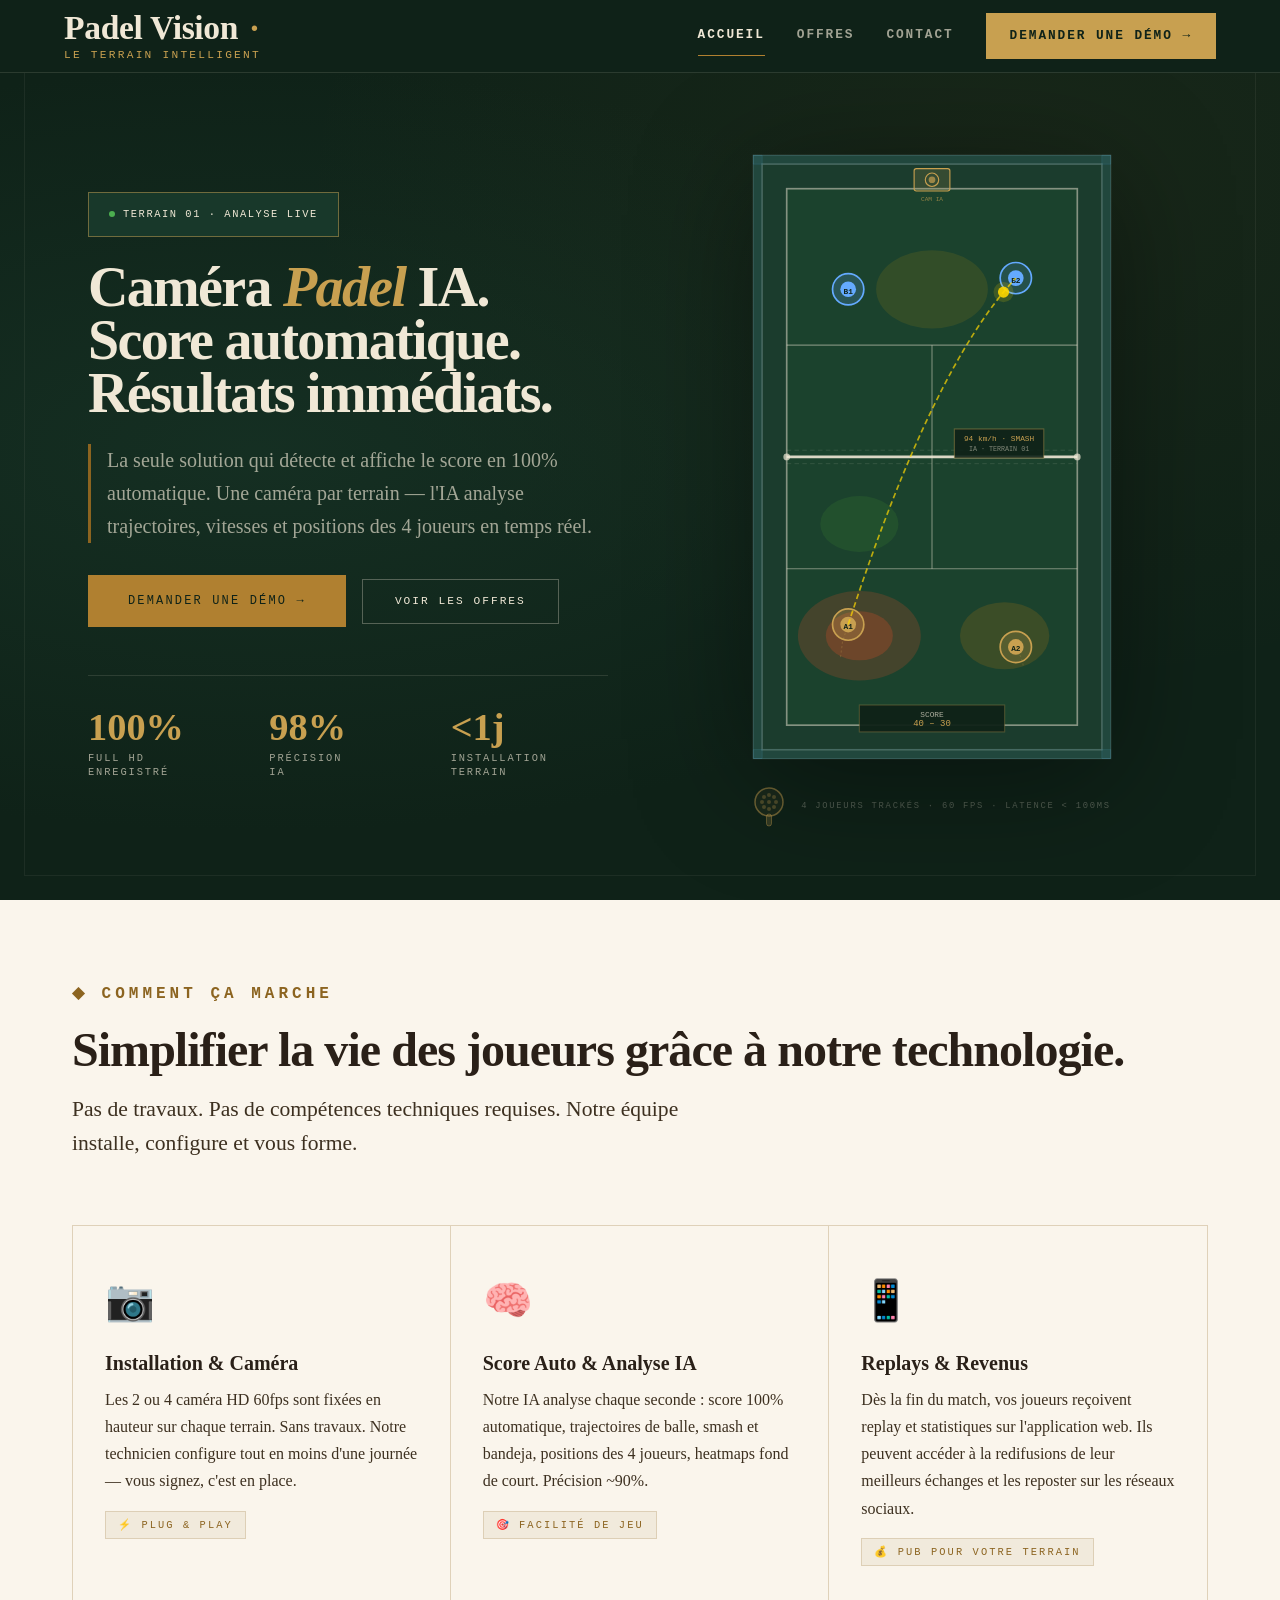
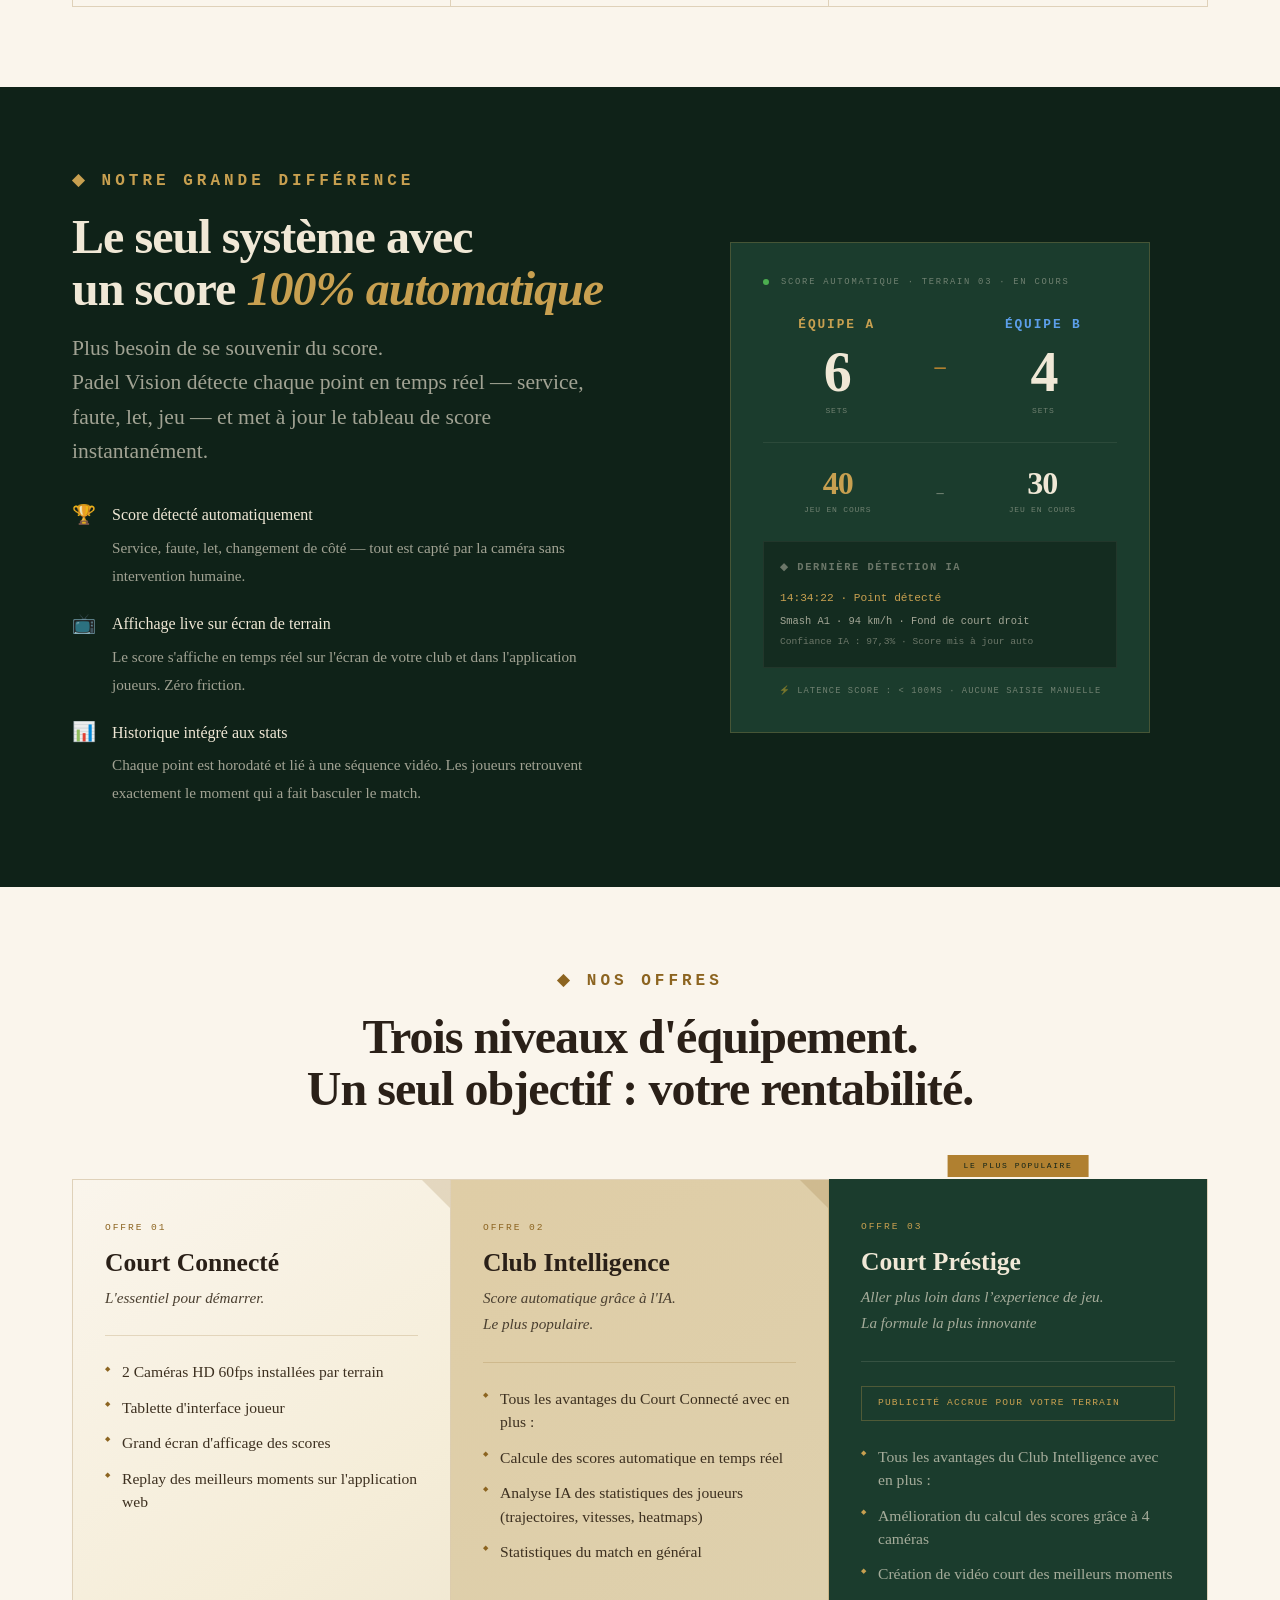
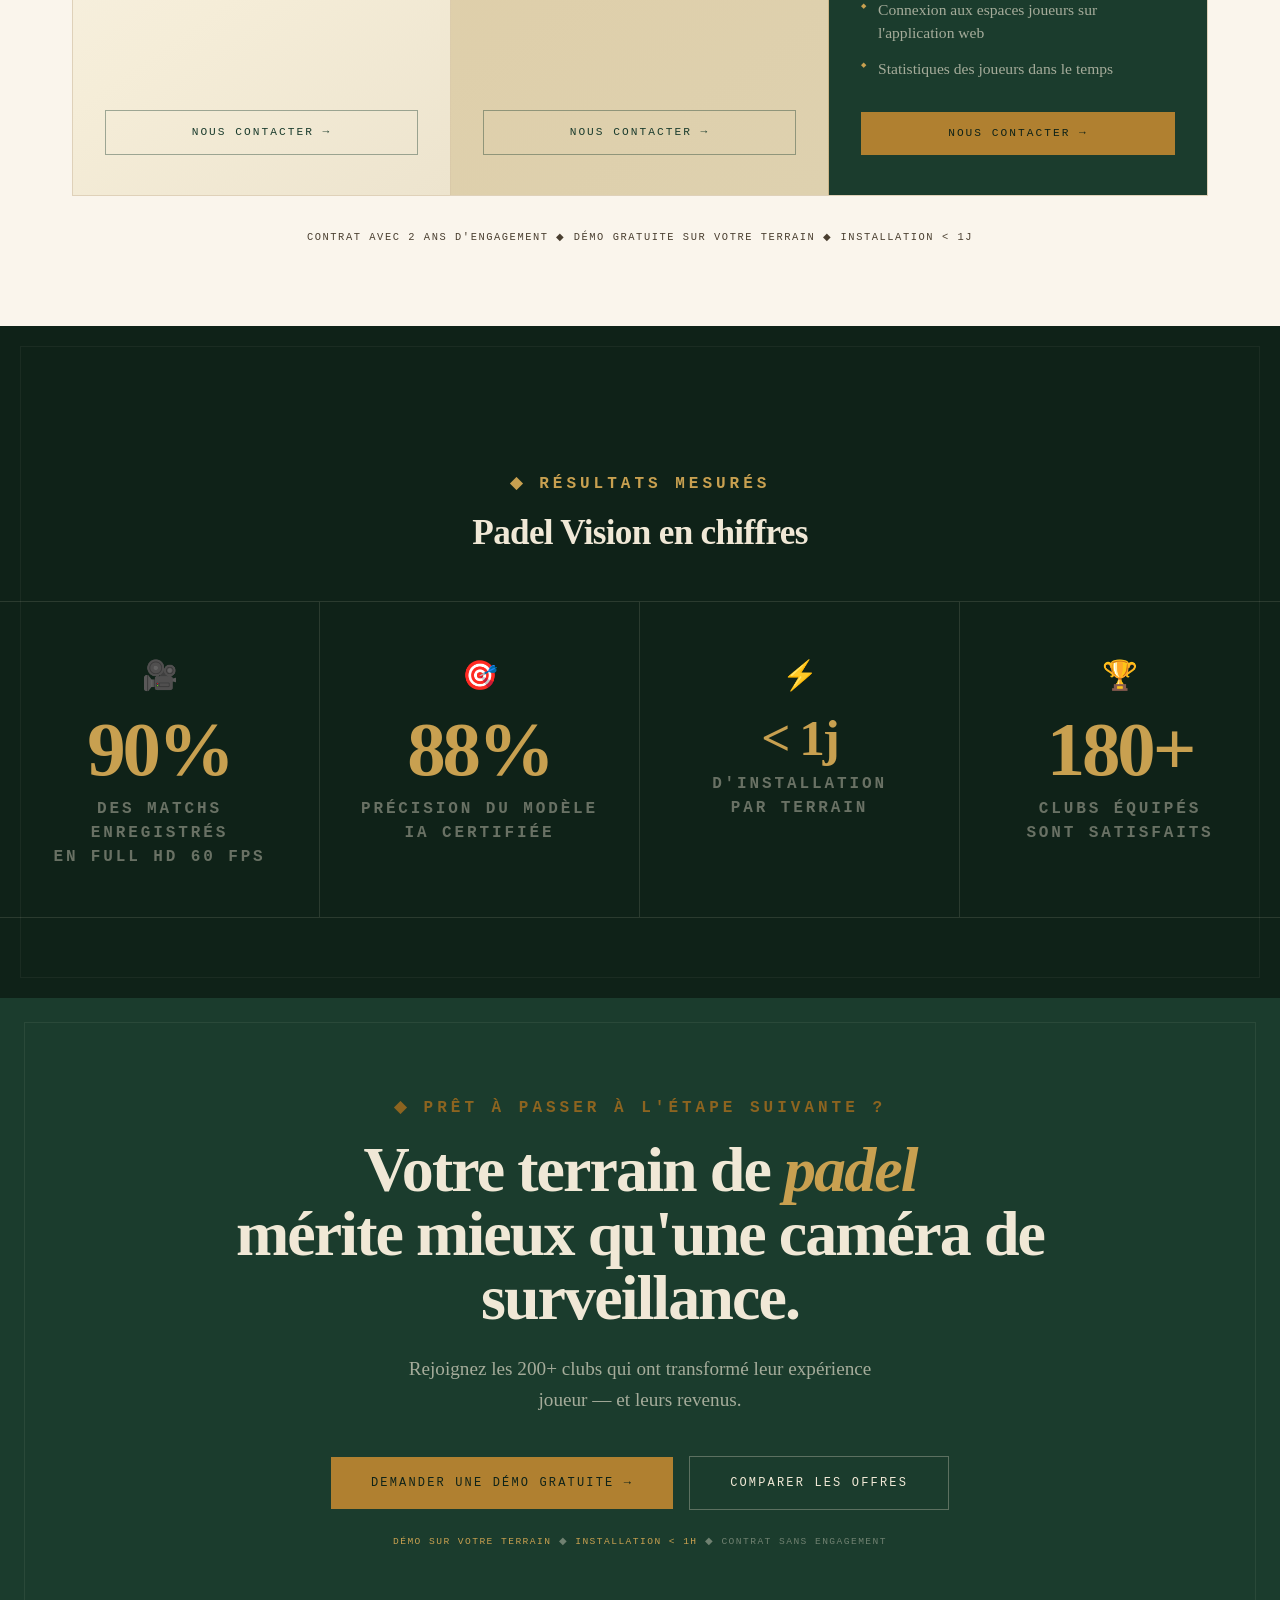
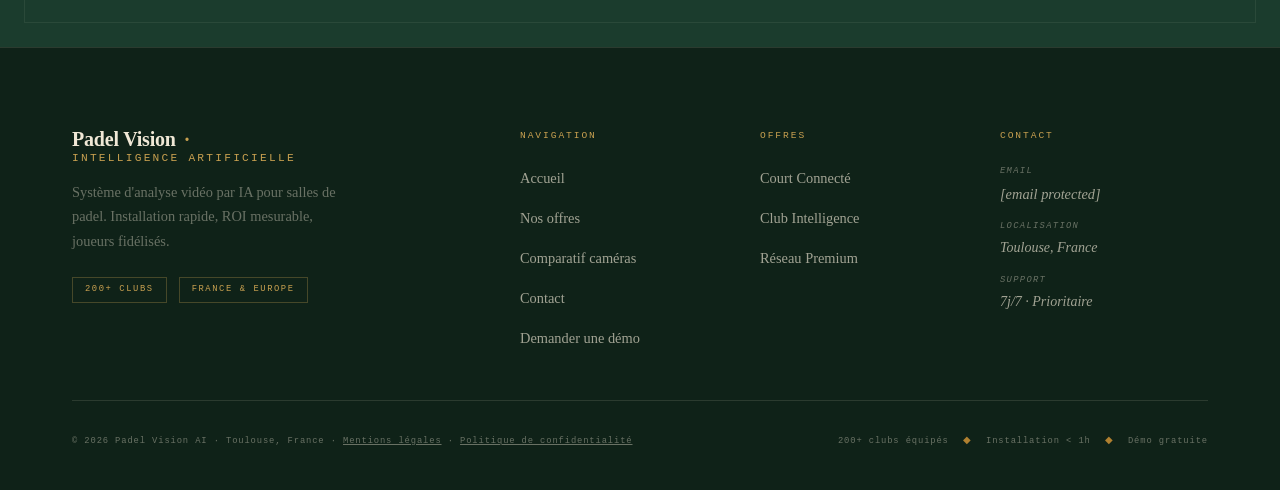
==== index.html @ 88a47c9a "Use protocol-relative URL for Axept SDK Replace hardcoded "https://static.axept.io/sdk.js" with the " ====
<!DOCTYPE html>
<html lang="fr">
<head>
  <meta charset="UTF-8">
  <meta name="viewport" content="width=device-width, initial-scale=1.0">
  <title>Caméra Padel IA — Analyse Vidéo Automatique | Padel Vision</title>
  <meta name="description" content="Padel Vision équipe vos terrains de caméras IA HD. Score 100% automatique grâce à l'IA. Vidéo HD 60fps, statistiques avancées, revenus additionnels. Installation rapide.">
  <link rel="canonical" href="https://padelvisionai.com/">
  <meta name="robots" content="index, follow, max-snippet:-1, max-image-preview:large, max-video-preview:-1">
  <meta property="og:title" content="Padel Vision — IA pour Clubs de Padel">
  <meta property="og:description" content="Système d'analyse vidéo par IA pour salles de padel. Installation rapide, ROI en 6 mois.">
  <meta property="og:url" content="https://padelvisionai.com/">
  <meta property="og:image" content="https://padelvisionai.com/assets/images/og-padelvision.png">
  <meta property="og:image:width" content="1200">
  <meta property="og:image:height" content="630">
  <meta name="twitter:card" content="summary_large_image">
  <meta name="twitter:image" content="https://padelvisionai.com/assets/images/og-padelvision.png">
  <meta name="twitter:title" content="Caméra Padel IA — Score Automatique | Padel Vision">
  <meta name="twitter:description" content="Système d'analyse vidéo IA pour clubs de padel. Score 100% automatique grâce à l'IA. Vidéo HD 60fps, statistiques avancées, revenus additionnels. Installation rapide.">
  <meta property="og:type" content="website">
  <link rel="preconnect" href="https://fonts.googleapis.com">
  <link rel="preconnect" href="https://fonts.gstatic.com" crossorigin>
  <link rel="icon" href="/favicon.ico" sizes="any">
  <link rel="icon" href="/favicon.svg" type="image/svg+xml">
  <link rel="apple-touch-icon" href="/apple-touch-icon.png">
  <link rel="stylesheet" href="style.css">
  <script>
    window.axeptioSettings= {
      clientId:"69b87748b073eb02a3dea7c2",
      cookiesVersion:"a2b4c4d4-c653-452c-8bfd-c8751a5b02eb",
      googleConsentMode:{
        default:{
          analytics_storage:"denied",
          ad_storage:"denied",
          ad_user_data:"denied",
          ad_personalization:"denied",
          wait_for_update:500
        }
      }
    };
    (function(d,s) {
      var t = d.getElementsByTagName(s)[0],e = d.createElement(s);
      e.async = true;e.src = "//static.axept.io/sdk.js";
      t.parentNode.insertBefore(e, t);
    })(document, "script");
  </script>

  <!-- Google Tag Manager -->
  <script>
    (function(w,d,s,l,i){
      w[l]=w[l]||[];
      w[l].push({'gtm.start': new Date().getTime(),event:'gtm.js'});
      var f=d.getElementsByTagName(s)[0],j=d.createElement(s),dl=l!='dataLayer'?'&l='+l:'';
      j.async=true;j.src='https://www.googletagmanager.com/gtm.js?id='+i+dl;
      f.parentNode.insertBefore(j,f);
    })(window,document,'script','dataLayer','GTM-KP7WVV88');
  </script>

  <script type="application/ld+json">
  {
    "@context": "https://schema.org",
    "@graph": [
      {
        "@type": "Organization",
        "@id": "https://padelvisionai.com/#organization",
        "name": "Padel Vision",
        "alternateName": "Padel Vision AI",
        "url": "https://padelvisionai.com",
        "email": "padel.vision.ai@gmail.com",
        "address": {
          "@type": "PostalAddress",
          "addressLocality": "Toulouse",
          "addressRegion": "Occitanie",
          "addressCountry": "FR"
        },
        "description": "Système d'analyse vidéo par IA pour salles de padel. Score 100% automatique, replays annotés, statistiques avancées, revenus additionnels pour clubs.",
        "sameAs": []
      },
      {
        "@type": "WebSite",
        "@id": "https://padelvisionai.com/#website",
        "name": "Padel Vision",
        "url": "https://padelvisionai.com",
        "inLanguage": "fr",
        "publisher": { "@id": "https://padelvisionai.com/#organization" }
      },
      {
        "@type": "SoftwareApplication",
        "name": "Padel Vision — Application Joueurs",
        "applicationCategory": "SportsApplication",
        "operatingSystem": "iOS, Android",
        "description": "Replay automatique post-match annoté par IA, statistiques avancées (trajectoires, vitesses, heatmaps), évolution de niveau sur la saison.",
        "offers": {
          "@type": "Offer",
          "price": "0",
          "priceCurrency": "EUR"
        },
        "publisher": { "@id": "https://padelvisionai.com/#organization" }
      },
      {
        "@type": "WebPage",
        "@id": "https://padelvisionai.com/#webpage",
        "url": "https://padelvisionai.com/",
        "name": "Caméra Padel IA — Analyse Vidéo Automatique | Padel Vision",
        "isPartOf": { "@id": "https://padelvisionai.com/#website" },
        "about": { "@id": "https://padelvisionai.com/#organization" },
        "description": "Padel Vision équipe vos terrains de caméras IA HD. Score 100% automatique grâce à l'IA. Vidéo HD 60fps, statistiques avancées, revenus additionnels. Installation rapide.",
        "inLanguage": "fr"
      },
      {
        "@type": "Product",
        "@id": "https://padelvisionai.com/#product-camera",
        "name": "Caméra Padel Vision AI",
        "description": "Caméra HD 60fps avec analyse IA en temps réel pour terrains de padel. Détection automatique du score, trajectoires de balle, heatmaps et statistiques avancées.",
        "brand": { "@type": "Brand", "name": "Padel Vision" },
        "manufacturer": { "@id": "https://padelvisionai.com/#organization" },
        "category": "Caméra de sport intelligente",
        "offers": {
          "@type": "Offer",
          "seller": { "@id": "https://padelvisionai.com/#organization" },
          "priceCurrency": "EUR",
          "availability": "https://schema.org/InStock",
          "url": "https://padelvisionai.com/products.html"
        }
      },
      {
        "@type": "Service",
        "@id": "https://padelvisionai.com/#service",
        "name": "Système d'analyse vidéo IA pour clubs de padel",
        "description": "Installation de caméras IA sur terrains de padel avec analyse en temps réel, score automatique, replays annotés et statistiques avancées pour les joueurs.",
        "provider": { "@id": "https://padelvisionai.com/#organization" },
        "serviceType": "Analyse vidéo sportive par intelligence artificielle",
        "areaServed": [
          { "@type": "Country", "name": "France" },
          { "@type": "Continent", "name": "Europe" }
        ],
        "audience": {
          "@type": "Audience",
          "audienceType": "Gérants et propriétaires de clubs de padel"
        }
      }
    ]
  }
  </script>
</head>
<body>
<!-- Google Tag Manager (noscript) -->
<noscript>
  <iframe src="https://www.googletagmanager.com/ns.html?id=GTM-KP7WVV88"
    height="0" width="0" style="display:none;visibility:hidden">
  </iframe>
</noscript>
<!-- End Google Tag Manager (noscript) -->

<!-- Skip navigation -->
<a href="#main-content" class="skip-link">Aller au contenu principal</a>

<!-- ═══ HEADER ═══ -->
<header class="site-header" id="site-header" role="banner">
  <div class="header__inner">
    <!-- Logo -->
    <a href="/" class="logo" aria-label="Padel Vision — Accueil">
      <span class="logo__name">Padel Vision <span class="logo__dot" aria-hidden="true">·</span></span>
      <span class="logo__sub" aria-hidden="true">Le terrain intelligent</span>
    </a>

    <!-- Desktop nav -->
    <nav class="nav" aria-label="Navigation principale">
      <a href="/" class="nav__link" aria-current="page">Accueil</a>
      <a href="products.html" class="nav__link">Offres</a>
      <!-- <a href="comparatif-cameras-padel.html" class="nav__link">Comparatif</a> -->
      <a href="contact.html" class="nav__link">Contact</a>
      <a href="contact.html" class="nav__cta" aria-label="Demander une démonstration gratuite">Demander une démo →</a>
    </nav>

    <!-- Hamburger -->
    <button class="hamburger" id="hamburger" aria-expanded="false" aria-controls="mobile-menu" aria-label="Ouvrir le menu">
      <span class="hamburger__line" aria-hidden="true"></span>
      <span class="hamburger__line" aria-hidden="true"></span>
      <span class="hamburger__line" aria-hidden="true"></span>
    </button>
  </div>
</header>

<!-- Mobile menu -->
<nav class="mobile-menu" id="mobile-menu" aria-hidden="true" aria-label="Menu mobile">
  <a href="/" class="mobile-menu__link" aria-current="page">Accueil</a>
  <a href="products.html" class="mobile-menu__link">Offres</a>
  <a href="comparatif-cameras-padel.html" class="mobile-menu__link">Comparatif</a>
  <a href="contact.html" class="mobile-menu__link">Contact</a>
  <a href="contact.html" class="mobile-menu__cta">Demander une démo →</a>
</nav>

<!-- ═══ MAIN ═══ -->
<main id="main-content">

<!-- ═══ HERO ═══ -->
<section class="hero" aria-label="Introduction Padel Vision">
  <div class="hero__inner">

    <!-- Left: text -->
    <div class="hero__content">
      <div class="hero__eyebrow">
        <div class="live-badge" role="status" aria-live="polite">
          <span class="live-badge__dot" aria-hidden="true"></span>
          <span>Terrain 01 · Analyse Live</span>
        </div>
      </div>

      <h1 class="hero__title">
        Caméra <em>Padel</em> IA.<br>Score automatique.<br>Résultats immédiats.
      </h1>

      <p class="hero__lead">
        La seule solution qui détecte et affiche le score en 100% automatique. Une caméra par terrain — l'IA analyse trajectoires, vitesses et positions des 4 joueurs en temps réel.
      </p>

      <div class="hero__actions">
        <a href="contact.html" class="btn btn--primary btn--lg">Demander une démo →</a>
        <a href="products.html" class="btn btn--outline">Voir les offres</a>
      </div>

      <!-- Stats strip -->
      <div class="hero__stats" aria-label="Chiffres clés Padel Vision">
        <div class="hero-stat">
          <div class="hero-stat__value">100%</div>
          <div class="hero-stat__label">Full HD<br>enregistré</div>
        </div>
        <div class="hero-stat">
          <div class="hero-stat__value">98%</div>
          <div class="hero-stat__label">précision<br>IA</div>
        </div>
        <div class="hero-stat">
          <div class="hero-stat__value">&lt;1j</div>
          <div class="hero-stat__label">installation<br>terrain</div>
        </div>
      </div>
    </div>

    <!-- Right: Court SVG -->
    <div class="hero__visual" aria-hidden="true">
      <!-- Padel court bird's eye view SVG -->
      <svg class="court-svg" viewBox="0 0 340 560" fill="none" xmlns="http://www.w3.org/2000/svg" role="img" aria-label="Terrain de padel — vue aérienne avec analyse IA">

        <!-- Court background -->
        <rect x="10" y="10" width="320" height="540" rx="0" fill="#1B3C2D" stroke="rgba(240,232,214,0.12)" stroke-width="1"/>

        <!-- Outer border frame -->
        <rect x="18" y="18" width="304" height="524" fill="none" stroke="rgba(240,232,214,0.18)" stroke-width="1.5"/>

        <!-- Glass/vitre sides indicators -->
        <rect x="10" y="10" width="8" height="540" fill="rgba(100,200,255,0.08)" stroke="rgba(100,200,255,0.2)" stroke-width="0.5"/>
        <rect x="322" y="10" width="8" height="540" fill="rgba(100,200,255,0.08)" stroke="rgba(100,200,255,0.2)" stroke-width="0.5"/>
        <!-- Back glass -->
        <rect x="10" y="10" width="320" height="8" fill="rgba(100,200,255,0.08)" stroke="rgba(100,200,255,0.2)" stroke-width="0.5"/>
        <rect x="10" y="542" width="320" height="8" fill="rgba(100,200,255,0.08)" stroke="rgba(100,200,255,0.2)" stroke-width="0.5"/>

        <!-- Court lines — court surface -->
        <rect x="40" y="40" width="260" height="480" fill="rgba(27,70,45,0.6)" stroke="rgba(240,232,214,0.5)" stroke-width="1.5"/>

        <!-- Center line (net) -->
        <line x1="40" y1="280" x2="300" y2="280" stroke="rgba(240,232,214,0.9)" stroke-width="2.5"/>
        <!-- Net posts -->
        <circle cx="40" cy="280" r="3" fill="rgba(240,232,214,0.7)"/>
        <circle cx="300" cy="280" r="3" fill="rgba(240,232,214,0.7)"/>
        <!-- Net vertical lines -->
        <line x1="40" y1="274" x2="300" y2="274" stroke="rgba(240,232,214,0.2)" stroke-width="0.5" stroke-dasharray="4,3"/>
        <line x1="40" y1="286" x2="300" y2="286" stroke="rgba(240,232,214,0.2)" stroke-width="0.5" stroke-dasharray="4,3"/>

        <!-- Service lines -->
        <line x1="40" y1="180" x2="300" y2="180" stroke="rgba(240,232,214,0.45)" stroke-width="1"/>
        <line x1="40" y1="380" x2="300" y2="380" stroke="rgba(240,232,214,0.45)" stroke-width="1"/>
        <!-- Center service lines -->
        <line x1="170" y1="180" x2="170" y2="280" stroke="rgba(240,232,214,0.45)" stroke-width="1"/>
        <line x1="170" y1="280" x2="170" y2="380" stroke="rgba(240,232,214,0.45)" stroke-width="1"/>

        <!-- HEATMAP overlay - zones chaudes -->
        <ellipse cx="105" cy="440" rx="55" ry="40" fill="rgba(255,80,40,0.18)"/>
        <ellipse cx="105" cy="440" rx="30" ry="22" fill="rgba(255,80,40,0.22)"/>
        <ellipse cx="235" cy="440" rx="40" ry="30" fill="rgba(255,140,0,0.14)"/>
        <ellipse cx="170" cy="130" rx="50" ry="35" fill="rgba(255,180,0,0.1)"/>
        <ellipse cx="105" cy="340" rx="35" ry="25" fill="rgba(100,200,50,0.1)"/>

        <!-- PLAYER MARKERS -->
        <!-- Team A (bottom) -->
        <g transform="translate(95, 430)">
          <circle class="player-ring player-ring--a" cx="0" cy="0" r="14" fill="rgba(200,160,80,0.25)" stroke="#C8A050" stroke-width="1.5"/>
          <circle cx="0" cy="0" r="7" fill="#C8A050"/>
          <text x="0" y="4" text-anchor="middle" font-family="'Courier Prime', monospace" font-size="7" fill="#0F2218" font-weight="700">A1</text>
        </g>
        <g transform="translate(245, 450)">
          <circle class="player-ring player-ring--a" cx="0" cy="0" r="14" fill="rgba(200,160,80,0.2)" stroke="#C8A050" stroke-width="1.5" style="animation-delay:1.1s"/>
          <circle cx="0" cy="0" r="7" fill="#C8A050"/>
          <text x="0" y="4" text-anchor="middle" font-family="'Courier Prime', monospace" font-size="7" fill="#0F2218" font-weight="700">A2</text>
        </g>

        <!-- Team B (top) -->
        <g transform="translate(95, 130)">
          <circle class="player-ring player-ring--b" cx="0" cy="0" r="14" fill="rgba(100,170,255,0.2)" stroke="#64AAFF" stroke-width="1.5" style="animation-delay:0.6s"/>
          <circle cx="0" cy="0" r="7" fill="#64AAFF"/>
          <text x="0" y="4" text-anchor="middle" font-family="'Courier Prime', monospace" font-size="7" fill="#0F2218" font-weight="700">B1</text>
        </g>
        <g transform="translate(245, 120)">
          <circle class="player-ring player-ring--b" cx="0" cy="0" r="14" fill="rgba(100,170,255,0.15)" stroke="#64AAFF" stroke-width="1.5" style="animation-delay:1.7s"/>
          <circle cx="0" cy="0" r="7" fill="#64AAFF"/>
          <text x="0" y="4" text-anchor="middle" font-family="'Courier Prime', monospace" font-size="7" fill="#0F2218" font-weight="700">B2</text>
        </g>

        <!-- Ball trajectory arc -->
        <path d="M 95 430 Q 170 200 245 120" stroke="#FFD700" stroke-width="1.5" stroke-dasharray="5,3" fill="none" opacity="0.7"/>
        <!-- Ball current position -->
        <circle id="court-ball" cx="183" cy="273" r="5" fill="#FFD700" opacity="0.9"/>
        <circle id="court-ball-glow" cx="183" cy="273" r="9" fill="rgba(255,215,0,0.2)" opacity="0.8"/>

        <!-- Speed data badge -->
        <rect x="190" y="255" width="80" height="26" fill="rgba(15,34,24,0.9)" stroke="rgba(200,160,80,0.4)" stroke-width="1"/>
        <text x="230" y="266" text-anchor="middle" font-family="'Courier Prime', monospace" font-size="7" fill="#C8A050">94 km/h · SMASH</text>
        <text x="230" y="275" text-anchor="middle" font-family="'Courier Prime', monospace" font-size="6" fill="rgba(240,232,214,0.5)">IA · TERRAIN 01</text>

        <!-- Camera icon top center -->
        <g transform="translate(154, 22)">
          <rect x="0" y="0" width="32" height="20" rx="2" fill="rgba(200,160,80,0.15)" stroke="#C8A050" stroke-width="1"/>
          <circle cx="16" cy="10" r="6" fill="none" stroke="#C8A050" stroke-width="1"/>
          <circle cx="16" cy="10" r="3" fill="#C8A050" opacity="0.7"/>
          <text x="16" y="29" text-anchor="middle" font-family="'Courier Prime', monospace" font-size="5.5" fill="rgba(200,160,80,0.7)">CAM IA</text>
        </g>

        <!-- Player movement trails -->
        <path d="M 95 430 L 90 445 L 88 460" stroke="rgba(200,160,80,0.25)" stroke-width="1" fill="none" stroke-dasharray="2,2"/>
        <path d="M 245 450 L 250 460 L 252 468" stroke="rgba(200,160,80,0.2)" stroke-width="1" fill="none" stroke-dasharray="2,2"/>

        <!-- Score display at bottom -->
        <rect x="105" y="502" width="130" height="24" fill="rgba(15,34,24,0.95)" stroke="rgba(200,160,80,0.3)" stroke-width="1"/>
        <text x="170" y="513" text-anchor="middle" font-family="'Courier Prime', monospace" font-size="7" fill="rgba(240,232,214,0.7)">SCORE</text>
        <text x="170" y="521" text-anchor="middle" font-family="'Courier Prime', monospace" font-size="8" fill="#C8A050" id="live-score">40 – 30</text>

      </svg>

      <!-- Padel raquette icon -->
      <div style="display:flex;gap:1rem;align-items:center;justify-content:center;">
        <svg width="32" height="42" viewBox="0 0 32 42" fill="none" aria-hidden="true">
          <ellipse cx="16" cy="16" rx="14" ry="14" stroke="rgba(200,160,80,0.5)" stroke-width="1.5" fill="rgba(200,160,80,0.06)"/>
          <!-- Perforations -->
          <circle cx="11" cy="11" r="2" fill="rgba(200,160,80,0.3)"/>
          <circle cx="16" cy="9" r="2" fill="rgba(200,160,80,0.3)"/>
          <circle cx="21" cy="11" r="2" fill="rgba(200,160,80,0.3)"/>
          <circle cx="9" cy="16" r="2" fill="rgba(200,160,80,0.3)"/>
          <circle cx="16" cy="16" r="2" fill="rgba(200,160,80,0.3)"/>
          <circle cx="23" cy="16" r="2" fill="rgba(200,160,80,0.3)"/>
          <circle cx="11" cy="21" r="2" fill="rgba(200,160,80,0.3)"/>
          <circle cx="16" cy="23" r="2" fill="rgba(200,160,80,0.3)"/>
          <circle cx="21" cy="21" r="2" fill="rgba(200,160,80,0.3)"/>
          <!-- Handle -->
          <rect x="13.5" y="28" width="5" height="12" rx="2.5" fill="rgba(200,160,80,0.2)" stroke="rgba(200,160,80,0.4)" stroke-width="1"/>
        </svg>
        <span style="font-family:'Courier Prime',monospace;font-size:0.55rem;letter-spacing:0.2em;text-transform:uppercase;color:rgba(240,232,214,0.3)">4 joueurs trackés · 60 fps · latence &lt; 100ms</span>
      </div>
    </div>

  </div>
</section>

<!-- ═══ HOW IT WORKS ═══ -->
<section class="section" id="comment-ca-marche" aria-labelledby="how-title">
  <div class="container">
    <div class="section__header reveal">
      <div class="section__eyebrow">◆ Comment ça marche</div>
      <h2 class="section__title" id="how-title">Simplifier la vie des joueurs grâce à notre technologie.</h2>
      <p class="section__lead">Pas de travaux. Pas de compétences techniques requises. Notre équipe installe, configure et vous forme.</p>
    </div>

    <div class="steps-grid">
      <div class="step reveal reveal--delay-1">
        <span class="step__icon" aria-hidden="true">📷</span>
        <h3 class="step__title">Installation &amp; Caméra</h3>
        <p class="step__desc">Les 2 ou 4 caméra HD 60fps sont fixées en hauteur sur chaque terrain. Sans travaux. Notre technicien configure tout en moins d'une journée — vous signez, c'est en place.</p>
        <span class="step__tag">⚡ Plug &amp; Play</span>
      </div>

      <div class="step reveal reveal--delay-2">
        <span class="step__icon" aria-hidden="true">🧠</span>
        <h3 class="step__title">Score Auto &amp; Analyse IA</h3>
        <p class="step__desc">Notre IA analyse chaque seconde : score 100% automatique, trajectoires de balle, smash et bandeja, positions des 4 joueurs, heatmaps fond de court. Précision ~90%.</p>
        <span class="step__tag">🎯 Facilité de jeu</span>
      </div>

      <div class="step reveal reveal--delay-3">
        <span class="step__icon" aria-hidden="true">📱</span>
        <h3 class="step__title">Replays &amp; Revenus</h3>
        <p class="step__desc">Dès la fin du match, vos joueurs reçoivent replay et statistiques sur l'application web. Ils peuvent accéder à la redifusions de leur meilleurs échanges et les reposter sur les réseaux sociaux.</p>
        <span class="step__tag">💰 Pub pour votre terrain</span>
      </div>
    </div>
  </div>
</section>

<!-- ═══ AI SCORING DIFFERENTIATOR ═══ -->
<section class="section section--dark" aria-labelledby="scoring-title">
  <div class="container">
    <div class="scoring-layout">

      <!-- Left: text -->
      <div class="reveal">
        <div class="section__eyebrow" style="color:var(--gold-light);">◆ Notre grande différence</div>
        <h2 class="section__title" id="scoring-title" style="color:var(--parchment);">
          Le seul système avec<br> un score <em style="color:var(--gold-light);font-style:italic;">100% automatique</em>
        </h2>
        <p class="section__lead" style="color:var(--on-dark-2);">
          Plus besoin de se souvenir du score. <br> Padel Vision détecte chaque point en temps réel — service, faute, let, jeu — et met à jour le tableau de score instantanément.
        </p>

        <div class="scoring-features">
          <div class="scoring-feature">
            <span class="scoring-feature__icon" aria-hidden="true">🏆</span>
            <div>
              <strong class="scoring-feature__title">Score détecté automatiquement</strong>
              <span class="scoring-feature__desc">Service, faute, let, changement de côté — tout est capté par la caméra sans intervention humaine.</span>
            </div>
          </div>
          <div class="scoring-feature">
            <span class="scoring-feature__icon" aria-hidden="true">📺</span>
            <div>
              <strong class="scoring-feature__title">Affichage live sur écran de terrain</strong>
              <span class="scoring-feature__desc">Le score s'affiche en temps réel sur l'écran de votre club et dans l'application joueurs. Zéro friction.</span>
            </div>
          </div>
          <div class="scoring-feature">
            <span class="scoring-feature__icon" aria-hidden="true">📊</span>
            <div>
              <strong class="scoring-feature__title">Historique intégré aux stats</strong>
              <span class="scoring-feature__desc">Chaque point est horodaté et lié à une séquence vidéo. Les joueurs retrouvent exactement le moment qui a fait basculer le match.</span>
            </div>
          </div>
        </div>
      </div>

      <!-- Right: score display mockup -->
      <div class="reveal reveal--delay-2" aria-hidden="true">
        <div class="score-mockup">
          <!-- Header label -->
          <div class="score-mockup__header">
            <span class="live-badge__dot" style="width:6px;height:6px;border-radius:50%;background:#4CAF50;display:inline-block;animation:blink 2s infinite;flex-shrink:0;"></span>
            Score automatique · Terrain 03 · En cours
          </div>

          <!-- Score board sets -->
          <div class="score-mockup__sets">
            <div class="score-mockup__team">
              <div class="score-mockup__team-label" style="color:var(--gold-light);">ÉQUIPE A</div>
              <div class="score-mockup__big-num">6</div>
              <div class="score-mockup__sub">Sets</div>
            </div>
            <div class="score-mockup__sep">–</div>
            <div class="score-mockup__team">
              <div class="score-mockup__team-label" style="color:rgba(100,170,255,0.9);">ÉQUIPE B</div>
              <div class="score-mockup__big-num">4</div>
              <div class="score-mockup__sub">Sets</div>
            </div>
          </div>

          <div class="score-mockup__divider"></div>

          <!-- Current game score -->
          <div class="score-mockup__game">
            <div class="score-mockup__team">
              <div class="score-mockup__game-num" id="score-display-a">40</div>
              <div class="score-mockup__sub">Jeu en cours</div>
            </div>
            <div class="score-mockup__sep" style="font-size:0.9rem;color:var(--on-dark-3);">–</div>
            <div class="score-mockup__team">
              <div class="score-mockup__game-num" style="color:var(--parchment);">30</div>
              <div class="score-mockup__sub">Jeu en cours</div>
            </div>
          </div>

          <!-- AI detection log -->
          <div class="score-mockup__log">
            <div class="score-mockup__log-title">◆ Dernière détection IA</div>
            <div id="detection-time" style="font-family:var(--font-mono);font-size:0.7rem;color:var(--gold-light);">14:34:22 · Point détecté</div>
            <div id="detection-event" style="font-family:var(--font-mono);font-size:0.65rem;color:var(--on-dark-2);margin-top:0.25rem;">Smash A1 · 94 km/h · Fond de court droit</div>
            <div style="font-family:var(--font-mono);font-size:0.6rem;color:var(--on-dark-3);margin-top:0.25rem;">Confiance IA : <span id="detection-confidence">97,3%</span> · Score mis à jour auto</div>
          </div>

          <div class="score-mockup__footer">
            ⚡ Latence score : &lt; 100ms · Aucune saisie manuelle
          </div>
        </div>
      </div>

    </div>
  </div>
</section>

<!-- ═══ PRICING ═══ -->
<section class="section" id="offres" aria-labelledby="pricing-title">
  <div class="container">
    <div class="section__header reveal" style="text-align:center;">
      <div class="section__eyebrow" style="justify-content:center;">◆ Nos Offres</div>
      <h2 class="section__title" id="pricing-title">Trois niveaux d'équipement.<br>Un seul objectif : votre rentabilité.</h2>
    </div>

    <div class="pricing-grid reveal" style="margin-top:2rem;">

      <!-- Produit 1: Court Connecté -->
      <div class="pricing-card">
        <div class="pricing-card__eyebrow">Offre 01</div>
        <h3 class="pricing-card__name">Court Connecté</h3>
        <p class="pricing-card__tagline">L'essentiel pour démarrer.</p>
        <div class="pricing-card__rule"></div>
        <ul class="pricing-card__features" role="list">
          <li class="pricing-feature">2 Caméras HD 60fps installées par terrain</li>
          <li class="pricing-feature">Tablette d'interface joueur</li>
          <li class="pricing-feature">Grand écran d'afficage des scores</li>
          <li class="pricing-feature">Replay des meilleurs moments sur l'application web</li>
        </ul>
        <div class="pricing-card__cta">
          <a href="contact.html" class="btn btn--outline-dark" style="display:block;text-align:center;">Nous contacter →</a>
        </div>
      </div>

      <!-- Produit 2: Club Intelligence (featured) -->
      <div class="pricing-card pricing-card--popular" aria-label="Offre recommandée">
        <div class="pricing-card__eyebrow">Offre 02</div>
        <h3 class="pricing-card__name">Club Intelligence</h3>
        <p class="pricing-card__tagline">Score automatique grâce à l'IA.<br> Le plus populaire.</p>
        <div class="pricing-card__rule"></div>
        <ul class="pricing-card__features" role="list">
          <li class="pricing-feature">Tous les avantages du Court Connecté avec en plus :</li>
          <li class="pricing-feature">Calcule des scores automatique en temps réel</li>
          <li class="pricing-feature">Analyse IA des statistiques des joueurs (trajectoires, vitesses, heatmaps)</li>
          <li class="pricing-feature">Statistiques du match en général</li>
        </ul>
        <div class="pricing-card__cta">
          <a href="contact.html" class="btn btn--outline-dark" style="display:block;text-align:center;">Nous contacter →</a>
        </div>
      </div>

      <!-- Produit 3: Réseau Premium -->
      <div class="pricing-card pricing-card--featured">
        <div class="pricing-card__eyebrow">Offre 03</div>
        <h3 class="pricing-card__name">Court Préstige</h3>
        <p class="pricing-card__tagline">Aller plus loin dans l’experience de jeu.<br>La formule la plus innovante</p>
        <div class="pricing-card__rule"></div>
        <div class="pricing-card__roi">Publicité accrue pour votre terrain</div>
        <ul class="pricing-card__features" role="list">
          <li class="pricing-feature">Tous les avantages du Club Intelligence avec en plus :</li>
          <li class="pricing-feature">Amélioration du calcul des scores grâce à 4 caméras</li>
          <li class="pricing-feature">Création de vidéo court des meilleurs moments</li>
          <li class="pricing-feature">Connexion aux espaces joueurs sur l'application web</li>
          <li class="pricing-feature">Statistiques des joueurs dans le temps</li>
        </ul>
        <div class="pricing-card__cta">
          <a href="contact.html" class="btn  btn--primary" style="display:block;text-align:center;">Nous contacter →</a>
        </div>
      </div>

    </div>

    <p style="text-align:center;margin-top:2rem;font-family:'Courier Prime',monospace;font-size:0.65rem;letter-spacing:0.15em;text-transform:uppercase;color:var(--warm-gray);">
      Contrat avec 2 ans d'engagement ◆ Démo gratuite sur votre terrain ◆ Installation &lt; 1j
    </p>
  </div>
</section>

<!-- ═══ SCOREBOARD / KEY FIGURES ═══ -->
<section class="scoreboard section" aria-labelledby="scoreboard-title">
  <div class="scoreboard__header">
    <div class="section__eyebrow" style="justify-content:center;color:var(--gold-light);">◆ Résultats Mesurés</div>
    <h2 class="scoreboard__title" id="scoreboard-title">Padel Vision en chiffres</h2>
  </div>

  <div class="stats-board" role="list" aria-label="Statistiques Padel Vision">
    <div class="stat-cell reveal" role="listitem">
      <div style="font-size:1.8rem;margin-bottom:0.75rem;" aria-hidden="true">🎥</div>
      <div class="stat-cell__value" data-count="100" data-suffix="%">100%</div>
      <div class="stat-cell__label">des matchs enregistrés<br>en Full HD 60 fps</div>
    </div>
    <div class="stat-cell reveal reveal--delay-1" role="listitem">
      <div style="font-size:1.8rem;margin-bottom:0.75rem;" aria-hidden="true">🎯</div>
      <div class="stat-cell__value" data-count="98" data-suffix="%">~90%</div>
      <div class="stat-cell__label">précision du modèle<br>IA certifiée</div>
    </div>
    <div class="stat-cell reveal reveal--delay-2" role="listitem">
      <div style="font-size:1.8rem;margin-bottom:0.75rem;" aria-hidden="true">⚡</div>
      <div class="stat-cell__value" style="font-size:clamp(2rem,4vw,3.5rem);">&lt; 1j</div>
      <div class="stat-cell__label">d'installation<br>par terrain</div>
    </div>
    <div class="stat-cell reveal reveal--delay-3" role="listitem">
      <div style="font-size:1.8rem;margin-bottom:0.75rem;" aria-hidden="true">🏆</div>
      <div class="stat-cell__value" data-count="200" data-suffix="+">100%</div>
      <div class="stat-cell__label">clubs équipés<br>sont satisfaits</div>
    </div>
  </div>
</section>


<!-- ═══ CTA FINAL ═══ -->
<section class="cta-section" aria-labelledby="cta-title">
  <div class="container">
    <div class="section__eyebrow" style="justify-content:center;">◆ Prêt à passer à l'étape suivante ?</div>
    <h2 class="cta-section__title" id="cta-title">
      Votre terrain de <em>padel</em><br>mérite mieux qu'une caméra de surveillance.
    </h2>
    <p class="cta-section__lead">
      Rejoignez les 200+ clubs qui ont transformé leur expérience joueur — et leurs revenus.
    </p>
    <div class="cta-section__actions">
      <a href="contact.html" class="btn btn--primary btn--lg">Demander une démo gratuite →</a>
      <a href="products.html" class="btn btn--outline btn--lg">Comparer les offres</a>
    </div>
    <p class="cta-note">
      <span>Démo sur votre terrain</span> ◆ <span>Installation &lt; 1h</span> ◆ Contrat sans engagement
    </p>
  </div>
</section>

</main>

<!-- ═══ FOOTER ═══ -->
<footer class="site-footer" role="contentinfo">
  <div class="container">
    <div class="footer__grid">

      <div class="footer__brand">
        <a href="/" class="logo" aria-label="Padel Vision — Accueil">
          <span class="logo__name">Padel Vision <span class="logo__dot" aria-hidden="true">·</span></span>
          <span class="logo__sub" aria-hidden="true">Intelligence Artificielle</span>
        </a>
        <p class="footer__desc">Système d'analyse vidéo par IA pour salles de padel. Installation rapide, ROI mesurable, joueurs fidélisés.</p>
        <div style="display:flex;gap:0.75rem;align-items:center;flex-wrap:wrap;">
          <span class="label label--parchment">200+ clubs</span>
          <span class="label label--parchment">France &amp; Europe</span>
        </div>
      </div>

      <div>
        <div class="footer__heading">Navigation</div>
        <ul class="footer__links" role="list">
          <li><a href="/" class="footer__link">Accueil</a></li>
          <li><a href="products.html" class="footer__link">Nos offres</a></li>
          <li><a href="comparatif-cameras-padel.html" class="footer__link">Comparatif caméras</a></li>
          <li><a href="contact.html" class="footer__link">Contact</a></li>
          <li><a href="contact.html" class="footer__link">Demander une démo</a></li>
        </ul>
      </div>

      <div>
        <div class="footer__heading">Offres</div>
        <ul class="footer__links" role="list">
          <li><a href="products.html" class="footer__link">Court Connecté</a></li>
          <li><a href="products.html" class="footer__link">Club Intelligence</a></li>
          <li><a href="products.html" class="footer__link">Réseau Premium</a></li>
        </ul>
      </div>

      <div>
        <div class="footer__heading">Contact</div>
        <address>
          <div class="footer__contact-item">
            <span class="footer__contact-label">Email</span>
            <a href="/cdn-cgi/l/email-protection#4f3f2e2b2a236139263c262021612e260f28222e2623612c2022" class="footer__link"><span class="__cf_email__" data-cfemail="87f7e6e3e2eba9f1eef4eee8e9a9e6eec7e0eae6eeeba9e4e8ea">[email&#160;protected]</span></a>
          </div>
          <div class="footer__contact-item">
            <span class="footer__contact-label">Localisation</span>
            <span>Toulouse, France</span>
          </div>
          <div class="footer__contact-item">
            <span class="footer__contact-label">Support</span>
            <span>7j/7 · Prioritaire</span>
          </div>
        </address>
      </div>

    </div>

    <div class="footer__bottom">
      <p class="footer__legal">
        © 2026 Padel Vision AI · Toulouse, France ·
        <a href="mentions-legales.html">Mentions légales</a> ·
        <a href="politique-de-confidentialite.html">Politique de confidentialité</a>
      </p>
      <p class="footer__legal" style="color:var(--on-dark-3);">
        200+ clubs équipés <span class="sep">◆</span> Installation &lt; 1h <span class="sep">◆</span> Démo gratuite
      </p>
    </div>
  </div>
</footer>
<script src="main.js" defer></script>
</body>
</html>
---- style.css ----
/* ═══════════════════════════════════════════════════════
   PADEL VISION — Global Stylesheet v2
   Direction Artistique : Heritage Intelligence
   Architecture: BEM + CSS Custom Properties
   Methodology: Mobile-first (480 → 768 → 1200px)
   WCAG 2.1 AA compliant
   ═══════════════════════════════════════════════════════ */

/* ──────────────────────────────────────
   1. DESIGN TOKENS
   ────────────────────────────────────── */
:root {
  /* Heritage palette */
  --forest:        #1B3C2D;
  --forest-dark:   #0F2218;
  --forest-light:  #2A5A42;
  --forest-hover:  #234E39;
  --parchment:     #F0E8D6;
  --parchment-2:   #FAF5EC;
  --parchment-3:   #E8DECA;
  --parchment-4:   #DDD4C0;
  --parchment-5:   #dfcda6;
  --gold:          #8C6420;
  --gold-mid:      #B08030;
  --gold-light:    #C8A050;
  --gold-pale:     #E8C878;
  --burgundy:      #7A1F2E;

  /* Text — WCAG AA compliant on parchment */
  --text-body:     #2A2018;   /* ratio ≥ 9:1 on parchment */
  --text-light:    #3D3020;   /* ratio ≥ 7.5:1 on parchment */
  --warm-gray:     #4A3F30;   /* tertiary text */
  --warm-gray-2:   #6B5E4A;

  /* Text on dark backgrounds */
  --on-dark:       rgba(240,232,214,0.92);
  --on-dark-2:     rgba(240,232,214,0.65);
  --on-dark-3:     rgba(240,232,214,0.40);

  /* Functional */
  --color-red:     #B03020;
  --color-success: #2A5A42;

  /* Typography */
  --font-display:  'Playfair Display', Georgia, serif;
  --font-refined:  'Cormorant Garamond', Georgia, serif;
  --font-body:     'EB Garamond', Georgia, serif;
  --font-mono:     'Courier Prime', 'Courier New', monospace;

  /* Spacing */
  --space-1:   0.25rem;
  --space-2:   0.5rem;
  --space-3:   0.75rem;
  --space-4:   1rem;
  --space-5:   1.25rem;
  --space-6:   1.5rem;
  --space-8:   2rem;
  --space-10:  2.5rem;
  --space-12:  3rem;
  --space-16:  4rem;
  --space-20:  5rem;
  --space-24:  6rem;

  /* Layout */
  --container-max: 1200px;
  --nav-height:    72px;

  /* Borders */
  --rule:      1px solid rgba(140,100,32,0.25);
  --rule-dark: 1px solid rgba(240,232,214,0.12);

  /* Transitions */
  --t-fast: 0.15s ease;
  --t:      0.25s ease;
  --t-slow: 0.4s ease;
}

/* ──────────────────────────────────────
   2. RESET & BASE
   ────────────────────────────────────── */
*, *::before, *::after {
  margin: 0;
  padding: 0;
  box-sizing: border-box;
}

html {
  font-size: 16px;
  scroll-behavior: smooth;
  -webkit-text-size-adjust: 100%;
}

body {
  font-family: var(--font-body);
  background: var(--parchment-2);
  color: var(--text-body);
  line-height: 1.75;
  overflow-x: hidden;
  -webkit-font-smoothing: antialiased;
  -moz-osx-font-smoothing: grayscale;
}

::-webkit-scrollbar { width: 5px; }
::-webkit-scrollbar-track { background: var(--parchment-3); }
::-webkit-scrollbar-thumb { background: var(--forest); border-radius: 0; }

:focus-visible {
  outline: 2px solid var(--gold-mid);
  outline-offset: 3px;
}

img, svg { max-width: 100%; display: block; }
a { color: inherit; text-decoration: none; }
ul, ol { list-style: none; }
button { cursor: pointer; font-family: inherit; }

/* ──────────────────────────────────────
   3. TYPOGRAPHY SCALE
   ────────────────────────────────────── */
h1, h2, h3, h4, h5, h6 {
  font-family: var(--font-display);
  font-weight: 700;
  line-height: 1.1;
  color: var(--text-body);
}

p { font-size: 1.0625rem; }

.text-mono {
  font-family: var(--font-mono);
  font-size: 0.75rem;
  letter-spacing: 0.12em;
  text-transform: uppercase;
}

/* ──────────────────────────────────────
   4. ACCESSIBILITY UTILITIES
   ────────────────────────────────────── */
.skip-link {
  position: absolute;
  top: -100%;
  left: var(--space-4);
  padding: var(--space-3) var(--space-6);
  background: var(--gold-mid);
  color: var(--forest-dark);
  font-family: var(--font-mono);
  font-size: 0.75rem;
  letter-spacing: 0.1em;
  text-transform: uppercase;
  z-index: 9999;
  transition: top var(--t-fast);
}
.skip-link:focus { top: 0; }

.sr-only {
  position: absolute;
  width: 1px;
  height: 1px;
  padding: 0;
  margin: -1px;
  overflow: hidden;
  clip: rect(0,0,0,0);
  white-space: nowrap;
  border: 0;
}

/* ──────────────────────────────────────
   5. LAYOUT UTILITIES
   ────────────────────────────────────── */
.container {
  width: 100%;
  max-width: var(--container-max);
  margin: 0 auto;
  padding: 0 var(--space-6);
}

@media (min-width: 800px) {
  .container { padding: 0 var(--space-8); }
}
@media (min-width: 1400px) {
  .container { padding: 0 var(--space-12); }
}

/* ──────────────────────────────────────
   6. SECTION ANATOMY
   ────────────────────────────────────── */
.section {
  padding: var(--space-20) 0;
}
.section--alt {
  background: var(--parchment-3);
}
.section--dark {
  background: var(--forest-dark);
  color: var(--on-dark);
}
.section--forest {
  background: var(--forest);
  color: var(--on-dark);
}

.section__eyebrow {
  font-family: var(--font-mono);
  font-size: 1rem;
  font-weight: 600;
  letter-spacing: 0.25em;
  text-transform: uppercase;
  color: var(--gold);
  margin-bottom: var(--space-4);
  display: flex;
  align-items: center;
  gap: var(--space-2);
}
.section--dark .section__eyebrow,
.section--forest .section__eyebrow {
  color: var(--gold-light);
}

.section__title {
  font-family: var(--font-display);
  font-size: clamp(2rem, 4vw, 3rem);
  font-weight: 700;
  line-height: 1.08;
  letter-spacing: -0.02em;
  color: var(--text-body);
  margin-bottom: var(--space-4);
}
.section--dark .section__title,
.section--forest .section__title {
  color: var(--on-dark);
}

.section__lead {
  font-family: var(--font-refined);
  font-size: clamp(1.1rem, 2vw, 1.35rem);
  font-weight: 300;
  color: var(--text-light);
  line-height: 1.6;
  max-width: 640px;
}
.section--dark .section__lead,
.section--forest .section__lead {
  color: var(--on-dark-2);
}

.section__header {
  margin-bottom: var(--space-16);
}

/* ──────────────────────────────────────
   7. HEADER & NAVIGATION
   ────────────────────────────────────── */
.site-header {
  position: fixed;
  top: 0;
  left: 0;
  right: 0;
  z-index: 100;
  background: var(--forest-dark);
  border-bottom: var(--rule-dark);
  transition: background var(--t);
}

/* Top announcement band */
.header__band {
  background: var(--forest);
  border-bottom: var(--rule-dark);
  padding: var(--space-2) var(--space-6);
  text-align: center;
}
.header__band-text {
  font-family: var(--font-mono);
  font-size: 0.6rem;
  letter-spacing: 0.2em;
  text-transform: uppercase;
  color: var(--gold-light);
}

.header__inner {
  display: flex;
  align-items: center;
  justify-content: space-between;
  height: var(--nav-height);
  padding: 0 var(--space-6);
  max-width: var(--container-max);
  margin: 0 auto;
}

/* Logo */
.logo {
  display: flex;
  flex-direction: column;
  line-height: 1.1;
  text-decoration: none;
  gap: 2px;
}
.logo__name {
  font-family: var(--font-display);
  font-size: 2.1rem;
  font-weight: 700;
  color: var(--parchment);
  letter-spacing: -0.01em;
}
.logo__dot {
  color: var(--gold-light);
  margin: 0 var(--space-1);
}
.logo__sub {
  font-family: var(--font-mono);
  font-size: 0.7rem;
  letter-spacing: 0.2em;
  text-transform: uppercase;
  color: var(--gold-light);
}

/* Nav links */
.nav {
  display: none;
}
@media (min-width: 768px) {
  .nav {
    display: flex;
    align-items: center;
    gap: var(--space-8);
  }
}

.nav__link {
  font-family: var(--font-mono);
  font-size: 0.8rem;
  font-weight: 600;
  letter-spacing: 0.15em;
  text-transform: uppercase;
  color: var(--on-dark-2);
  padding: var(--space-2) 0;
  border-bottom: 1px solid transparent;
  transition: color var(--t), border-color var(--t);
}
.nav__link:hover,
.nav__link[aria-current="page"] {
  color: var(--parchment);
  border-bottom-color: var(--gold-mid);
}

.nav__cta {
  font-family: var(--font-mono);
  font-size: 0.8rem;
  font-weight: 600;
  letter-spacing: 0.15em;
  text-transform: uppercase;
  color: var(--forest-dark);
  background: var(--gold-light);
  padding: var(--space-3) var(--space-6);
  border: none;
  cursor: pointer;
  transition: background var(--t);
  text-decoration: none;
  display: inline-block;
}
.nav__cta:hover {
  background: var(--gold-pale);
}

/* Hamburger */
.hamburger {
  display: flex;
  flex-direction: column;
  gap: 5px;
  width: 24px;
  background: none;
  border: none;
  padding: var(--space-2);
  cursor: pointer;
}
@media (min-width: 768px) {
  .hamburger { display: none; }
}
.hamburger__line {
  height: 1px;
  background: var(--parchment);
  transition: transform var(--t), opacity var(--t);
  display: block;
}
.hamburger[aria-expanded="true"] .hamburger__line:nth-child(1) {
  transform: translateY(6px) rotate(45deg);
}
.hamburger[aria-expanded="true"] .hamburger__line:nth-child(2) {
  opacity: 0;
}
.hamburger[aria-expanded="true"] .hamburger__line:nth-child(3) {
  transform: translateY(-6px) rotate(-45deg);
}

/* Mobile menu */
.mobile-menu {
  position: fixed;
  inset: 0;
  background: var(--forest-dark);
  z-index: 99;
  display: flex;
  flex-direction: column;
  align-items: center;
  justify-content: center;
  gap: var(--space-8);
  opacity: 0;
  pointer-events: none;
  transition: opacity var(--t);
}
.mobile-menu.is-open {
  opacity: 1;
  pointer-events: auto;
}
.mobile-menu__link {
  font-family: var(--font-display);
  font-size: 2rem;
  font-weight: 700;
  color: var(--parchment);
  letter-spacing: -0.02em;
  transition: color var(--t);
}
.mobile-menu__link:hover {
  color: var(--gold-light);
}
.mobile-menu__cta {
  font-family: var(--font-mono);
  font-size: 0.75rem;
  letter-spacing: 0.2em;
  text-transform: uppercase;
  color: var(--forest-dark);
  background: var(--gold-light);
  padding: var(--space-4) var(--space-8);
  text-decoration: none;
  margin-top: var(--space-4);
}

/* ──────────────────────────────────────
   8. BUTTONS
   ────────────────────────────────────── */
.btn {
  display: inline-block;
  font-family: var(--font-mono);
  font-size: 0.7rem;
  letter-spacing: 0.18em;
  text-transform: uppercase;
  cursor: pointer;
  border: none;
  text-decoration: none;
  transition: background var(--t), color var(--t), border-color var(--t);
  border-radius: 0;
  line-height: 1;
}
.btn--primary {
  background: var(--gold-mid);
  color: var(--forest-dark);
  padding: var(--space-4) var(--space-8);
}
.btn--primary:hover {
  background: var(--gold-light);
}
.btn--outline {
  background: transparent;
  color: var(--parchment);
  padding: var(--space-4) var(--space-8);
  border: 1px solid rgba(240,232,214,0.3);
}
.btn--outline:hover {
  border-color: var(--gold-light);
  color: var(--gold-light);
}
.btn--outline-dark {
  background: transparent;
  color: var(--forest);
  padding: var(--space-4) var(--space-8);
  border: 1px solid rgba(27,60,45,0.4);
}
.btn--outline-dark:hover {
  border-color: var(--forest);
  background: rgba(27,60,45,0.08);
}
.btn--lg {
  font-size: 0.75rem;
  padding: var(--space-5) var(--space-10);
}

/* ──────────────────────────────────────
   9. HERO
   ────────────────────────────────────── */
.hero {
  background: var(--forest-dark);
  min-height: 100svh;
  display: flex;
  flex-direction: column;
  justify-content: center;
  padding-top: calc(var(--nav-height) + var(--space-16));
  padding-bottom: var(--space-16);
  position: relative;
  overflow: hidden;
}

/* Subtle texture overlay */
.hero::before {
  content: '';
  position: absolute;
  inset: 0;
  background: radial-gradient(ellipse at 20% 50%, rgba(27,60,45,0.5) 0%, transparent 60%),
              radial-gradient(ellipse at 80% 20%, rgba(140,100,32,0.08) 0%, transparent 50%);
  pointer-events: none;
}

/* Double border frame */
.hero::after {
  content: '';
  position: absolute;
  inset: 24px;
  border: 1px solid rgba(240,232,214,0.06);
  pointer-events: none;
}

.hero__inner {
  position: relative;
  z-index: 1;
  display: grid;
  grid-template-columns: 1fr;
  gap: var(--space-12);
  align-items: center;
  max-width: var(--container-max);
  margin: 0 auto;
  padding: 0 var(--space-6);
}

@media (min-width: 768px) {
  .hero__inner {
    grid-template-columns: 1fr 1fr;
    padding: 0 var(--space-8);
    gap: var(--space-16);
  }
}
@media (min-width: 1200px) {
  .hero__inner {
    padding: 0 var(--space-12);
  }
}

.hero__eyebrow {
  font-family: var(--font-mono);
  font-size: 0.6rem;
  letter-spacing: 0.25em;
  text-transform: uppercase;
  color: var(--gold-light);
  margin-bottom: var(--space-6);
  display: flex;
  align-items: center;
  gap: var(--space-3);
}

.hero__title {
  font-family: var(--font-display);
  font-size: clamp(2.6rem, 5vw, 3.5rem);
  font-weight: 900;
  line-height: 0.95;
  letter-spacing: -0.03em;
  color: var(--parchment);
  margin-bottom: var(--space-6);
}
.hero__title em {
  font-style: italic;
  color: var(--gold-light);
}

.hero__lead {
  font-family: var(--font-refined);
  font-size: clamp(1.05rem, 1.8vw, 1.25rem);
  font-weight: 300;
  color: var(--on-dark-2);
  line-height: 1.65;
  border-left: 3px solid var(--gold);
  padding-left: var(--space-4);
  margin-bottom: var(--space-8);
}

.hero__actions {
  display: flex;
  flex-wrap: wrap;
  gap: var(--space-4);
  align-items: center;
}

/* Live badge */
.live-badge {
  display: inline-flex;
  align-items: center;
  gap: var(--space-2);
  font-family: var(--font-mono);
  font-size: 0.65rem;
  letter-spacing: 0.15em;
  text-transform: uppercase;
  color: var(--parchment);
  background: rgba(27,60,45,0.85);
  border: 1px solid rgba(200,160,80,0.5);
  padding: var(--space-3) var(--space-5);
  backdrop-filter: blur(4px);
}
.live-badge__dot {
  width: 6px;
  height: 6px;
  background: #4CAF50;
  border-radius: 50%;
  animation: blink 2s infinite;
  flex-shrink: 0;
}
@keyframes blink {
  0%, 100% { opacity: 1; }
  50% { opacity: 0.3; }
}

/* Stat strip */
.hero__stats {
  margin-top: var(--space-12);
  padding-top: var(--space-8);
  border-top: var(--rule-dark);
  display: grid;
  grid-template-columns: repeat(3, 1fr);
  gap: var(--space-6);
}

.hero-stat__value {
  font-family: var(--font-display);
  font-size: clamp(1.8rem, 3vw, 2.5rem);
  font-weight: 900;
  color: var(--gold-light);
  line-height: 1;
  margin-bottom: var(--space-1);
}
.hero-stat__label {
  font-family: var(--font-mono);
  font-size: 0.65rem;
  letter-spacing: 0.18em;
  text-transform: uppercase;
  color: var(--on-dark-2);
  line-height: 1.4;
}

/* Court SVG container */
.hero__visual {
  display: flex;
  flex-direction: column;
  align-items: center;
  gap: var(--space-4);
  position: relative;
}

/* ──────────────────────────────────────
   10. PADEL COURT SVG STYLES
   ────────────────────────────────────── */
.court-svg {
  width: 100%;
  max-width: 380px;
  filter: drop-shadow(0 20px 60px rgba(0,0,0,0.4));
}

/* ──────────────────────────────────────
   11. HOW IT WORKS
   ────────────────────────────────────── */
.steps-grid {
  display: grid;
  grid-template-columns: 1fr;
  gap: var(--space-1);
  position: relative;
}

@media (min-width: 768px) {
  .steps-grid {
    grid-template-columns: repeat(3, 1fr);
    gap: 0;
  }
}

.step {
  padding: var(--space-10) var(--space-8);
  border: var(--rule);
  position: relative;
  background: var(--parchment-2);
}
.step + .step {
  border-top: none;
}
@media (min-width: 768px) {
  .step + .step {
    border-top: var(--rule);
    border-left: none;
  }
}

.step__icon {
  font-size: 2.5rem;
  margin-bottom: var(--space-4);
  display: block;
}
.step__title {
  font-family: var(--font-display);
  font-size: 1.25rem;
  font-weight: 700;
  color: var(--text-body);
  margin-bottom: var(--space-3);
}
.step__desc {
  font-family: var(--font-body);
  font-size: 1rem;
  color: var(--text-light);
  line-height: 1.7;
}
.step__tag {
  display: inline-block;
  font-family: var(--font-mono);
  font-size: 0.65rem;
  letter-spacing: 0.2em;
  text-transform: uppercase;
  color: var(--gold);
  background: rgba(140,100,32,0.08);
  border: 1px solid rgba(140,100,32,0.2);
  padding: var(--space-1) var(--space-3);
  margin-top: var(--space-4);
}

/* ──────────────────────────────────────
   12. FEATURES GRID
   ────────────────────────────────────── */
.features-grid {
  display: grid;
  grid-template-columns: 1fr;
  gap: var(--space-6);
}

@media (min-width: 768px) {
  .features-grid {
    grid-template-columns: repeat(2, 1fr);
    grid-template-rows: auto auto;
  }
  .feature-card--wide {
    grid-column: 1 / -1;
  }
}

@media (min-width: 1200px) {
  .features-grid {
    grid-template-columns: 2fr 1fr 1fr;
    grid-template-rows: auto;
  }
  .feature-card--wide {
    grid-column: 1;
    grid-row: 1 / 3;
  }
}

.feature-card {
  background: var(--parchment-2);
  border: var(--rule);
  padding: var(--space-8);
  position: relative;
  overflow: hidden;
  transition: border-color var(--t);
}
.feature-card:hover {
  border-color: rgba(140,100,32,0.5);
}
.feature-card--wide {
  background: var(--forest);
  border-color: transparent;
  color: var(--on-dark);
  padding: var(--space-10);
}

.feature-card__tag {
  font-family: var(--font-mono);
  font-size: 0.65rem;
  font-weight: 600;
  letter-spacing: 0.2em;
  text-transform: uppercase;
  color: var(--gold);
  margin-bottom: var(--space-5);
  display: block;
}
.feature-card--wide .feature-card__tag {
  color: var(--gold-light);
}

.feature-card__title {
  font-family: var(--font-display);
  font-size: 1.4rem;
  font-weight: 700;
  color: var(--text-body);
  margin-bottom: var(--space-3);
  line-height: 1.2;
}
.feature-card--wide .feature-card__title {
  color: var(--parchment);
  font-size: clamp(1.5rem, 2.5vw, 2rem);
}

.feature-card__desc {
  font-size: 1rem;
  color: var(--text-light);
  line-height: 1.7;
}
.feature-card--wide .feature-card__desc {
  color: var(--on-dark-2);
  font-size: 1.05rem;
}

.feature-card__stat {
  margin-top: var(--space-6);
  font-family: var(--font-display);
  font-size: 2.5rem;
  font-weight: 900;
  color: var(--gold-light);
  letter-spacing: -0.03em;
  line-height: 1;
}
.feature-card__stat-label {
  font-family: var(--font-mono);
  font-size: 0.6rem;
  letter-spacing: 0.15em;
  text-transform: uppercase;
  color: var(--on-dark-3);
  margin-top: var(--space-1);
}

/* Heatmap */
.heatmap-visual {
  margin-top: var(--space-6);
  border: 1px solid rgba(240,232,214,0.1);
  border-radius: 0;
  overflow: hidden;
}

/* ──────────────────────────────────────
   13. PRICING / OFFERS
   ────────────────────────────────────── */
.pricing-grid {
  display: grid;
  grid-template-columns: 1fr;
  gap: 0;
  border: var(--rule);
  overflow: visible;
}

@media (min-width: 768px) {
  .pricing-grid {
    grid-template-columns: repeat(3, 1fr);
  }
}

.pricing-card {
  padding: var(--space-10) var(--space-8);
  border-bottom: var(--rule);
  background: linear-gradient(145deg, var(--parchment-2) 0%, #F5EDD8 60%, #EDE4CE 100%);
  position: relative;
  display: flex;
  flex-direction: column;
}
/* Subtle gold corner accent */
.pricing-card:not(.pricing-card--featured)::after {
  content: '';
  position: absolute;
  top: 0;
  right: 0;
  width: 0;
  height: 0;
  border-style: solid;
  border-width: 0 28px 28px 0;
  border-color: transparent rgba(140,100,32,0.18) transparent transparent;
}
@media (min-width: 768px) {
  .pricing-card {
    border-bottom: none;
    border-right: var(--rule);
  }
  .pricing-card:last-child {
    border-right: none;
  }
}
.pricing-card--popular {
    background: linear-gradient(145deg,var(--parchment-5) 0%, #ded1af 100%, #c5b58c 100%);
  }

.pricing-card--featured {
  background: var(--forest);
  color: var(--on-dark);
  margin-top: -1px;
}
.pricing-card--featured::before {
  content: 'LE PLUS POPULAIRE';
  position: absolute;
  top: -24px;
  left: 50%;
  transform: translateX(-50%);
  font-family: var(--font-mono);
  font-size: 0.5rem;
  letter-spacing: 0.2em;
  background: var(--gold-mid);
  color: var(--forest-dark);
  padding: var(--space-1) var(--space-4);
  white-space: nowrap;
}

.pricing-card__eyebrow {
  font-family: var(--font-mono);
  font-size: 0.6rem;
  letter-spacing: 0.2em;
  text-transform: uppercase;
  color: var(--gold);
  margin-bottom: var(--space-3);
}
.pricing-card--featured .pricing-card__eyebrow {
  color: var(--gold-light);
}

.pricing-card__name {
  font-family: var(--font-display);
  font-size: 1.6rem;
  font-weight: 700;
  color: var(--text-body);
  margin-bottom: var(--space-2);
  line-height: 1.1;
}
.pricing-card--featured .pricing-card__name {
  color: var(--parchment);
}

.pricing-card__tagline {
  font-family: var(--font-refined);
  font-size: 0.95rem;
  color: var(--warm-gray);
  margin-bottom: var(--space-6);
  font-style: italic;
}
.pricing-card--featured .pricing-card__tagline {
  color: var(--on-dark-2);
}

.pricing-card__rule {
  height: 1px;
  background: rgba(140,100,32,0.2);
  margin-bottom: var(--space-6);
}
.pricing-card--featured .pricing-card__rule {
  background: rgba(240,232,214,0.12);
}

.pricing-card__features {
  flex: 1;
  display: flex;
  flex-direction: column;
  gap: var(--space-3);
  margin-bottom: var(--space-8);
}

.pricing-feature {
  display: flex;
  align-items: flex-start;
  gap: var(--space-3);
  font-size: 0.975rem;
  color: var(--text-light);
  line-height: 1.5;
}
.pricing-card--featured .pricing-feature {
  color: var(--on-dark-2);
}

.pricing-feature::before {
  content: '◆';
  font-size: 0.45rem;
  color: var(--gold);
  margin-top: 0.45em;
  flex-shrink: 0;
}
.pricing-card--featured .pricing-feature::before {
  color: var(--gold-light);
}

.pricing-card__cta {
  margin-top: auto;
}

.pricing-card__roi {
  font-family: var(--font-mono);
  font-size: 0.6rem;
  letter-spacing: 0.12em;
  text-transform: uppercase;
  color: var(--gold);
  border: 1px solid rgba(140,100,32,0.25);
  padding: var(--space-2) var(--space-4);
  margin-bottom: var(--space-6);
  display: inline-block;
}
.pricing-card--featured .pricing-card__roi {
  color: var(--gold-light);
  border-color: rgba(200,160,80,0.3);
}

/* ──────────────────────────────────────
   13b. SCORING DIFFERENTIATOR SECTION
   ────────────────────────────────────── */
.scoring-layout {
  display: grid;
  grid-template-columns: 1fr;
  gap: var(--space-12);
  align-items: center;
}
@media (min-width: 900px) {
  .scoring-layout {
    grid-template-columns: 1fr 1fr;
    gap: var(--space-16);
  }
}

.scoring-features {
  display: flex;
  flex-direction: column;
  gap: var(--space-5);
  margin-top: var(--space-8);
}
.scoring-feature {
  display: flex;
  align-items: flex-start;
  gap: var(--space-4);
}
.scoring-feature__icon {
  font-size: 1.2rem;
  margin-top: 0.05rem;
  flex-shrink: 0;
  line-height: 1.4;
}
.scoring-feature__title {
  color: var(--parchment);
  font-family: var(--font-body);
  font-size: 1rem;
  font-weight: 500;
  display: block;
  margin-bottom: 0.3rem;
}
.scoring-feature__desc {
  color: var(--on-dark-2);
  font-size: 0.95rem;
  line-height: 1.65;
}

/* Score mockup widget */
.score-mockup {
  background: var(--forest);
  border: 1px solid rgba(200,160,80,0.25);
  padding: var(--space-8);
  max-width: 420px;
  margin: 0 auto;
  width: 100%;
}
.score-mockup__header {
  font-family: var(--font-mono);
  font-size: 0.55rem;
  letter-spacing: 0.2em;
  text-transform: uppercase;
  color: var(--on-dark-3);
  margin-bottom: var(--space-6);
  display: flex;
  align-items: center;
  gap: var(--space-3);
}
.score-mockup__sets,
.score-mockup__game {
  display: grid;
  grid-template-columns: 1fr auto 1fr;
  gap: var(--space-4);
  align-items: center;
  margin-bottom: var(--space-6);
}
.score-mockup__team {
  text-align: center;
}
.score-mockup__team-label {
  font-family: var(--font-mono);
  font-size: 0.8rem;
  font-weight: 600;
  letter-spacing: 0.15em;
  text-transform: uppercase;
  margin-bottom: var(--space-2);
}
.score-mockup__big-num {
  font-family: var(--font-display);
  font-size: clamp(2.5rem, 6vw, 3.5rem);
  font-weight: 900;
  color: var(--parchment);
  line-height: 1;
  letter-spacing: -0.04em;
}
.score-mockup__game-num {
  font-family: var(--font-display);
  font-size: clamp(1.6rem, 3vw, 2rem);
  font-weight: 900;
  color: var(--gold-light);
  letter-spacing: -0.03em;
  line-height: 1;
}
.score-mockup__sub {
  font-family: var(--font-mono);
  font-size: 0.5rem;
  color: var(--on-dark-3);
  margin-top: var(--space-1);
  letter-spacing: 0.1em;
  text-transform: uppercase;
}
.score-mockup__sep {
  text-align: center;
  font-family: var(--font-display);
  font-size: 1.4rem;
  font-weight: 700;
  color: var(--gold-mid);
  padding: 0 var(--space-2);
}
.score-mockup__divider {
  height: 1px;
  background: rgba(240,232,214,0.08);
  margin-bottom: var(--space-6);
}
.score-mockup__log {
  background: rgba(15,34,24,0.6);
  padding: var(--space-4);
  border: 1px solid rgba(240,232,214,0.06);
}
.score-mockup__log-title {
  font-family: var(--font-mono);
  font-size: 0.65rem;
  font-weight: 600;
  letter-spacing: 0.15em;
  text-transform: uppercase;
  color: var(--on-dark-3);
  margin-bottom: var(--space-3);
}
.score-mockup__footer {
  margin-top: var(--space-4);
  font-family: var(--font-mono);
  font-size: 0.55rem;
  letter-spacing: 0.12em;
  text-transform: uppercase;
  color: var(--on-dark-3);
  text-align: center;
}

/* ──────────────────────────────────────
   14. SCOREBOARD / KEY FIGURES
   ────────────────────────────────────── */
.scoreboard {
  background: var(--forest-dark);
  position: relative;
  overflow: hidden;
}
.scoreboard::before {
  content: '';
  position: absolute;
  inset: 20px;
  border: 1px solid rgba(240,232,214,0.05);
  pointer-events: none;
}

.scoreboard__header {
  text-align: center;
  padding: var(--space-16) var(--space-6) var(--space-12);
  border-bottom: var(--rule-dark);
}

.scoreboard__title {
  font-family: var(--font-display);
  font-size: clamp(1.5rem, 3vw, 2.2rem);
  font-weight: 700;
  color: var(--parchment);
  letter-spacing: -0.02em;
}

.stats-board {
  display: grid;
  grid-template-columns: repeat(2, 1fr);
  border-bottom: var(--rule-dark);
}

@media (min-width: 768px) {
  .stats-board {
    grid-template-columns: repeat(4, 1fr);
  }
}

.stat-cell {
  padding: var(--space-12) var(--space-8);
  text-align: center;
  border-right: var(--rule-dark);
  position: relative;
}
.stat-cell:last-child, .stat-cell:nth-child(2) {
  border-right: none;
}
@media (min-width: 768px) {
  .stat-cell:nth-child(2) {
    border-right: var(--rule-dark);
  }
  .stat-cell:last-child {
    border-right: none;
  }
}
.stat-cell:nth-child(1), .stat-cell:nth-child(2) {
  border-bottom: var(--rule-dark);
}
@media (min-width: 768px) {
  .stat-cell:nth-child(1), .stat-cell:nth-child(2) {
    border-bottom: none;
  }
}

.stat-cell__value {
  font-family: var(--font-display);
  font-size: clamp(3rem, 6vw, 5rem);
  font-weight: 900;
  color: var(--gold-light);
  line-height: 1;
  letter-spacing: -0.04em;
  margin-bottom: var(--space-2);
}
.stat-cell__label {
  font-family: var(--font-mono);
  font-size: rem;
  font-weight: 600;
  letter-spacing: 0.18em;
  text-transform: uppercase;
  color: var(--on-dark-3);
  line-height: 1.5;
}

/* Data feed */
.data-feed {
  padding: var(--space-8) 0;
  overflow: hidden;
  position: relative;
}
.data-feed__label {
  font-family: var(--font-mono);
  font-size: 0.55rem;
  letter-spacing: 0.2em;
  text-transform: uppercase;
  color: var(--on-dark-3);
  padding: 0 var(--space-8);
  margin-bottom: var(--space-4);
  display: flex;
  align-items: center;
  gap: var(--space-3);
}
.data-feed__label::after {
  content: '';
  flex: 1;
  height: 1px;
  background: rgba(240,232,214,0.06);
}
.data-feed__row {
  display: flex;
  align-items: center;
  gap: var(--space-4);
  padding: var(--space-3) var(--space-8);
  border-bottom: 1px solid rgba(240,232,214,0.04);
  font-family: var(--font-mono);
  font-size: 0.65rem;
  min-width: 0;
  overflow: hidden;
}
@media (max-width: 600px) {
  .data-feed__row {
    padding: var(--space-3) var(--space-4);
    gap: var(--space-2);
    font-size: 0.6rem;
  }
  .data-feed__time { display: none; }
  .data-feed__score { display: none; }
}
.data-feed__row:hover {
  background: rgba(240,232,214,0.03);
}
.data-feed__time {
  color: var(--on-dark-3);
  flex-shrink: 0;
  width: 60px;
}
.data-feed__event {
  color: var(--on-dark-2);
  flex: 1;
  letter-spacing: 0.08em;
}
.data-feed__score {
  color: var(--parchment);
  flex-shrink: 0;
}
.data-feed__tag {
  font-size: 0.5rem;
  letter-spacing: 0.2em;
  text-transform: uppercase;
  color: var(--forest-dark);
  background: var(--gold-mid);
  padding: 2px 6px;
  flex-shrink: 0;
}

/* ──────────────────────────────────────
   15. TESTIMONIALS
   ────────────────────────────────────── */
.testimonials-grid {
  display: grid;
  grid-template-columns: 1fr;
  gap: var(--space-6);
}
@media (min-width: 768px) {
  .testimonials-grid {
    grid-template-columns: repeat(3, 1fr);
  }
}

.testimonial {
  background: var(--parchment-2);
  border: var(--rule);
  padding: var(--space-8);
  display: flex;
  flex-direction: column;
  gap: var(--space-6);
}

.testimonial__quote {
  font-family: var(--font-refined);
  font-size: 1.15rem;
  font-style: italic;
  color: var(--text-body);
  line-height: 1.65;
  border-left: 3px solid var(--gold);
  padding-left: var(--space-5);
  flex: 1;
}

.testimonial__author {
  display: flex;
  align-items: center;
  gap: var(--space-4);
}
.testimonial__avatar {
  width: 42px;
  height: 42px;
  background: var(--forest);
  display: flex;
  align-items: center;
  justify-content: center;
  font-family: var(--font-display);
  font-size: 1rem;
  font-weight: 700;
  color: var(--gold-light);
  flex-shrink: 0;
}
.testimonial__name {
  font-family: var(--font-body);
  font-size: 0.9rem;
  font-weight: 500;
  color: var(--text-body);
}
.testimonial__club {
  font-family: var(--font-mono);
  font-size: 0.55rem;
  letter-spacing: 0.15em;
  text-transform: uppercase;
  color: var(--warm-gray);
}
.testimonial__stars {
  color: var(--gold-mid);
  font-size: 0.7rem;
  letter-spacing: 0.1em;
  margin-top: var(--space-1);
}

/* ──────────────────────────────────────
   16. CTA SECTION
   ────────────────────────────────────── */
.cta-section {
  background: var(--forest);
  padding: var(--space-24) 0;
  text-align: center;
  position: relative;
  overflow: hidden;
}
.cta-section::before {
  content: '';
  position: absolute;
  inset: 24px;
  border: 1px solid rgba(240,232,214,0.07);
  pointer-events: none;
}

.cta-section__eyebrow {
  font-family: var(--font-mono);
  font-size: 1.0rem;
  letter-spacing: 0.25em;
  text-transform: uppercase;
  color: var(--gold-light);
  margin-bottom: var(--space-5);
}
.cta-section__title {
  font-family: var(--font-display);
  font-size: clamp(2.5rem, 5vw, 4rem);
  font-weight: 900;
  color: var(--parchment);
  letter-spacing: -0.03em;
  line-height: 1.0;
  margin-bottom: var(--space-6);
}
.cta-section__title em {
  font-style: italic;
  color: var(--gold-light);
}
.cta-section__lead {
  font-family: var(--font-refined);
  font-size: 1.2rem;
  color: var(--on-dark-2);
  font-weight: 300;
  max-width: 500px;
  margin: 0 auto var(--space-10);
  line-height: 1.6;
}
.cta-section__actions {
  display: flex;
  flex-wrap: wrap;
  gap: var(--space-4);
  justify-content: center;
  align-items: center;
}
.cta-note {
  font-family: var(--font-mono);
  font-size: 0.6rem;
  letter-spacing: 0.15em;
  text-transform: uppercase;
  color: var(--on-dark-3);
  margin-top: var(--space-6);
}
.cta-note span {
  color: var(--gold-light);
}

/* ──────────────────────────────────────
   17. FOOTER
   ────────────────────────────────────── */
.site-footer {
  background: var(--forest-dark);
  border-top: var(--rule-dark);
  padding: var(--space-20) 0 var(--space-10);
  color: var(--on-dark-2);
}

.footer__grid {
  display: grid;
  grid-template-columns: 1fr;
  gap: var(--space-10);
  padding-bottom: var(--space-12);
  border-bottom: var(--rule-dark);
  margin-bottom: var(--space-8);
}

@media (min-width: 768px) {
  .footer__grid {
    grid-template-columns: 2fr 1fr 1fr 1fr;
    gap: var(--space-8);
  }
}

.footer__brand .logo__name {
  font-size: 1.25rem;
}

.footer__desc {
  font-size: 0.9rem;
  color: var(--on-dark-3);
  line-height: 1.7;
  margin: var(--space-4) 0 var(--space-6);
  max-width: 280px;
}

.footer__heading {
  font-family: var(--font-mono);
  font-size: 0.6rem;
  letter-spacing: 0.2em;
  text-transform: uppercase;
  color: var(--gold-light);
  margin-bottom: var(--space-5);
}

.footer__links {
  display: flex;
  flex-direction: column;
  gap: var(--space-3);
}
.footer__link {
  font-size: 0.9rem;
  color: var(--on-dark-2);
  transition: color var(--t);
}
.footer__link:hover {
  color: var(--parchment);
}

.footer__contact-item {
  font-size: 0.875rem;
  color: var(--on-dark-2);
  display: flex;
  flex-direction: column;
  gap: 2px;
  margin-bottom: var(--space-3);
}
.footer__contact-label {
  font-family: var(--font-mono);
  font-size: 0.55rem;
  letter-spacing: 0.15em;
  text-transform: uppercase;
  color: var(--on-dark-3);
}

.footer__bottom {
  display: flex;
  flex-wrap: wrap;
  gap: var(--space-4);
  align-items: center;
  justify-content: space-between;
}
.footer__legal {
  font-family: var(--font-mono);
  font-size: 0.55rem;
  letter-spacing: 0.1em;
  color: var(--on-dark-3);
}
.footer__legal a {
  color: var(--on-dark-3);
  text-decoration: underline;
  transition: color var(--t);
}
.footer__legal a:hover { color: var(--on-dark-2); }

/* ──────────────────────────────────────
   18. PAGE HERO (inner pages)
   ────────────────────────────────────── */
.page-hero {
  background: var(--forest-dark);
  padding: calc(var(--nav-height) + var(--space-16)) var(--space-6) var(--space-16);
  position: relative;
  overflow: hidden;
}
.page-hero::before {
  content: '';
  position: absolute;
  inset: 0;
  background: radial-gradient(ellipse at 70% 50%, rgba(27,60,45,0.6) 0%, transparent 60%);
  pointer-events: none;
}
.page-hero__inner {
  max-width: var(--container-max);
  margin: 0 auto;
  position: relative;
  z-index: 1;
}
@media (min-width: 768px) {
  .page-hero { padding-left: var(--space-8); padding-right: var(--space-8); }
}
@media (min-width: 1200px) {
  .page-hero { padding-left: var(--space-12); padding-right: var(--space-12); }
}

.breadcrumb {
  font-family: var(--font-mono);
  font-size: 0.6rem;
  letter-spacing: 0.15em;
  text-transform: uppercase;
  color: var(--on-dark-3);
  margin-bottom: var(--space-5);
  display: flex;
  align-items: center;
  gap: var(--space-2);
}
.breadcrumb a {
  color: var(--on-dark-3);
  transition: color var(--t);
}
.breadcrumb a:hover { color: var(--on-dark-2); }
.breadcrumb__sep { color: var(--on-dark-3); }

.page-hero__title {
  font-family: var(--font-display);
  font-size: clamp(2rem, 5vw, 3.5rem);
  font-weight: 900;
  color: var(--parchment);
  letter-spacing: -0.03em;
  line-height: 1.0;
  margin-bottom: var(--space-5);
}
.page-hero__lead {
  font-family: var(--font-refined);
  font-size: 1.2rem;
  color: var(--on-dark-2);
  font-weight: 300;
  max-width: 600px;
  line-height: 1.65;
}

/* ──────────────────────────────────────
   19. FAQ ACCORDION
   ────────────────────────────────────── */
.faq-list {
  border: var(--rule);
  max-width: 780px;
  margin: 0 auto;
}
.faq-item {
  border-bottom: var(--rule);
}
.faq-item:last-child {
  border-bottom: none;
}
.faq-item__btn {
  width: 100%;
  display: flex;
  align-items: center;
  justify-content: space-between;
  gap: var(--space-4);
  padding: var(--space-6) var(--space-8);
  background: none;
  border: none;
  cursor: pointer;
  text-align: left;
  font-family: var(--font-body);
  font-size: 1.05rem;
  font-weight: 500;
  color: var(--text-body);
  transition: background var(--t);
}
.faq-item__btn:hover {
  background: rgba(140,100,32,0.04);
}
.faq-item__btn[aria-expanded="true"] {
  color: var(--forest);
}
.faq-item__icon {
  font-family: var(--font-mono);
  font-size: 1rem;
  color: var(--gold);
  flex-shrink: 0;
  transition: transform var(--t);
  line-height: 1;
}
.faq-item__btn[aria-expanded="true"] .faq-item__icon {
  transform: rotate(45deg);
}
.faq-item__answer {
  padding: 0 var(--space-8) var(--space-6);
  font-size: 1rem;
  color: var(--text-light);
  line-height: 1.75;
  border-left: 3px solid var(--gold);
  margin-left: var(--space-8);
  margin-right: var(--space-8);
  padding-left: var(--space-5);
  margin-bottom: var(--space-6);
}
/* Dark faq */
.section--dark .faq-list {
  border-color: rgba(240,232,214,0.1);
}
.section--dark .faq-item {
  border-bottom-color: rgba(240,232,214,0.1);
}
.section--dark .faq-item__btn {
  color: var(--on-dark);
}
.section--dark .faq-item__btn:hover {
  background: rgba(240,232,214,0.03);
}
.section--dark .faq-item__btn[aria-expanded="true"] {
  color: var(--gold-light);
}
.section--dark .faq-item__answer {
  color: var(--on-dark-2);
  border-left-color: var(--gold-mid);
}

/* ──────────────────────────────────────
   20. CONTACT FORM
   ────────────────────────────────────── */
.form__grid {
  display: grid;
  grid-template-columns: 1fr;
  gap: var(--space-5);
}
@media (min-width: 768px) {
  .form__grid {
    grid-template-columns: 1fr 1fr;
  }
  .form__group--full {
    grid-column: 1 / -1;
  }
}

.form__group {
  display: flex;
  flex-direction: column;
  gap: var(--space-2);
}
.form__label {
  font-family: var(--font-mono);
  font-size: 0.6rem;
  letter-spacing: 0.15em;
  text-transform: uppercase;
  color: var(--text-light);
}
.form__label span {
  color: var(--gold);
}

.form__input,
.form__select,
.form__textarea {
  font-family: var(--font-body);
  font-size: 1rem;
  color: var(--text-body);
  background: var(--parchment-2);
  border: 1px solid rgba(140,100,32,0.25);
  padding: var(--space-4);
  transition: border-color var(--t);
  width: 100%;
  border-radius: 0;
  -webkit-appearance: none;
}
.form__input:focus,
.form__select:focus,
.form__textarea:focus {
  outline: none;
  border-color: var(--gold-mid);
}
.form__textarea {
  resize: vertical;
  min-height: 140px;
  line-height: 1.7;
}

.form__error {
  font-family: var(--font-mono);
  font-size: 0.6rem;
  letter-spacing: 0.1em;
  color: var(--color-red);
}

.form__checkbox {
  display: flex;
  align-items: flex-start;
  gap: var(--space-3);
  font-size: 0.9rem;
  color: var(--text-light);
  line-height: 1.6;
  cursor: pointer;
}
.form__checkbox input {
  margin-top: 4px;
  flex-shrink: 0;
  accent-color: var(--forest);
}

/* Success state */
.form-success {
  text-align: center;
  padding: var(--space-16) var(--space-8);
  border: var(--rule);
}
.form-success__icon {
  font-size: 3rem;
  margin-bottom: var(--space-6);
  display: block;
}
.form-success__title {
  font-family: var(--font-display);
  font-size: 2rem;
  font-weight: 700;
  color: var(--text-body);
  margin-bottom: var(--space-4);
}
.form-success__msg {
  font-family: var(--font-refined);
  font-size: 1.1rem;
  color: var(--text-light);
  font-style: italic;
}

/* ──────────────────────────────────────
   21. TRUST BADGES
   ────────────────────────────────────── */
.trust-grid {
  display: grid;
  grid-template-columns: 1fr 1fr;
  gap: var(--space-4);
}
@media (min-width: 768px) {
  .trust-grid {
    grid-template-columns: 1fr;
  }
}

.trust-badge {
  border: var(--rule);
  padding: var(--space-5) var(--space-6);
  display: flex;
  align-items: center;
  gap: var(--space-4);
}
.trust-badge__icon {
  font-size: 1.4rem;
  flex-shrink: 0;
}
.trust-badge__value {
  font-family: var(--font-display);
  font-size: 1.35rem;
  font-weight: 700;
  color: var(--text-body);
  line-height: 1;
}
.trust-badge__label {
  font-family: var(--font-mono);
  font-size: 0.55rem;
  letter-spacing: 0.12em;
  text-transform: uppercase;
  color: var(--warm-gray);
}

/* ──────────────────────────────────────
   22. ROI TABLE
   ────────────────────────────────────── */
.roi-table {
  width: 100%;
  border-collapse: collapse;
  border: var(--rule);
}
.roi-table th {
  font-family: var(--font-mono);
  font-size: 0.6rem;
  letter-spacing: 0.15em;
  text-transform: uppercase;
  color: var(--warm-gray);
  background: var(--parchment-3);
  padding: var(--space-4) var(--space-6);
  text-align: left;
  border-bottom: var(--rule);
}
.roi-table td {
  padding: var(--space-4) var(--space-6);
  font-size: 1rem;
  color: var(--text-body);
  border-bottom: 1px solid rgba(140,100,32,0.1);
}
.roi-table tr:last-child td { border-bottom: none; }
.roi-table td.roi-table__good {
  color: var(--forest);
  font-weight: 500;
}
.roi-table th + th, .roi-table td + td {
  border-left: 1px solid rgba(140,100,32,0.1);
}

/* ──────────────────────────────────────
   23. SCROLL REVEAL
   ────────────────────────────────────── */

/* Default: visible (no-JS fallback + initial state) */
.reveal {
  transition: opacity 0.55s ease, transform 0.55s ease;
}

/* Only hide when JS has loaded and added .js-ready to <html> */
.js-ready .reveal {
  opacity: 0;
  transform: translateY(18px);
}

/* Revealed state */
.js-ready .reveal.is-visible {
  opacity: 1;
  transform: none;
}

.js-ready .reveal--delay-1 { transition-delay: 0.1s; }
.js-ready .reveal--delay-2 { transition-delay: 0.2s; }
.js-ready .reveal--delay-3 { transition-delay: 0.3s; }
.js-ready .reveal--delay-4 { transition-delay: 0.4s; }

@media (prefers-reduced-motion: reduce) {
  .reveal,
  .js-ready .reveal,
  .js-ready .reveal.is-visible {
    opacity: 1 !important;
    transform: none !important;
    transition: none !important;
  }
  * {
    animation-duration: 0.01ms !important;
    transition-duration: 0.01ms !important;
  }
}

/* ──────────────────────────────────────
   24. COMPARISON TABLE (products page)
   ────────────────────────────────────── */
.compare-table {
  width: 100%;
  border-collapse: collapse;
  border: var(--rule);
  overflow-x: auto;
  display: block;
}
@media (min-width: 768px) {
  .compare-table { display: table; }
}

.compare-table thead th {
  background: var(--parchment-3);
  padding: var(--space-5) var(--space-6);
  text-align: left;
  border-bottom: var(--rule);
  border-right: 1px solid rgba(140,100,32,0.15);
}
.compare-table thead th:last-child { border-right: none; }

.compare-table__product-name {
  font-family: var(--font-display);
  font-size: 1.1rem;
  font-weight: 700;
  color: var(--text-body);
  display: block;
}
.compare-table__product-sub {
  font-family: var(--font-mono);
  font-size: 0.55rem;
  letter-spacing: 0.15em;
  text-transform: uppercase;
  color: var(--warm-gray);
}

.compare-table__featured-th {
  background: var(--forest);
}
.compare-table__featured-th .compare-table__product-name {
  color: var(--parchment);
}
.compare-table__featured-th .compare-table__product-sub {
  color: var(--gold-light);
}

.compare-table tbody td {
  padding: var(--space-4) var(--space-6);
  border-bottom: 1px solid rgba(140,100,32,0.08);
  border-right: 1px solid rgba(140,100,32,0.08);
  font-size: 0.95rem;
  color: var(--text-light);
  vertical-align: middle;
}
.compare-table tbody td:last-child { border-right: none; }
.compare-table tbody tr:last-child td { border-bottom: none; }
.compare-table tbody td:first-child {
  font-weight: 500;
  color: var(--text-body);
  font-family: var(--font-body);
}
.compare-table__check { color: var(--forest); font-size: 0.9rem; }
.compare-table__no { color: var(--warm-gray-2); font-size: 0.9rem; }
.compare-table__featured-td {
  background: rgba(27,60,45,0.04);
}

/* ──────────────────────────────────────
   25. CONTACT INFO / LAYOUT
   ────────────────────────────────────── */
.contact-layout {
  display: grid;
  grid-template-columns: 1fr;
  gap: var(--space-12);
}
@media (min-width: 768px) {
  .contact-layout {
    grid-template-columns: 2fr 1fr;
    gap: var(--space-16);
  }
}

/* ──────────────────────────────────────
   26. MISC COMPONENTS
   ────────────────────────────────────── */
/* Divider */
.divider {
  height: 1px;
  background: rgba(140,100,32,0.2);
  margin: var(--space-8) 0;
}

/* Label pill */
.label {
  display: inline-block;
  font-family: var(--font-mono);
  font-size: 0.55rem;
  letter-spacing: 0.18em;
  text-transform: uppercase;
  padding: var(--space-1) var(--space-3);
  border: 1px solid currentColor;
}
.label--gold { color: var(--gold); border-color: rgba(140,100,32,0.3); }
.label--forest { color: var(--forest); border-color: rgba(27,60,45,0.3); }
.label--parchment { color: var(--gold-light); border-color: rgba(200,160,80,0.3); }

/* Separator in inline lists */
.sep {
  color: var(--gold-mid);
  font-size: 0.6rem;
  margin: 0 var(--space-2);
}

/* ──────────────────────────────────────
   ANIMATIONS DYNAMIQUES
   ────────────────────────────────────── */

/* Pulse sur les marqueurs joueurs SVG */
@keyframes playerPulse {
  0%, 100% { transform: scale(1); opacity: 0.25; }
  50%       { transform: scale(1.35); opacity: 0.55; }
}
.player-ring {
  transform-origin: center;
  transform-box: fill-box;
  animation: playerPulse 2.8s ease-in-out infinite;
}
.player-ring--b {
  animation-name: playerPulseB;
}
@keyframes playerPulseB {
  0%, 100% { transform: scale(1); opacity: 0.2; }
  50%       { transform: scale(1.35); opacity: 0.5; }
}

/* Slide-in des nouvelles lignes du data feed */
@keyframes feedSlideIn {
  from { opacity: 0; transform: translateY(-10px); }
  to   { opacity: 1; transform: translateY(0); }
}
.data-feed__row--new {
  animation: feedSlideIn 0.45s cubic-bezier(0.22, 1, 0.36, 1) forwards;
}

/* Flash sur la mise à jour du log de détection */
@keyframes logFlash {
  0%   { background: rgba(200,160,80,0.15); }
  100% { background: transparent; }
}
.score-mockup__log--flash {
  animation: logFlash 0.8s ease-out forwards;
  border-radius: 4px;
}
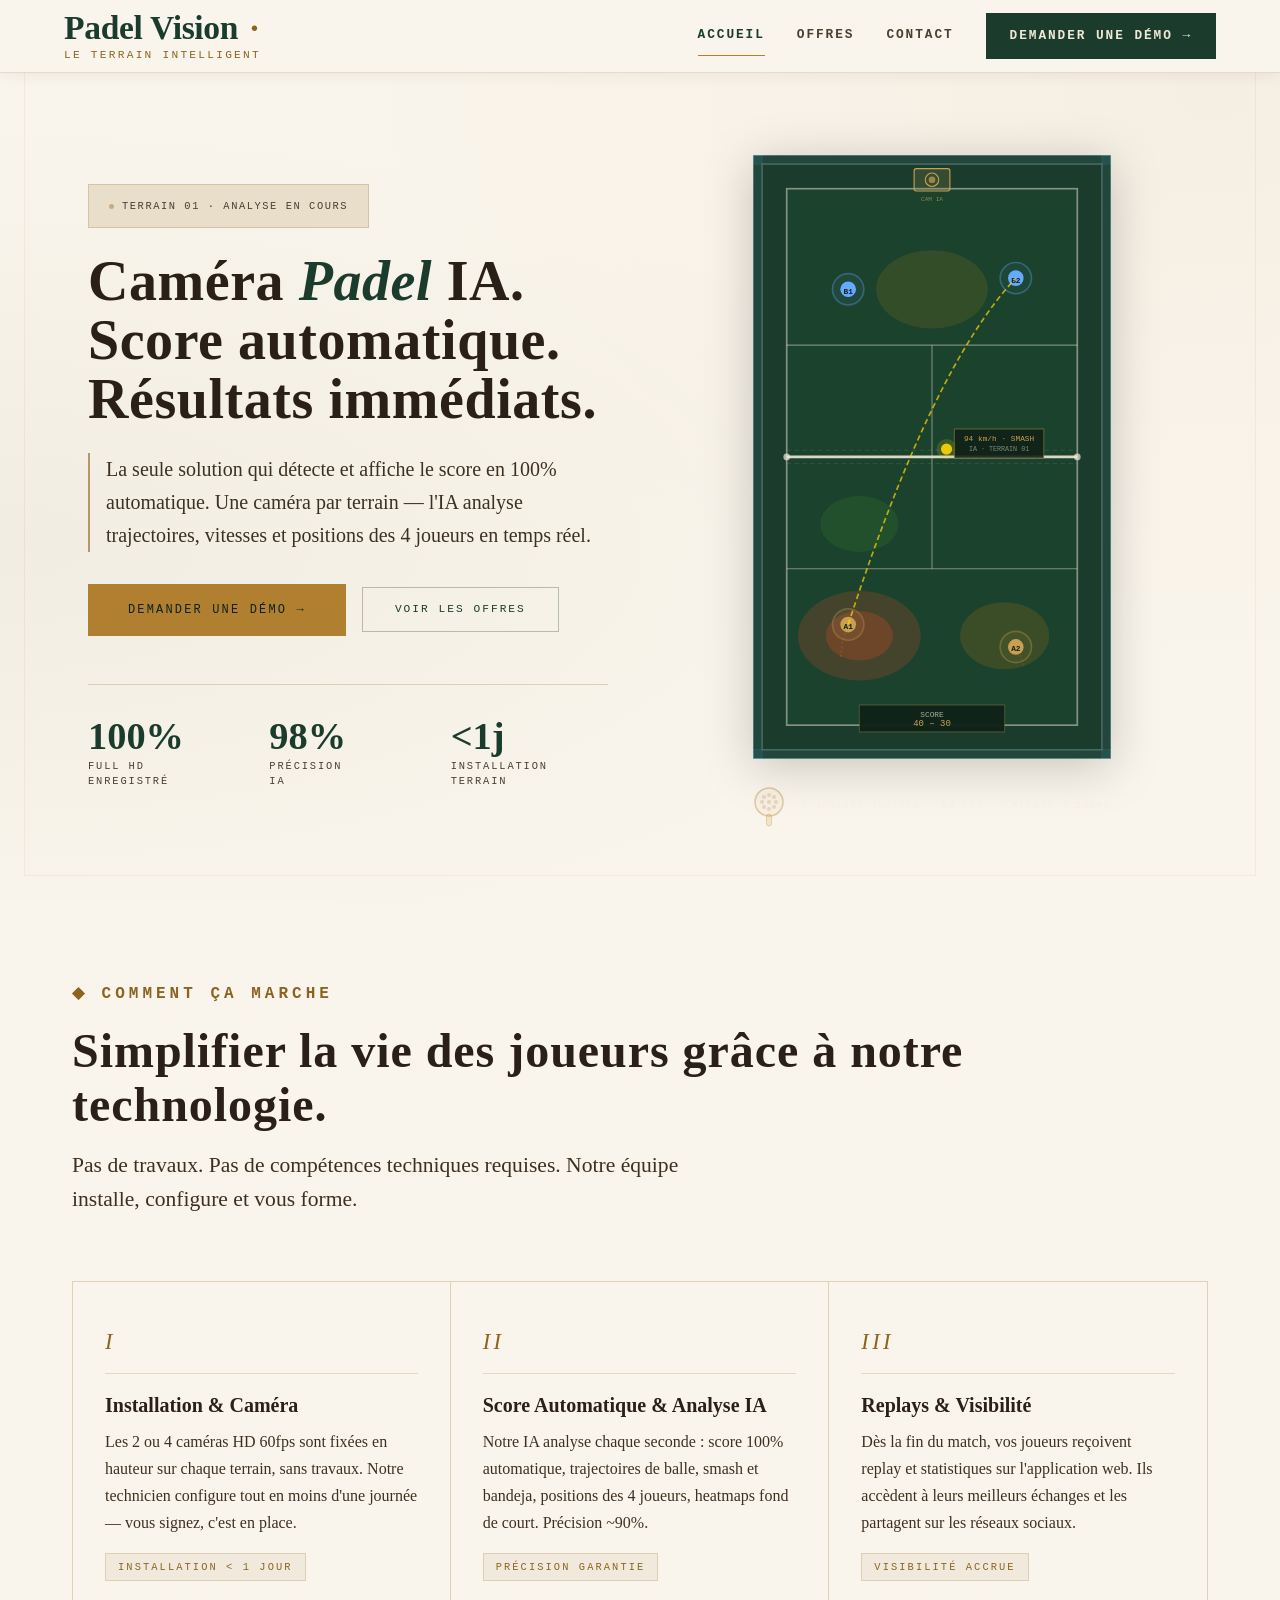
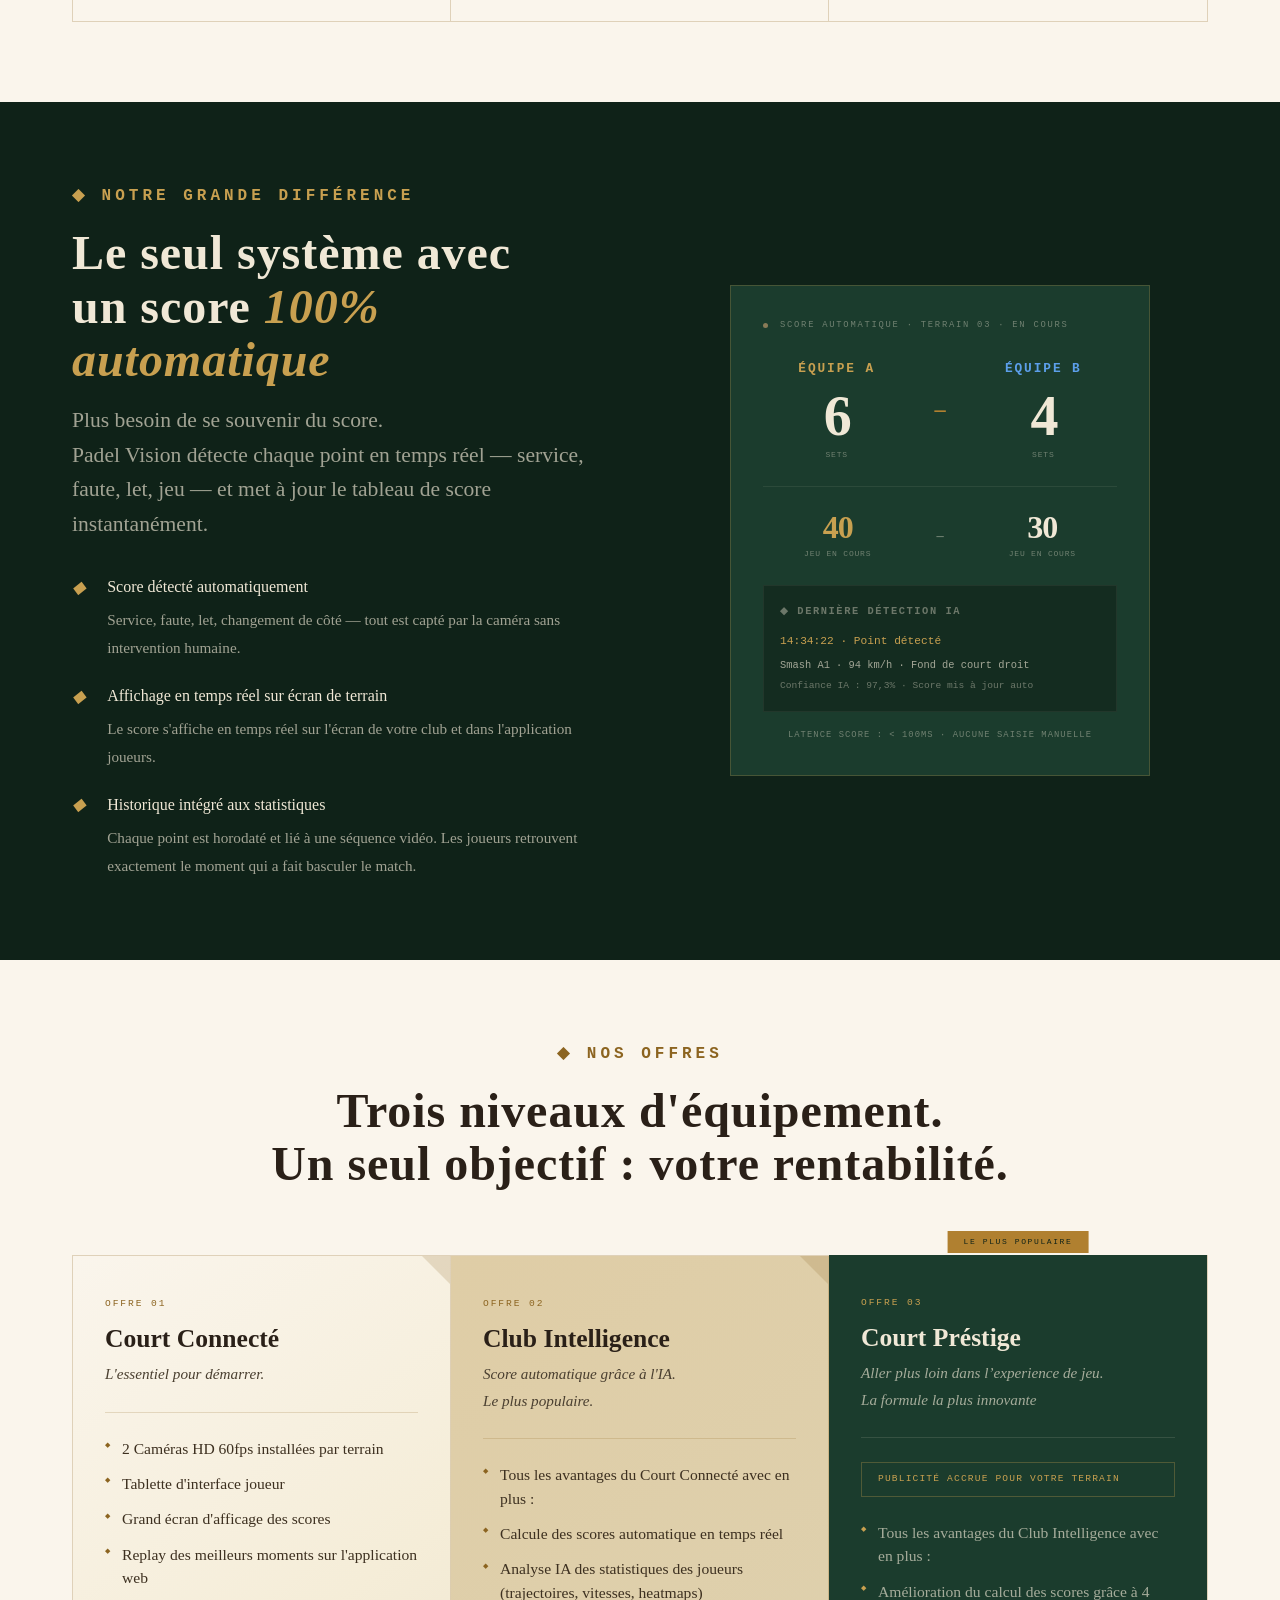
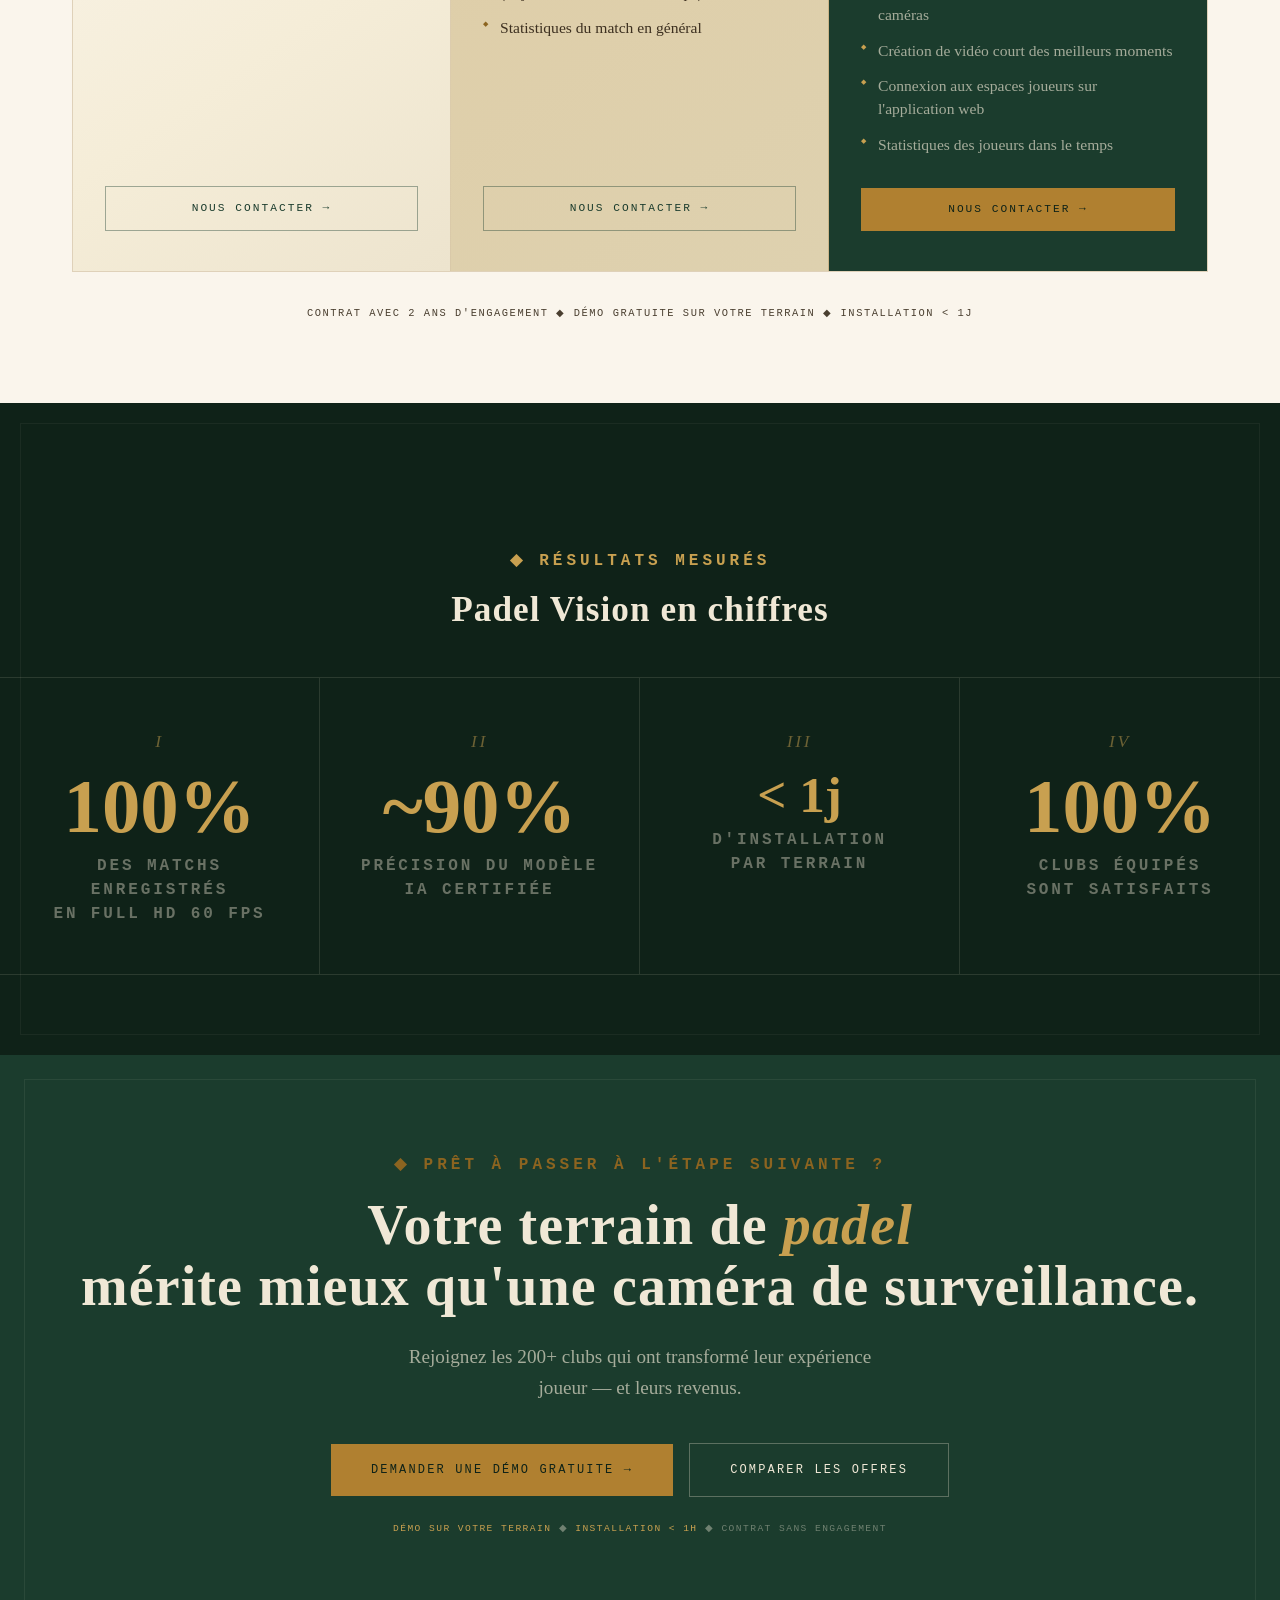
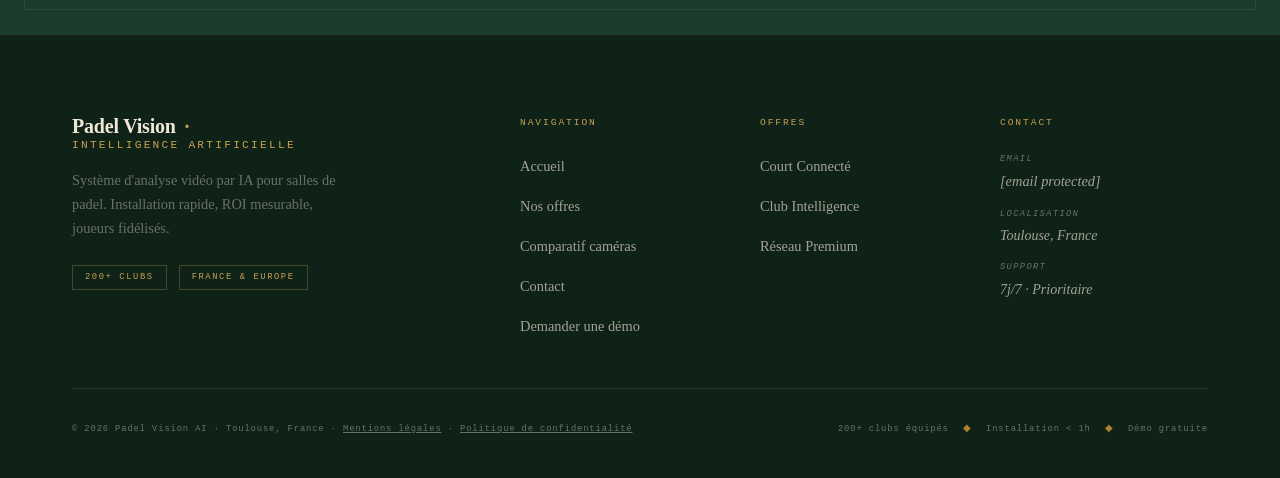
==== commit 0abb8ffa: "UI: redesign hero & theme; remove JS animations Large visual and content refactor across index.html," ====
--- a/index.html
+++ b/index.html
@@ -200,28 +200,28 @@
 
     <!-- Left: text -->
     <div class="hero__content">
-      <div class="hero__eyebrow">
+      <div class="hero__eyebrow reveal">
         <div class="live-badge" role="status" aria-live="polite">
           <span class="live-badge__dot" aria-hidden="true"></span>
-          <span>Terrain 01 · Analyse Live</span>
-        </div>
-      </div>
-
-      <h1 class="hero__title">
+          <span>Terrain 01 · Analyse en cours</span>
+        </div>
+      </div>
+
+      <h1 class="hero__title reveal reveal--delay-1">
         Caméra <em>Padel</em> IA.<br>Score automatique.<br>Résultats immédiats.
       </h1>
 
-      <p class="hero__lead">
+      <p class="hero__lead reveal reveal--delay-2">
         La seule solution qui détecte et affiche le score en 100% automatique. Une caméra par terrain — l'IA analyse trajectoires, vitesses et positions des 4 joueurs en temps réel.
       </p>
 
-      <div class="hero__actions">
+      <div class="hero__actions reveal reveal--delay-3">
         <a href="contact.html" class="btn btn--primary btn--lg">Demander une démo →</a>
         <a href="products.html" class="btn btn--outline">Voir les offres</a>
       </div>
 
       <!-- Stats strip -->
-      <div class="hero__stats" aria-label="Chiffres clés Padel Vision">
+      <div class="hero__stats reveal reveal--delay-4" aria-label="Chiffres clés Padel Vision">
         <div class="hero-stat">
           <div class="hero-stat__value">100%</div>
           <div class="hero-stat__label">Full HD<br>enregistré</div>
@@ -238,7 +238,7 @@
     </div>
 
     <!-- Right: Court SVG -->
-    <div class="hero__visual" aria-hidden="true">
+    <div class="hero__visual reveal reveal--delay-2" aria-hidden="true">
       <!-- Padel court bird's eye view SVG -->
       <svg class="court-svg" viewBox="0 0 340 560" fill="none" xmlns="http://www.w3.org/2000/svg" role="img" aria-label="Terrain de padel — vue aérienne avec analyse IA">
 
@@ -371,24 +371,24 @@
 
     <div class="steps-grid">
       <div class="step reveal reveal--delay-1">
-        <span class="step__icon" aria-hidden="true">📷</span>
+        <span class="step__icon" aria-hidden="true">I</span>
         <h3 class="step__title">Installation &amp; Caméra</h3>
-        <p class="step__desc">Les 2 ou 4 caméra HD 60fps sont fixées en hauteur sur chaque terrain. Sans travaux. Notre technicien configure tout en moins d'une journée — vous signez, c'est en place.</p>
-        <span class="step__tag">⚡ Plug &amp; Play</span>
+        <p class="step__desc">Les 2 ou 4 caméras HD 60fps sont fixées en hauteur sur chaque terrain, sans travaux. Notre technicien configure tout en moins d'une journée — vous signez, c'est en place.</p>
+        <span class="step__tag">Installation &lt; 1 jour</span>
       </div>
 
       <div class="step reveal reveal--delay-2">
-        <span class="step__icon" aria-hidden="true">🧠</span>
-        <h3 class="step__title">Score Auto &amp; Analyse IA</h3>
+        <span class="step__icon" aria-hidden="true">II</span>
+        <h3 class="step__title">Score Automatique &amp; Analyse IA</h3>
         <p class="step__desc">Notre IA analyse chaque seconde : score 100% automatique, trajectoires de balle, smash et bandeja, positions des 4 joueurs, heatmaps fond de court. Précision ~90%.</p>
-        <span class="step__tag">🎯 Facilité de jeu</span>
+        <span class="step__tag">Précision garantie</span>
       </div>
 
       <div class="step reveal reveal--delay-3">
-        <span class="step__icon" aria-hidden="true">📱</span>
-        <h3 class="step__title">Replays &amp; Revenus</h3>
-        <p class="step__desc">Dès la fin du match, vos joueurs reçoivent replay et statistiques sur l'application web. Ils peuvent accéder à la redifusions de leur meilleurs échanges et les reposter sur les réseaux sociaux.</p>
-        <span class="step__tag">💰 Pub pour votre terrain</span>
+        <span class="step__icon" aria-hidden="true">III</span>
+        <h3 class="step__title">Replays &amp; Visibilité</h3>
+        <p class="step__desc">Dès la fin du match, vos joueurs reçoivent replay et statistiques sur l'application web. Ils accèdent à leurs meilleurs échanges et les partagent sur les réseaux sociaux.</p>
+        <span class="step__tag">Visibilité accrue</span>
       </div>
     </div>
   </div>
@@ -411,23 +411,23 @@
 
         <div class="scoring-features">
           <div class="scoring-feature">
-            <span class="scoring-feature__icon" aria-hidden="true">🏆</span>
+            <span class="scoring-feature__icon" aria-hidden="true">◆</span>
             <div>
               <strong class="scoring-feature__title">Score détecté automatiquement</strong>
               <span class="scoring-feature__desc">Service, faute, let, changement de côté — tout est capté par la caméra sans intervention humaine.</span>
             </div>
           </div>
           <div class="scoring-feature">
-            <span class="scoring-feature__icon" aria-hidden="true">📺</span>
+            <span class="scoring-feature__icon" aria-hidden="true">◆</span>
             <div>
-              <strong class="scoring-feature__title">Affichage live sur écran de terrain</strong>
-              <span class="scoring-feature__desc">Le score s'affiche en temps réel sur l'écran de votre club et dans l'application joueurs. Zéro friction.</span>
+              <strong class="scoring-feature__title">Affichage en temps réel sur écran de terrain</strong>
+              <span class="scoring-feature__desc">Le score s'affiche en temps réel sur l'écran de votre club et dans l'application joueurs.</span>
             </div>
           </div>
           <div class="scoring-feature">
-            <span class="scoring-feature__icon" aria-hidden="true">📊</span>
+            <span class="scoring-feature__icon" aria-hidden="true">◆</span>
             <div>
-              <strong class="scoring-feature__title">Historique intégré aux stats</strong>
+              <strong class="scoring-feature__title">Historique intégré aux statistiques</strong>
               <span class="scoring-feature__desc">Chaque point est horodaté et lié à une séquence vidéo. Les joueurs retrouvent exactement le moment qui a fait basculer le match.</span>
             </div>
           </div>
@@ -439,7 +439,7 @@
         <div class="score-mockup">
           <!-- Header label -->
           <div class="score-mockup__header">
-            <span class="live-badge__dot" style="width:6px;height:6px;border-radius:50%;background:#4CAF50;display:inline-block;animation:blink 2s infinite;flex-shrink:0;"></span>
+            <span class="live-badge__dot" style="display:inline-block;flex-shrink:0;"></span>
             Score automatique · Terrain 03 · En cours
           </div>
 
@@ -482,7 +482,7 @@
           </div>
 
           <div class="score-mockup__footer">
-            ⚡ Latence score : &lt; 100ms · Aucune saisie manuelle
+            Latence score : &lt; 100ms · Aucune saisie manuelle
           </div>
         </div>
       </div>
@@ -571,22 +571,22 @@
 
   <div class="stats-board" role="list" aria-label="Statistiques Padel Vision">
     <div class="stat-cell reveal" role="listitem">
-      <div style="font-size:1.8rem;margin-bottom:0.75rem;" aria-hidden="true">🎥</div>
+      <div style="font-family:'Cormorant Garamond',Georgia,serif;font-size:1.1rem;font-style:italic;letter-spacing:0.15em;color:rgba(200,160,80,0.5);margin-bottom:0.75rem;" aria-hidden="true">I</div>
       <div class="stat-cell__value" data-count="100" data-suffix="%">100%</div>
       <div class="stat-cell__label">des matchs enregistrés<br>en Full HD 60 fps</div>
     </div>
     <div class="stat-cell reveal reveal--delay-1" role="listitem">
-      <div style="font-size:1.8rem;margin-bottom:0.75rem;" aria-hidden="true">🎯</div>
+      <div style="font-family:'Cormorant Garamond',Georgia,serif;font-size:1.1rem;font-style:italic;letter-spacing:0.15em;color:rgba(200,160,80,0.5);margin-bottom:0.75rem;" aria-hidden="true">II</div>
       <div class="stat-cell__value" data-count="98" data-suffix="%">~90%</div>
       <div class="stat-cell__label">précision du modèle<br>IA certifiée</div>
     </div>
     <div class="stat-cell reveal reveal--delay-2" role="listitem">
-      <div style="font-size:1.8rem;margin-bottom:0.75rem;" aria-hidden="true">⚡</div>
+      <div style="font-family:'Cormorant Garamond',Georgia,serif;font-size:1.1rem;font-style:italic;letter-spacing:0.15em;color:rgba(200,160,80,0.5);margin-bottom:0.75rem;" aria-hidden="true">III</div>
       <div class="stat-cell__value" style="font-size:clamp(2rem,4vw,3.5rem);">&lt; 1j</div>
       <div class="stat-cell__label">d'installation<br>par terrain</div>
     </div>
     <div class="stat-cell reveal reveal--delay-3" role="listitem">
-      <div style="font-size:1.8rem;margin-bottom:0.75rem;" aria-hidden="true">🏆</div>
+      <div style="font-family:'Cormorant Garamond',Georgia,serif;font-size:1.1rem;font-style:italic;letter-spacing:0.15em;color:rgba(200,160,80,0.5);margin-bottom:0.75rem;" aria-hidden="true">IV</div>
       <div class="stat-cell__value" data-count="200" data-suffix="+">100%</div>
       <div class="stat-cell__label">clubs équipés<br>sont satisfaits</div>
     </div>
--- a/style.css
+++ b/style.css
@@ -13,7 +13,7 @@
   /* Heritage palette */
   --forest:        #1B3C2D;
   --forest-dark:   #0F2218;
-  --forest-light:  #2A5A42;
+  --forest-light:  #336659;
   --forest-hover:  #234E39;
   --parchment:     #F0E8D6;
   --parchment-2:   #FAF5EC;
@@ -25,6 +25,12 @@
   --gold-light:    #C8A050;
   --gold-pale:     #E8C878;
   --burgundy:      #7A1F2E;
+
+  /* Old Money palette — sans navy */
+  --olive:         #4A5A2C;
+  --charcoal:      #3D3A35;
+  --taupe:         #9C8B75;
+  --camel:         #B8956A;
 
   /* Text — WCAG AA compliant on parchment */
   --text-body:     #2A2018;   /* ratio ≥ 9:1 on parchment */
@@ -71,8 +77,9 @@
 
   /* Transitions */
   --t-fast: 0.15s ease;
-  --t:      0.25s ease;
-  --t-slow: 0.4s ease;
+  --t:      0.3s ease;
+  --t-slow: 0.8s ease-in-out;
+  --t-reveal: 1.0s ease-in-out;
 }
 
 /* ──────────────────────────────────────
@@ -220,8 +227,8 @@
   font-family: var(--font-display);
   font-size: clamp(2rem, 4vw, 3rem);
   font-weight: 700;
-  line-height: 1.08;
-  letter-spacing: -0.02em;
+  line-height: 1.12;
+  letter-spacing: 0.02em;
   color: var(--text-body);
   margin-bottom: var(--space-4);
 }
@@ -256,9 +263,14 @@
   left: 0;
   right: 0;
   z-index: 100;
-  background: var(--forest-dark);
-  border-bottom: var(--rule-dark);
-  transition: background var(--t);
+  background: var(--parchment-2);
+  border-bottom: 1px solid rgba(140,100,32,0.18);
+  box-shadow: 0 1px 16px rgba(42,32,24,0.07);
+  transition: background var(--t), box-shadow var(--t);
+}
+.header--scrolled {
+  background: var(--parchment-3);
+  box-shadow: 0 2px 20px rgba(42,32,24,0.11);
 }
 
 /* Top announcement band */
@@ -312,6 +324,16 @@
   text-transform: uppercase;
   color: var(--gold-light);
 }
+/* Override logo colors when inside the light header */
+.site-header .logo__name {
+  color: var(--forest);
+}
+.site-header .logo__sub {
+  color: var(--gold);
+}
+.site-header .logo__dot {
+  color: var(--gold);
+}
 
 /* Nav links */
 .nav {
@@ -331,14 +353,14 @@
   font-weight: 600;
   letter-spacing: 0.15em;
   text-transform: uppercase;
-  color: var(--on-dark-2);
+  color: var(--warm-gray);
   padding: var(--space-2) 0;
   border-bottom: 1px solid transparent;
   transition: color var(--t), border-color var(--t);
 }
 .nav__link:hover,
 .nav__link[aria-current="page"] {
-  color: var(--parchment);
+  color: var(--forest);
   border-bottom-color: var(--gold-mid);
 }
 
@@ -348,8 +370,8 @@
   font-weight: 600;
   letter-spacing: 0.15em;
   text-transform: uppercase;
-  color: var(--forest-dark);
-  background: var(--gold-light);
+  color: var(--parchment);
+  background: var(--forest);
   padding: var(--space-3) var(--space-6);
   border: none;
   cursor: pointer;
@@ -358,7 +380,7 @@
   display: inline-block;
 }
 .nav__cta:hover {
-  background: var(--gold-pale);
+  background: var(--forest-light);
 }
 
 /* Hamburger */
@@ -377,7 +399,7 @@
 }
 .hamburger__line {
   height: 1px;
-  background: var(--parchment);
+  background: var(--forest);
   transition: transform var(--t), opacity var(--t);
   display: block;
 }
@@ -395,7 +417,7 @@
 .mobile-menu {
   position: fixed;
   inset: 0;
-  background: var(--forest-dark);
+  background: var(--parchment-2);
   z-index: 99;
   display: flex;
   flex-direction: column;
@@ -405,6 +427,7 @@
   opacity: 0;
   pointer-events: none;
   transition: opacity var(--t);
+  border-top: 3px solid var(--gold);
 }
 .mobile-menu.is-open {
   opacity: 1;
@@ -414,20 +437,20 @@
   font-family: var(--font-display);
   font-size: 2rem;
   font-weight: 700;
-  color: var(--parchment);
-  letter-spacing: -0.02em;
+  color: var(--text-body);
+  letter-spacing: 0.04em;
   transition: color var(--t);
 }
 .mobile-menu__link:hover {
-  color: var(--gold-light);
+  color: var(--forest);
 }
 .mobile-menu__cta {
   font-family: var(--font-mono);
   font-size: 0.75rem;
   letter-spacing: 0.2em;
   text-transform: uppercase;
-  color: var(--forest-dark);
-  background: var(--gold-light);
+  color: var(--parchment);
+  background: var(--forest);
   padding: var(--space-4) var(--space-8);
   text-decoration: none;
   margin-top: var(--space-4);
@@ -486,7 +509,7 @@
    9. HERO
    ────────────────────────────────────── */
 .hero {
-  background: var(--forest-dark);
+  background: var(--parchment-2);
   min-height: 100svh;
   display: flex;
   flex-direction: column;
@@ -497,22 +520,22 @@
   overflow: hidden;
 }
 
-/* Subtle texture overlay */
+/* Warm light texture overlay */
 .hero::before {
   content: '';
   position: absolute;
   inset: 0;
-  background: radial-gradient(ellipse at 20% 50%, rgba(27,60,45,0.5) 0%, transparent 60%),
-              radial-gradient(ellipse at 80% 20%, rgba(140,100,32,0.08) 0%, transparent 50%);
+  background: radial-gradient(ellipse at 0% 60%, rgba(74,90,44,0.05) 0%, transparent 55%),
+              radial-gradient(ellipse at 95% 10%, rgba(184,149,106,0.07) 0%, transparent 50%);
   pointer-events: none;
 }
 
-/* Double border frame */
+/* Heritage frame */
 .hero::after {
   content: '';
   position: absolute;
   inset: 24px;
-  border: 1px solid rgba(240,232,214,0.06);
+  border: 1px solid rgba(140,100,32,0.08);
   pointer-events: none;
 }
 
@@ -546,7 +569,7 @@
   font-size: 0.6rem;
   letter-spacing: 0.25em;
   text-transform: uppercase;
-  color: var(--gold-light);
+  color: var(--gold);
   margin-bottom: var(--space-6);
   display: flex;
   align-items: center;
@@ -555,25 +578,25 @@
 
 .hero__title {
   font-family: var(--font-display);
-  font-size: clamp(2.6rem, 5vw, 3.5rem);
-  font-weight: 900;
-  line-height: 0.95;
-  letter-spacing: -0.03em;
-  color: var(--parchment);
+  font-size: clamp(2.4rem, 5vw, 3.5rem);
+  font-weight: 700;
+  line-height: 1.05;
+  letter-spacing: 0.01em;
+  color: var(--text-body);
   margin-bottom: var(--space-6);
 }
 .hero__title em {
   font-style: italic;
-  color: var(--gold-light);
+  color: var(--forest);
 }
 
 .hero__lead {
   font-family: var(--font-refined);
   font-size: clamp(1.05rem, 1.8vw, 1.25rem);
   font-weight: 300;
-  color: var(--on-dark-2);
+  color: var(--text-light);
   line-height: 1.65;
-  border-left: 3px solid var(--gold);
+  border-left: 2px solid var(--camel);
   padding-left: var(--space-4);
   margin-bottom: var(--space-8);
 }
@@ -594,30 +617,25 @@
   font-size: 0.65rem;
   letter-spacing: 0.15em;
   text-transform: uppercase;
-  color: var(--parchment);
-  background: rgba(27,60,45,0.85);
-  border: 1px solid rgba(200,160,80,0.5);
+  color: var(--warm-gray);
+  background: var(--parchment-3);
+  border: 1px solid rgba(140,100,32,0.22);
   padding: var(--space-3) var(--space-5);
-  backdrop-filter: blur(4px);
 }
 .live-badge__dot {
-  width: 6px;
-  height: 6px;
-  background: #4CAF50;
+  width: 5px;
+  height: 5px;
+  background: var(--camel);
   border-radius: 50%;
-  animation: blink 2s infinite;
+  opacity: 0.7;
   flex-shrink: 0;
-}
-@keyframes blink {
-  0%, 100% { opacity: 1; }
-  50% { opacity: 0.3; }
 }
 
 /* Stat strip */
 .hero__stats {
   margin-top: var(--space-12);
   padding-top: var(--space-8);
-  border-top: var(--rule-dark);
+  border-top: var(--rule);
   display: grid;
   grid-template-columns: repeat(3, 1fr);
   gap: var(--space-6);
@@ -626,8 +644,8 @@
 .hero-stat__value {
   font-family: var(--font-display);
   font-size: clamp(1.8rem, 3vw, 2.5rem);
-  font-weight: 900;
-  color: var(--gold-light);
+  font-weight: 700;
+  color: var(--forest);
   line-height: 1;
   margin-bottom: var(--space-1);
 }
@@ -636,8 +654,19 @@
   font-size: 0.65rem;
   letter-spacing: 0.18em;
   text-transform: uppercase;
-  color: var(--on-dark-2);
+  color: var(--warm-gray);
   line-height: 1.4;
+}
+
+/* Outline button on light hero */
+.hero .btn--outline {
+  color: var(--forest);
+  border-color: rgba(27,60,45,0.3);
+}
+.hero .btn--outline:hover {
+  border-color: var(--forest);
+  color: var(--forest);
+  background: rgba(27,60,45,0.05);
 }
 
 /* Court SVG container */
@@ -655,7 +684,7 @@
 .court-svg {
   width: 100%;
   max-width: 380px;
-  filter: drop-shadow(0 20px 60px rgba(0,0,0,0.4));
+  filter: drop-shadow(0 8px 24px rgba(0,0,0,0.2));
 }
 
 /* ──────────────────────────────────────
@@ -692,9 +721,16 @@
 }
 
 .step__icon {
-  font-size: 2.5rem;
-  margin-bottom: var(--space-4);
+  font-family: var(--font-refined);
+  font-size: 1.4rem;
+  font-weight: 300;
+  font-style: italic;
+  color: var(--gold);
+  letter-spacing: 0.15em;
+  margin-bottom: var(--space-5);
   display: block;
+  border-bottom: 1px solid rgba(140,100,32,0.2);
+  padding-bottom: var(--space-3);
 }
 .step__title {
   font-family: var(--font-display);
@@ -1026,10 +1062,15 @@
   gap: var(--space-4);
 }
 .scoring-feature__icon {
-  font-size: 1.2rem;
-  margin-top: 0.05rem;
+  font-family: var(--font-refined);
+  font-size: 1.1rem;
+  font-weight: 300;
+  font-style: italic;
+  color: var(--gold-light);
+  margin-top: 0.1rem;
   flex-shrink: 0;
   line-height: 1.4;
+  min-width: 1.2rem;
 }
 .scoring-feature__title {
   color: var(--parchment);
@@ -1172,7 +1213,7 @@
   font-size: clamp(1.5rem, 3vw, 2.2rem);
   font-weight: 700;
   color: var(--parchment);
-  letter-spacing: -0.02em;
+  letter-spacing: 0.03em;
 }
 
 .stats-board {
@@ -1216,10 +1257,10 @@
 .stat-cell__value {
   font-family: var(--font-display);
   font-size: clamp(3rem, 6vw, 5rem);
-  font-weight: 900;
+  font-weight: 700;
   color: var(--gold-light);
   line-height: 1;
-  letter-spacing: -0.04em;
+  letter-spacing: 0;
   margin-bottom: var(--space-2);
 }
 .stat-cell__label {
@@ -1403,11 +1444,11 @@
 }
 .cta-section__title {
   font-family: var(--font-display);
-  font-size: clamp(2.5rem, 5vw, 4rem);
-  font-weight: 900;
+  font-size: clamp(2.2rem, 5vw, 3.5rem);
+  font-weight: 700;
   color: var(--parchment);
-  letter-spacing: -0.03em;
-  line-height: 1.0;
+  letter-spacing: 0.02em;
+  line-height: 1.1;
   margin-bottom: var(--space-6);
 }
 .cta-section__title em {
@@ -1589,10 +1630,10 @@
 .page-hero__title {
   font-family: var(--font-display);
   font-size: clamp(2rem, 5vw, 3.5rem);
-  font-weight: 900;
+  font-weight: 700;
   color: var(--parchment);
-  letter-spacing: -0.03em;
-  line-height: 1.0;
+  letter-spacing: 0.02em;
+  line-height: 1.08;
   margin-bottom: var(--space-5);
 }
 .page-hero__lead {
@@ -1870,32 +1911,29 @@
 
 /* Default: visible (no-JS fallback + initial state) */
 .reveal {
-  transition: opacity 0.55s ease, transform 0.55s ease;
+  transition: opacity var(--t-reveal);
 }
 
 /* Only hide when JS has loaded and added .js-ready to <html> */
 .js-ready .reveal {
   opacity: 0;
-  transform: translateY(18px);
 }
 
 /* Revealed state */
 .js-ready .reveal.is-visible {
   opacity: 1;
-  transform: none;
-}
-
-.js-ready .reveal--delay-1 { transition-delay: 0.1s; }
-.js-ready .reveal--delay-2 { transition-delay: 0.2s; }
-.js-ready .reveal--delay-3 { transition-delay: 0.3s; }
-.js-ready .reveal--delay-4 { transition-delay: 0.4s; }
+}
+
+.js-ready .reveal--delay-1 { transition-delay: 0.15s; }
+.js-ready .reveal--delay-2 { transition-delay: 0.30s; }
+.js-ready .reveal--delay-3 { transition-delay: 0.45s; }
+.js-ready .reveal--delay-4 { transition-delay: 0.60s; }
 
 @media (prefers-reduced-motion: reduce) {
   .reveal,
   .js-ready .reveal,
   .js-ready .reveal.is-visible {
     opacity: 1 !important;
-    transform: none !important;
     transition: none !important;
   }
   * {
@@ -2023,39 +2061,9 @@
    ANIMATIONS DYNAMIQUES
    ────────────────────────────────────── */
 
-/* Pulse sur les marqueurs joueurs SVG */
-@keyframes playerPulse {
-  0%, 100% { transform: scale(1); opacity: 0.25; }
-  50%       { transform: scale(1.35); opacity: 0.55; }
-}
+/* Player ring markers — static (no pulse) */
 .player-ring {
   transform-origin: center;
   transform-box: fill-box;
-  animation: playerPulse 2.8s ease-in-out infinite;
-}
-.player-ring--b {
-  animation-name: playerPulseB;
-}
-@keyframes playerPulseB {
-  0%, 100% { transform: scale(1); opacity: 0.2; }
-  50%       { transform: scale(1.35); opacity: 0.5; }
-}
-
-/* Slide-in des nouvelles lignes du data feed */
-@keyframes feedSlideIn {
-  from { opacity: 0; transform: translateY(-10px); }
-  to   { opacity: 1; transform: translateY(0); }
-}
-.data-feed__row--new {
-  animation: feedSlideIn 0.45s cubic-bezier(0.22, 1, 0.36, 1) forwards;
-}
-
-/* Flash sur la mise à jour du log de détection */
-@keyframes logFlash {
-  0%   { background: rgba(200,160,80,0.15); }
-  100% { background: transparent; }
-}
-.score-mockup__log--flash {
-  animation: logFlash 0.8s ease-out forwards;
-  border-radius: 4px;
-}
+  opacity: 0.35;
+}
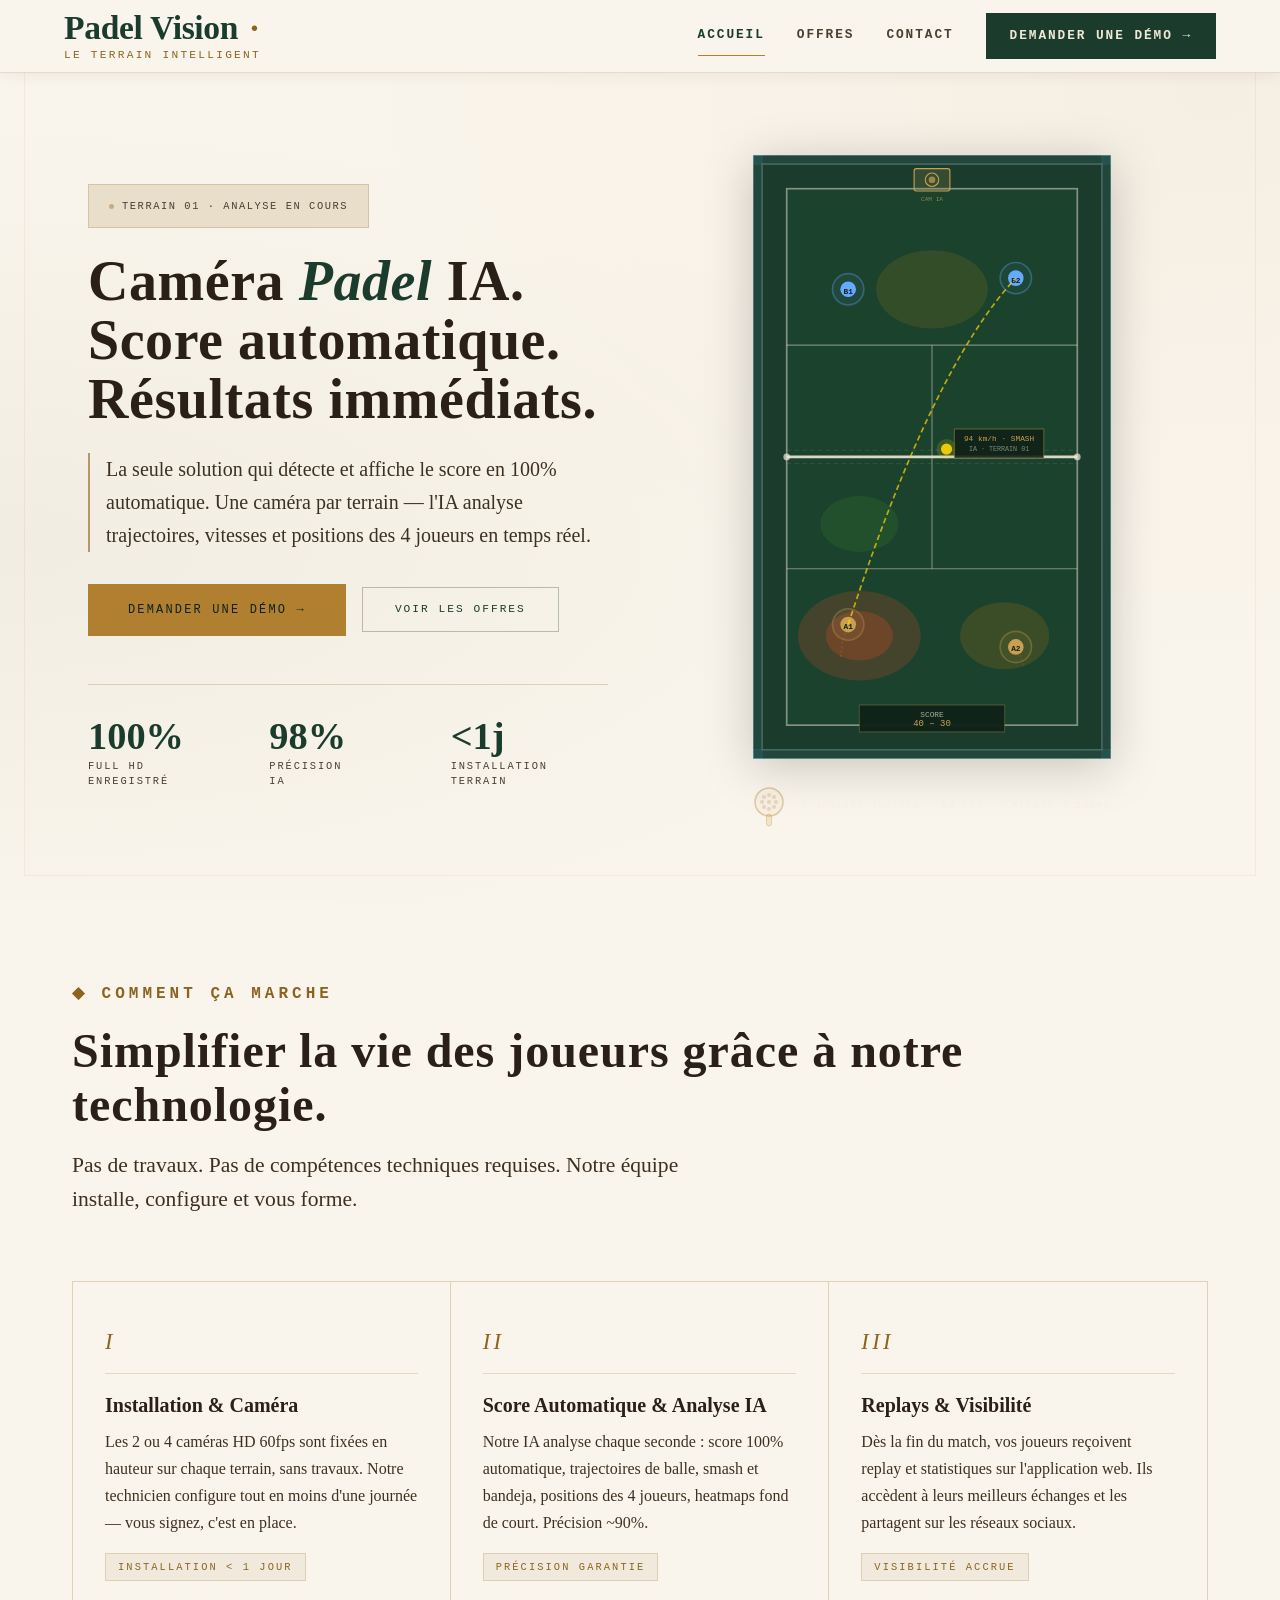
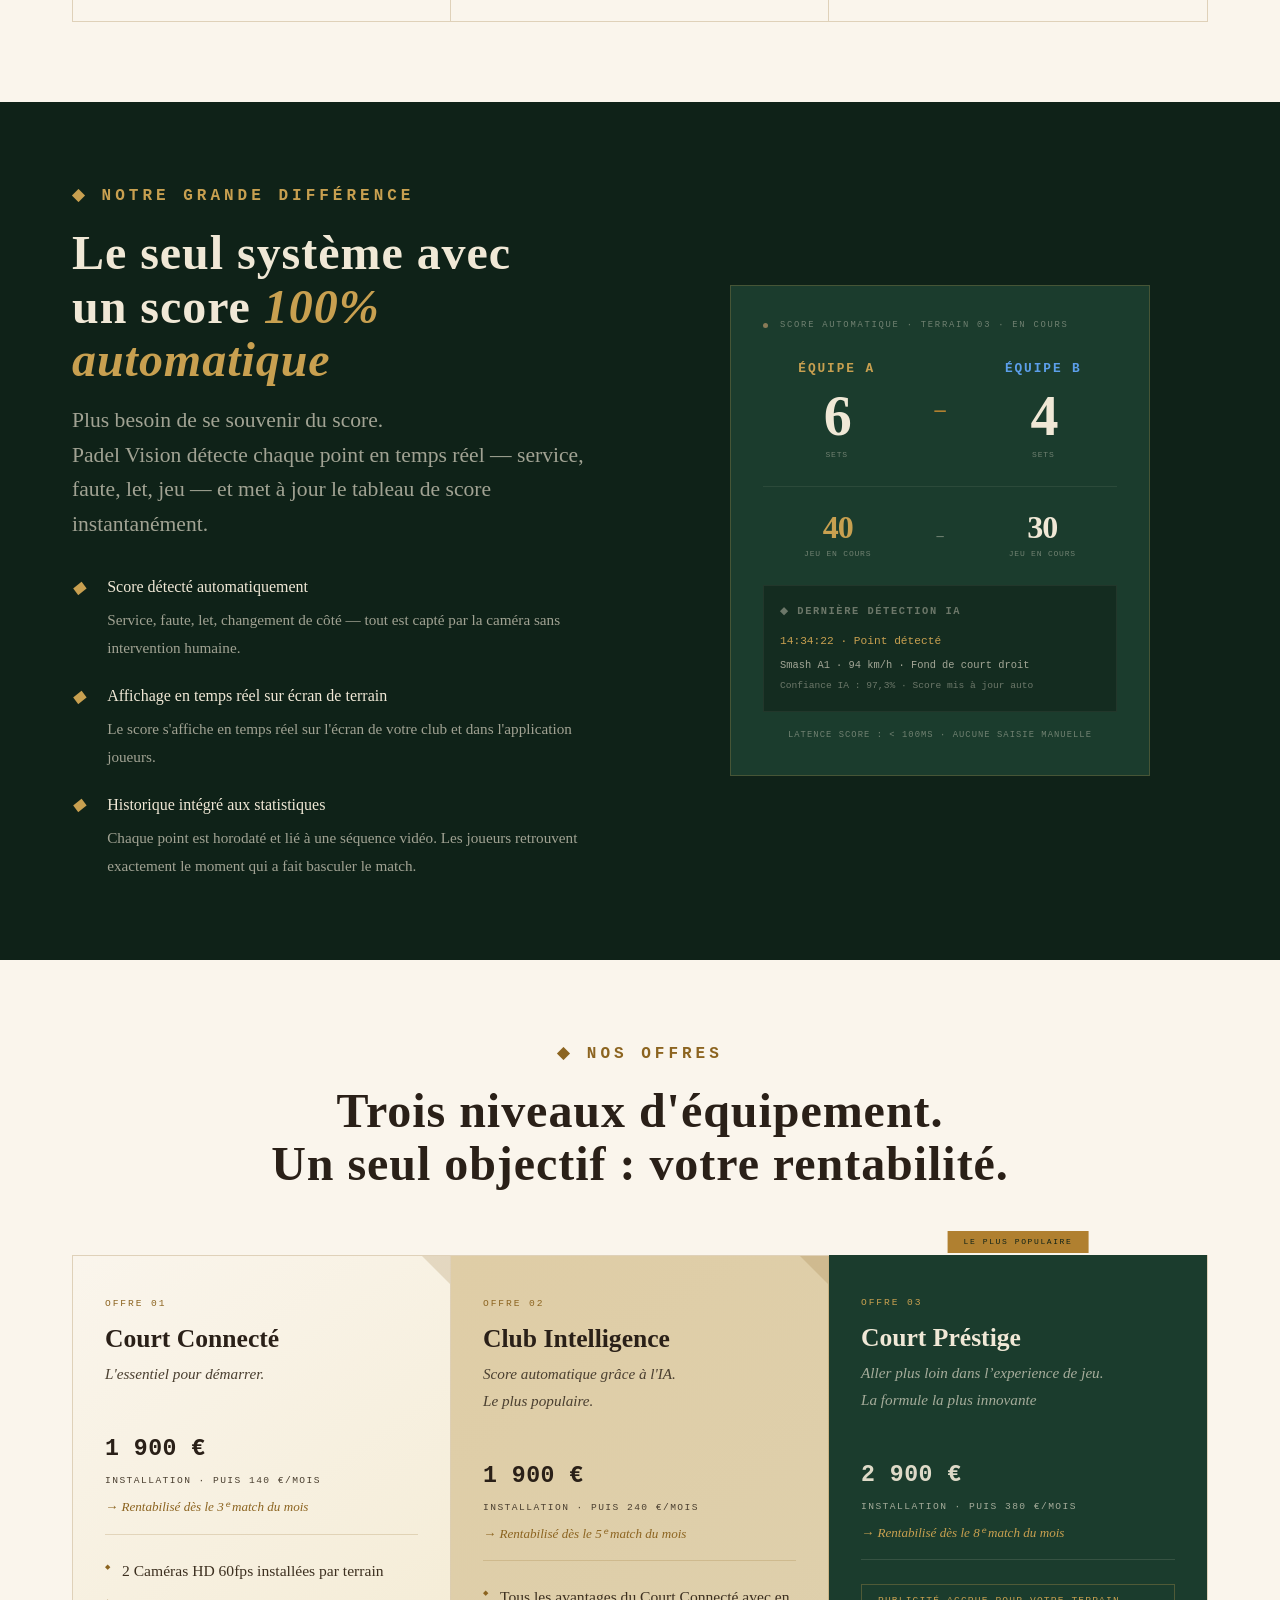
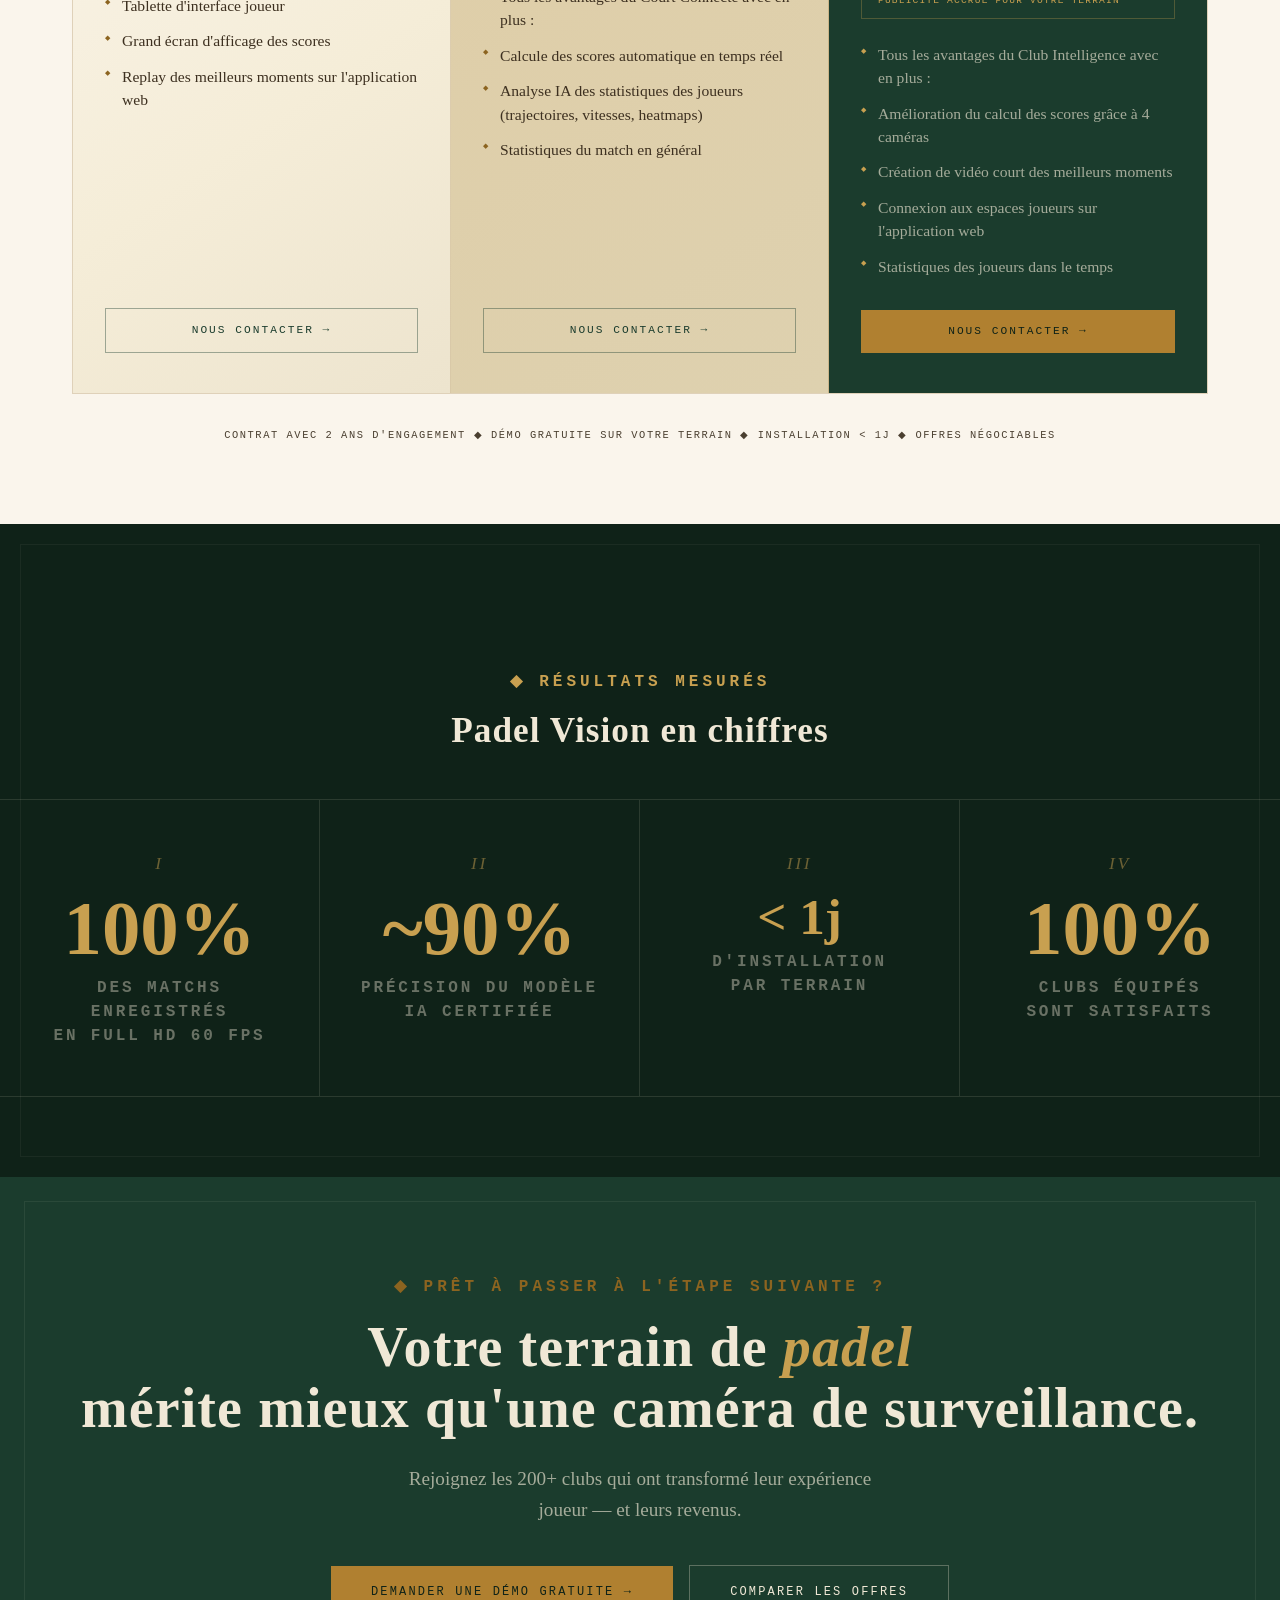
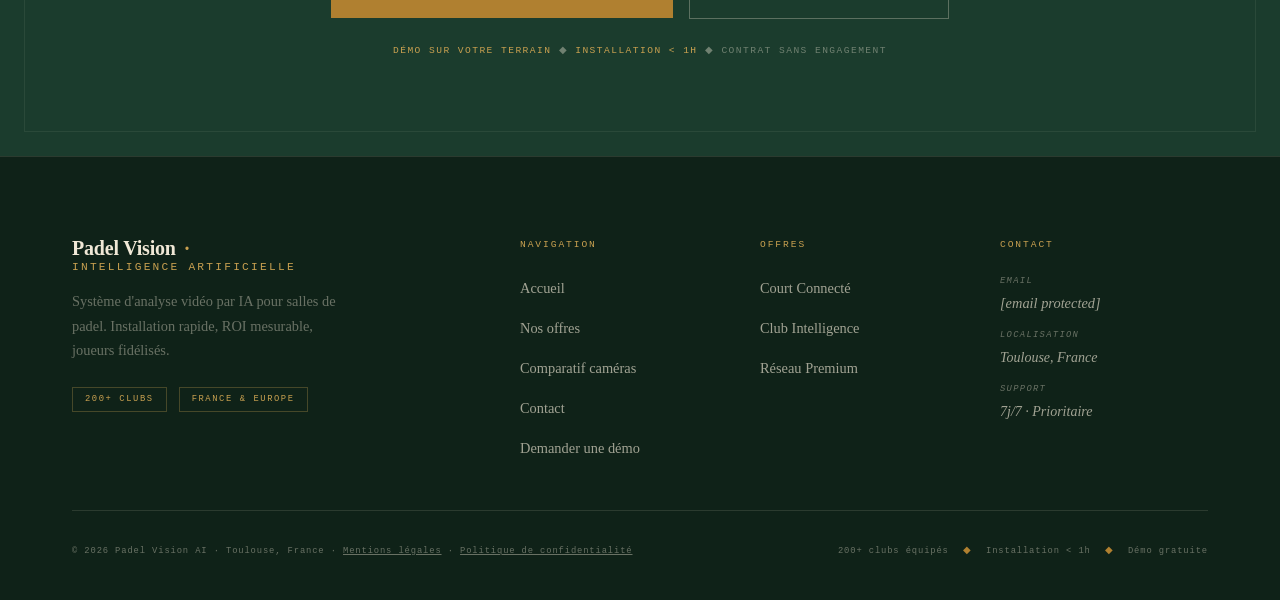
==== commit 486f3bab: "Add pricing details and 'Offre négociable' Insert visible pricing blocks (installation price, monthl" ====
--- a/index.html
+++ b/index.html
@@ -506,6 +506,11 @@
         <div class="pricing-card__eyebrow">Offre 01</div>
         <h3 class="pricing-card__name">Court Connecté</h3>
         <p class="pricing-card__tagline">L'essentiel pour démarrer.</p>
+        <div style="margin:1.1rem 0 0.9rem;">
+          <div style="font-family:'Courier Prime',monospace;font-size:1.45rem;font-weight:700;letter-spacing:0.02em;color:var(--text-body);">1 900 €</div>
+          <div style="font-family:'Courier Prime',monospace;font-size:0.6rem;letter-spacing:0.15em;text-transform:uppercase;color:var(--warm-gray);margin-top:0.2rem;">installation · puis 140 €/mois</div>
+          <div style="font-family:var(--font-refined);font-size:0.82rem;font-style:italic;color:var(--gold);margin-top:0.4rem;">→ Rentabilisé dès le 3ᵉ match du mois</div>
+        </div>
         <div class="pricing-card__rule"></div>
         <ul class="pricing-card__features" role="list">
           <li class="pricing-feature">2 Caméras HD 60fps installées par terrain</li>
@@ -523,6 +528,11 @@
         <div class="pricing-card__eyebrow">Offre 02</div>
         <h3 class="pricing-card__name">Club Intelligence</h3>
         <p class="pricing-card__tagline">Score automatique grâce à l'IA.<br> Le plus populaire.</p>
+        <div style="margin:1.1rem 0 0.9rem;">
+          <div style="font-family:'Courier Prime',monospace;font-size:1.45rem;font-weight:700;letter-spacing:0.02em;color:var(--text-body);">1 900 €</div>
+          <div style="font-family:'Courier Prime',monospace;font-size:0.6rem;letter-spacing:0.15em;text-transform:uppercase;color:var(--warm-gray);margin-top:0.2rem;">installation · puis 240 €/mois</div>
+          <div style="font-family:var(--font-refined);font-size:0.82rem;font-style:italic;color:var(--gold);margin-top:0.4rem;">→ Rentabilisé dès le 5ᵉ match du mois</div>
+        </div>
         <div class="pricing-card__rule"></div>
         <ul class="pricing-card__features" role="list">
           <li class="pricing-feature">Tous les avantages du Court Connecté avec en plus :</li>
@@ -540,6 +550,11 @@
         <div class="pricing-card__eyebrow">Offre 03</div>
         <h3 class="pricing-card__name">Court Préstige</h3>
         <p class="pricing-card__tagline">Aller plus loin dans l’experience de jeu.<br>La formule la plus innovante</p>
+        <div style="margin:1.1rem 0 0.9rem;">
+          <div style="font-family:’Courier Prime’,monospace;font-size:1.45rem;font-weight:700;letter-spacing:0.02em;">2 900 €</div>
+          <div style="font-family:’Courier Prime’,monospace;font-size:0.6rem;letter-spacing:0.15em;text-transform:uppercase;opacity:0.7;margin-top:0.2rem;">installation · puis 380 €/mois</div>
+          <div style="font-family:var(--font-refined);font-size:0.82rem;font-style:italic;color:var(--gold-light);margin-top:0.4rem;">→ Rentabilisé dès le 8ᵉ match du mois</div>
+        </div>
         <div class="pricing-card__rule"></div>
         <div class="pricing-card__roi">Publicité accrue pour votre terrain</div>
         <ul class="pricing-card__features" role="list">
@@ -557,7 +572,7 @@
     </div>
 
     <p style="text-align:center;margin-top:2rem;font-family:'Courier Prime',monospace;font-size:0.65rem;letter-spacing:0.15em;text-transform:uppercase;color:var(--warm-gray);">
-      Contrat avec 2 ans d'engagement ◆ Démo gratuite sur votre terrain ◆ Installation &lt; 1j
+      Contrat avec 2 ans d'engagement ◆ Démo gratuite sur votre terrain ◆ Installation &lt; 1j ◆ Offres négociables
     </p>
   </div>
 </section>
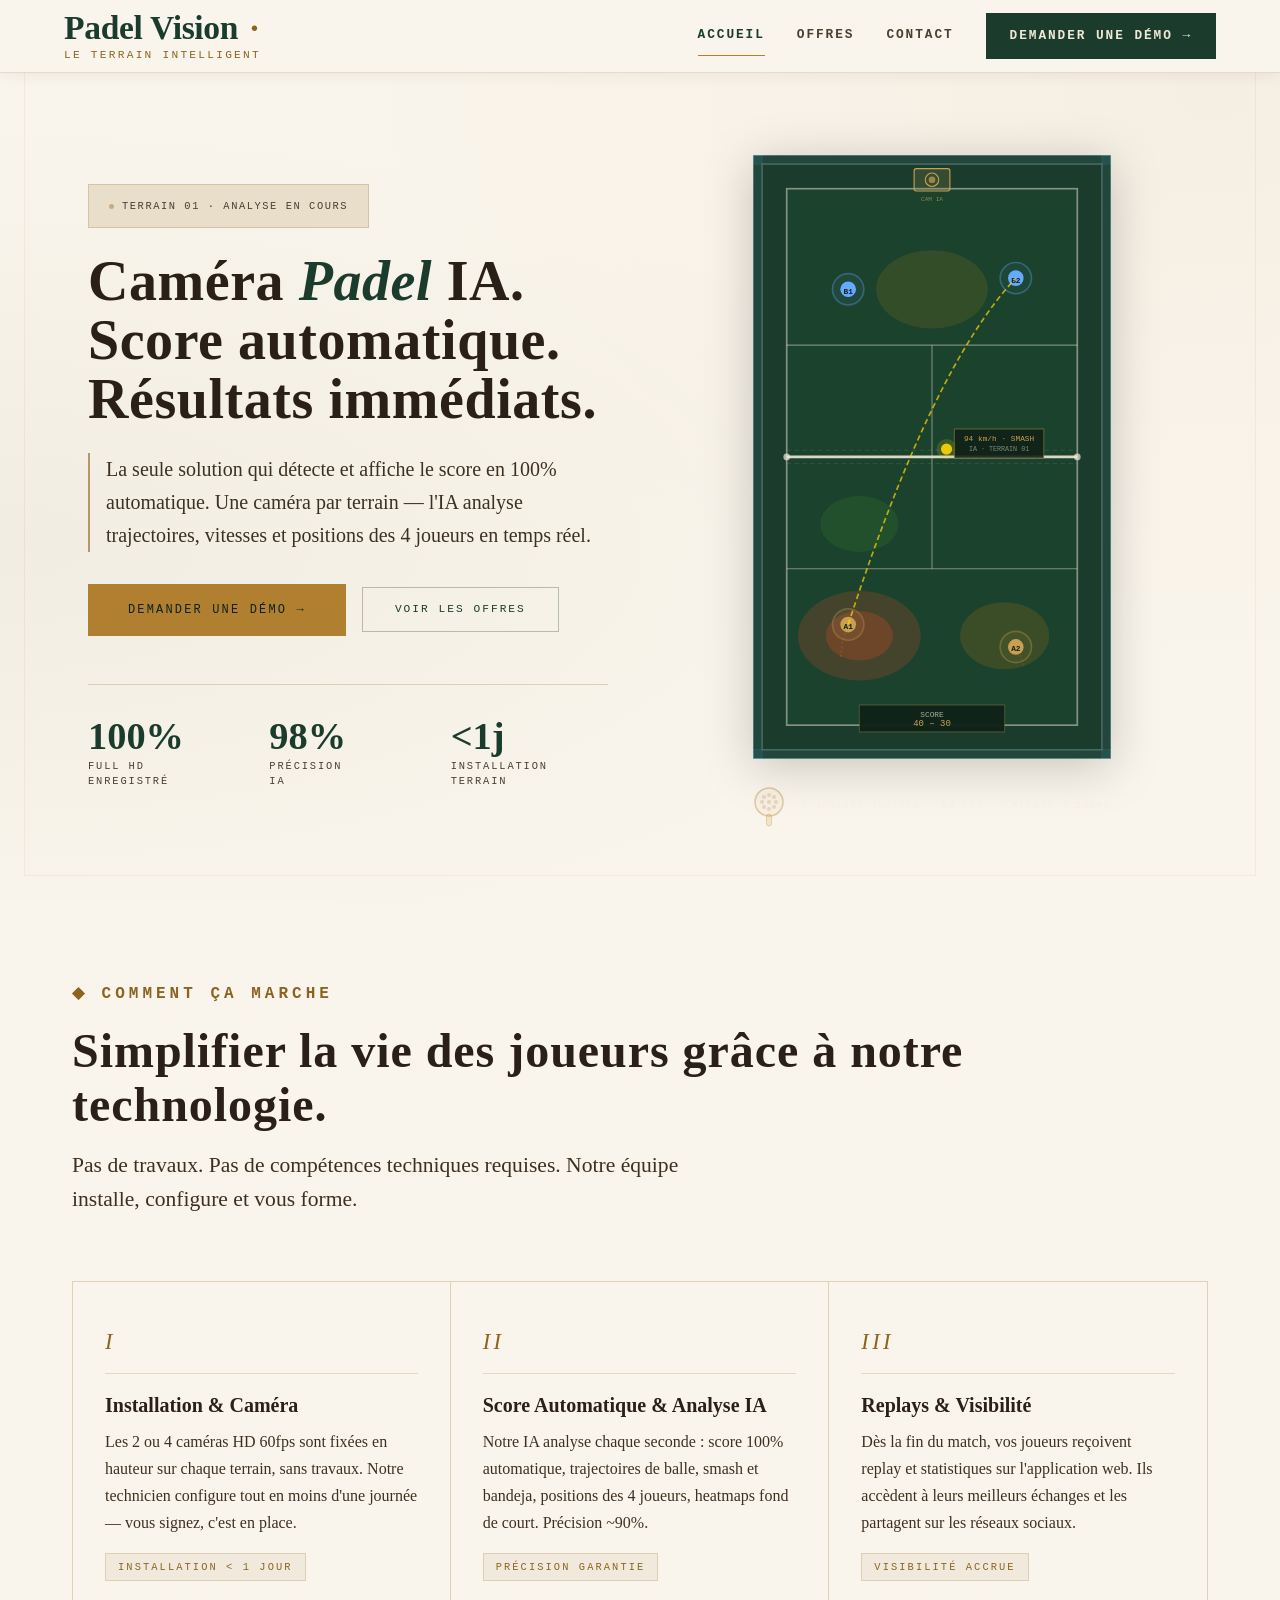
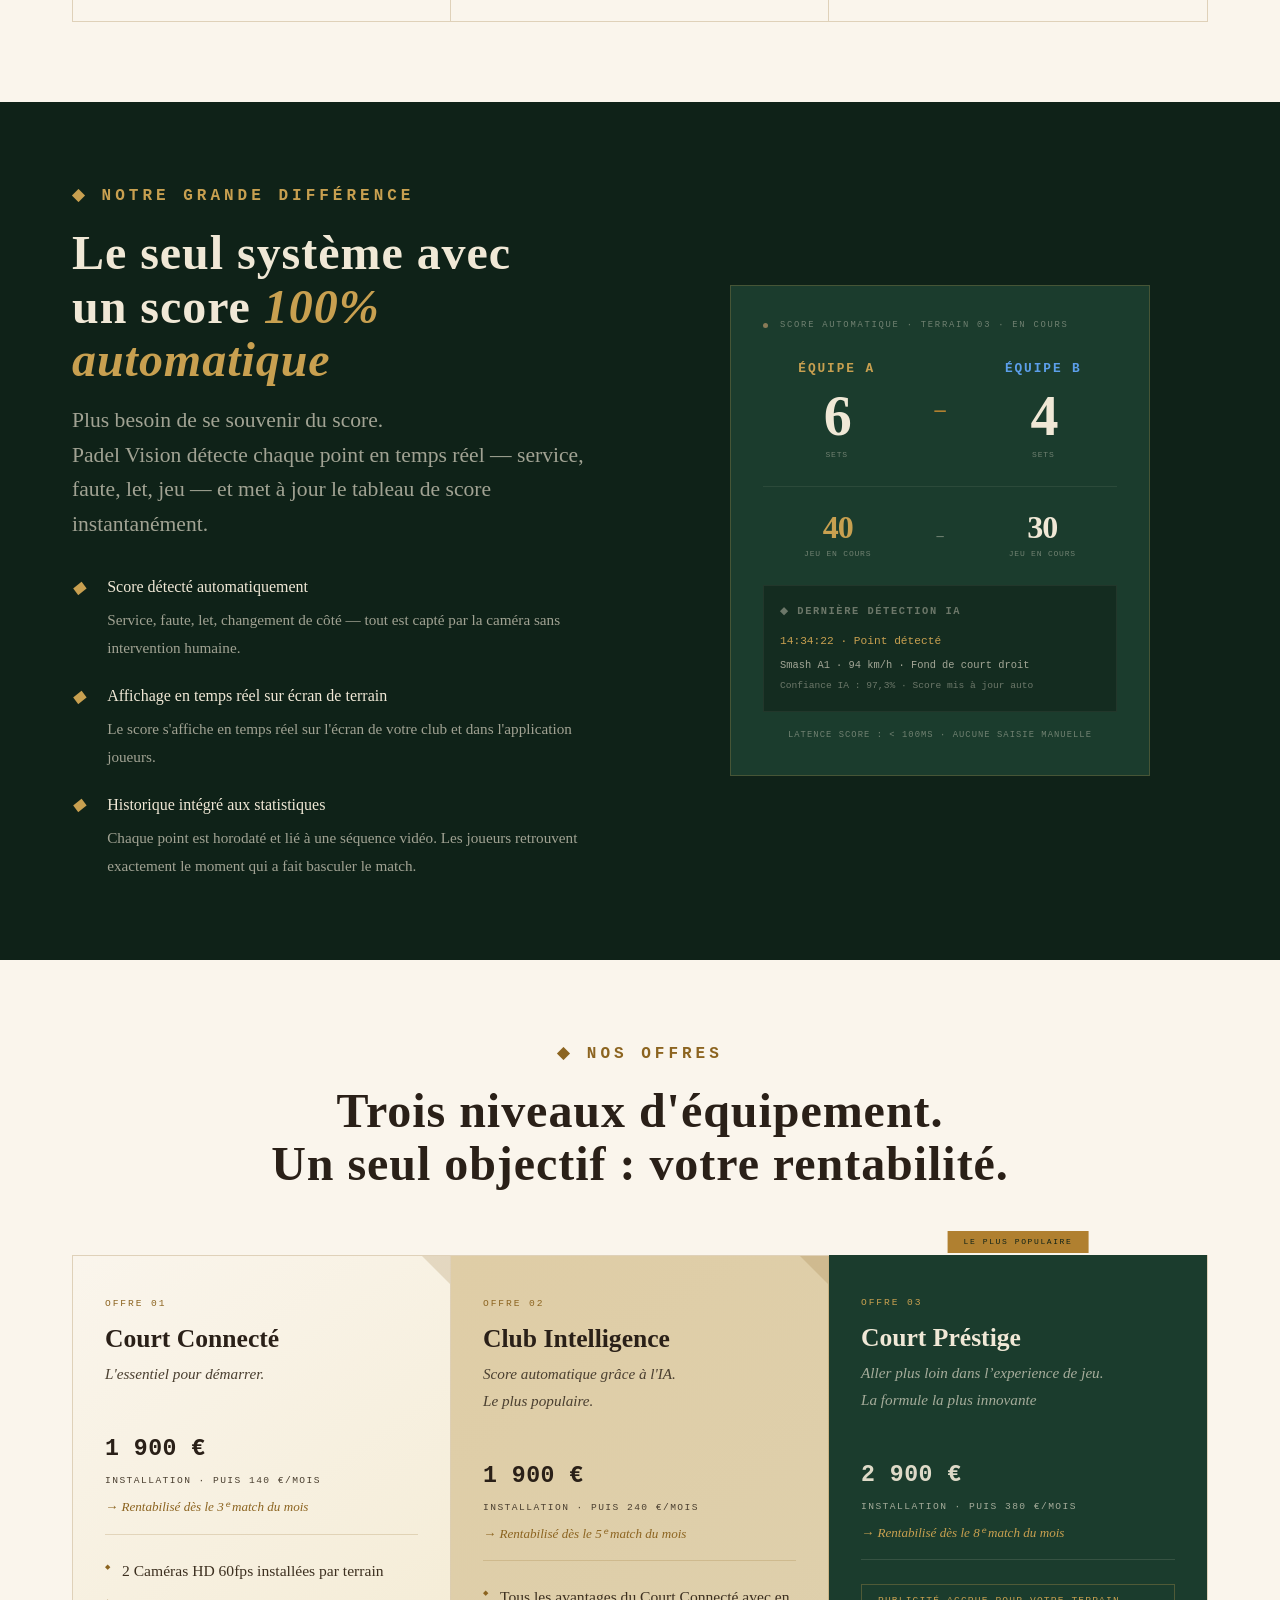
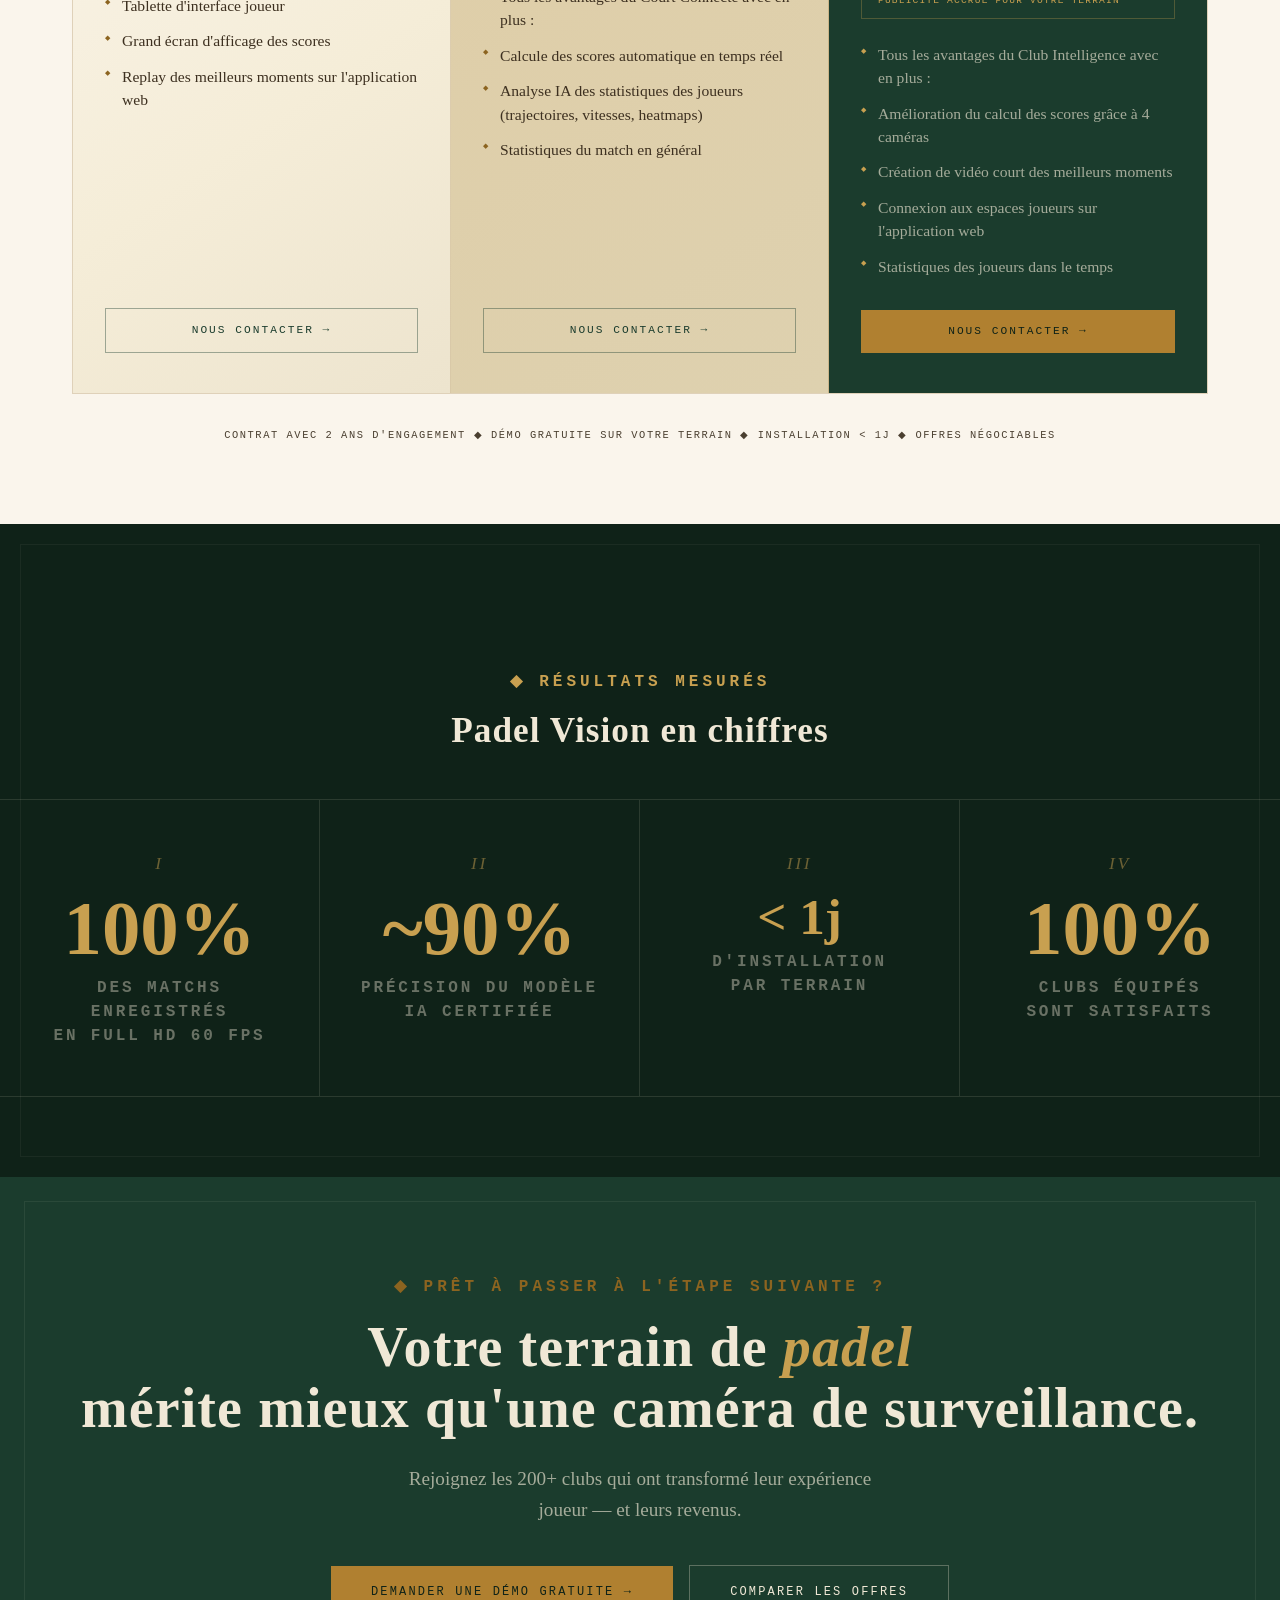
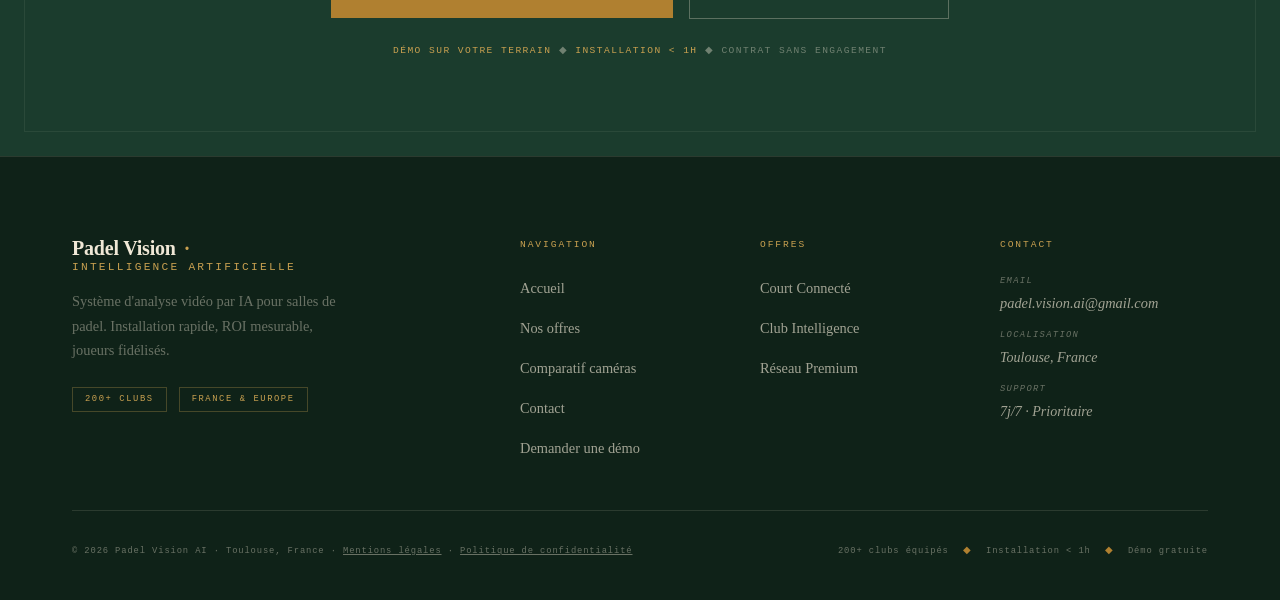
==== commit 950eb512: "Use mailto links and Web3Forms for contact Replace Cloudflare-obfuscated email anchors with direct m" ====
--- a/index.html
+++ b/index.html
@@ -673,7 +673,7 @@
         <address>
           <div class="footer__contact-item">
             <span class="footer__contact-label">Email</span>
-            <a href="/cdn-cgi/l/email-protection#4f3f2e2b2a236139263c262021612e260f28222e2623612c2022" class="footer__link"><span class="__cf_email__" data-cfemail="87f7e6e3e2eba9f1eef4eee8e9a9e6eec7e0eae6eeeba9e4e8ea">[email&#160;protected]</span></a>
+            <a href="mailto:padel.vision.ai@gmail.com" class="footer__link">padel.vision.ai@gmail.com</a>
           </div>
           <div class="footer__contact-item">
             <span class="footer__contact-label">Localisation</span>
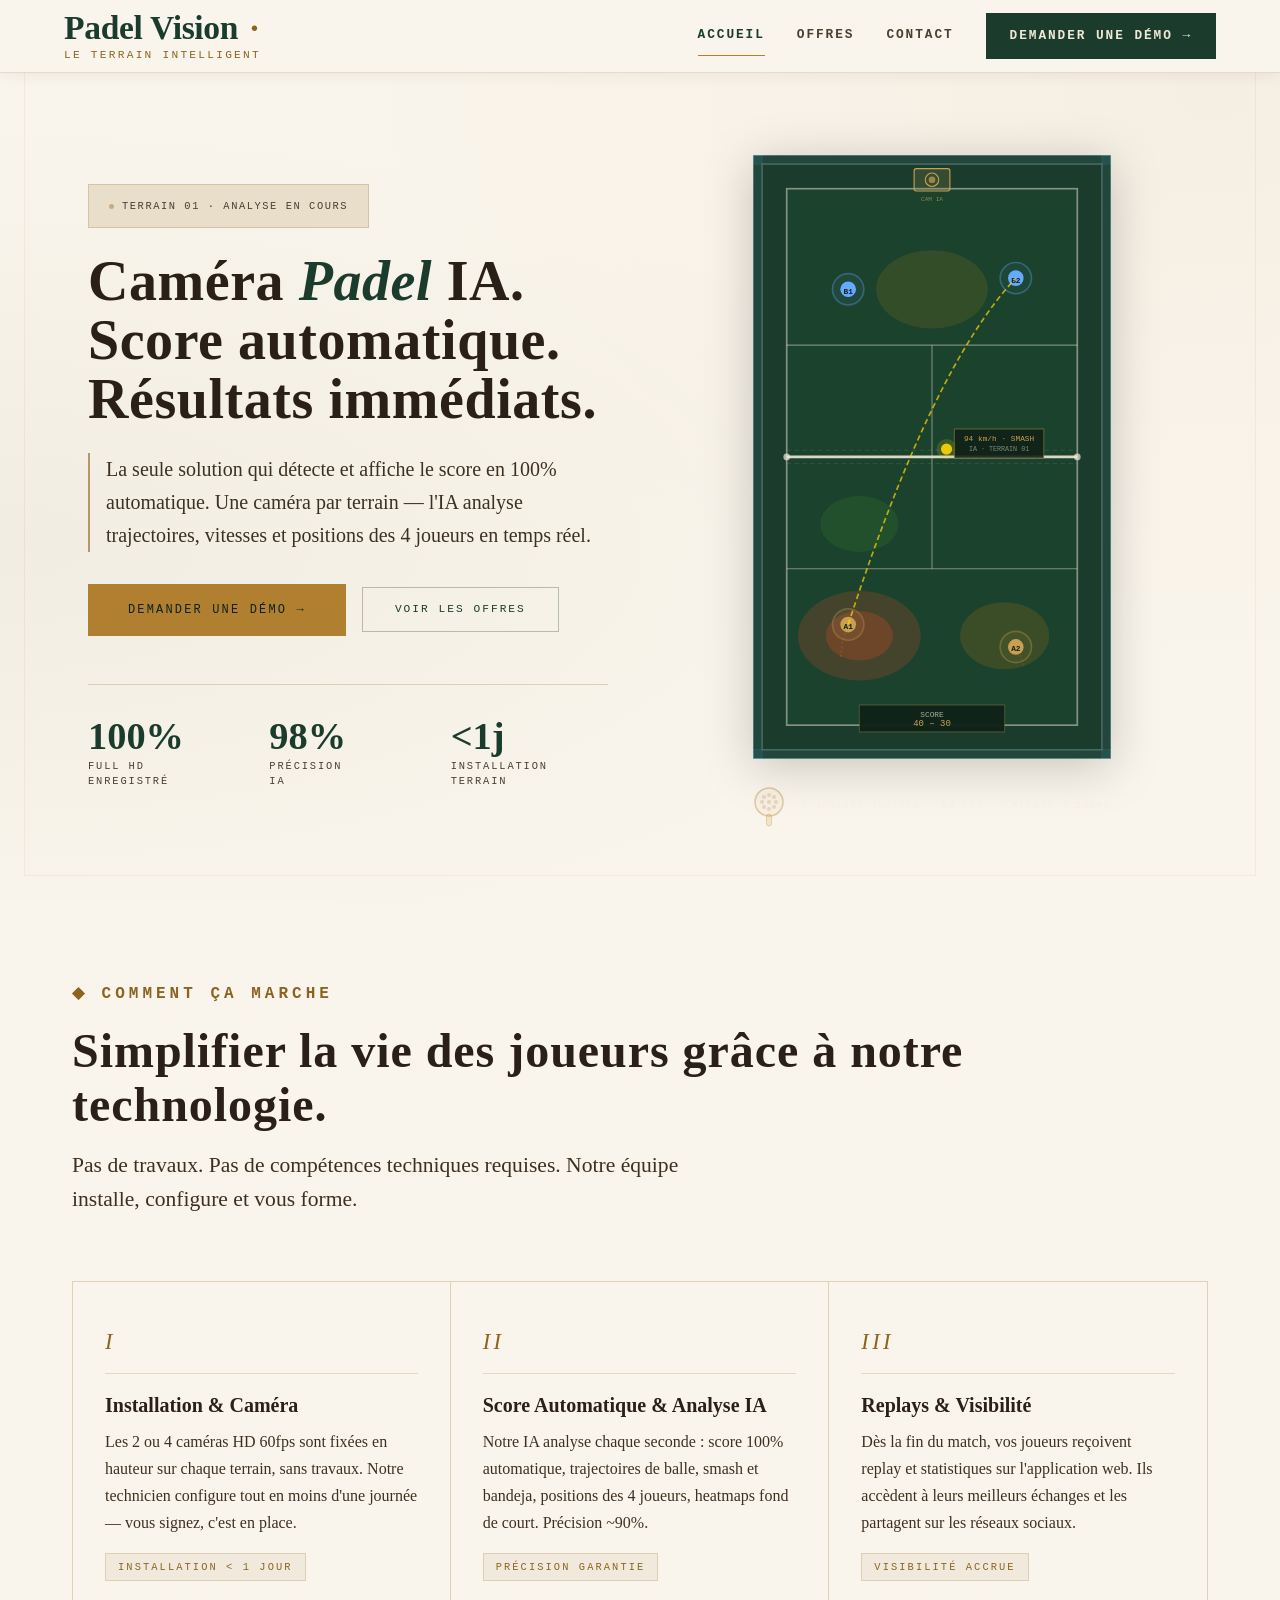
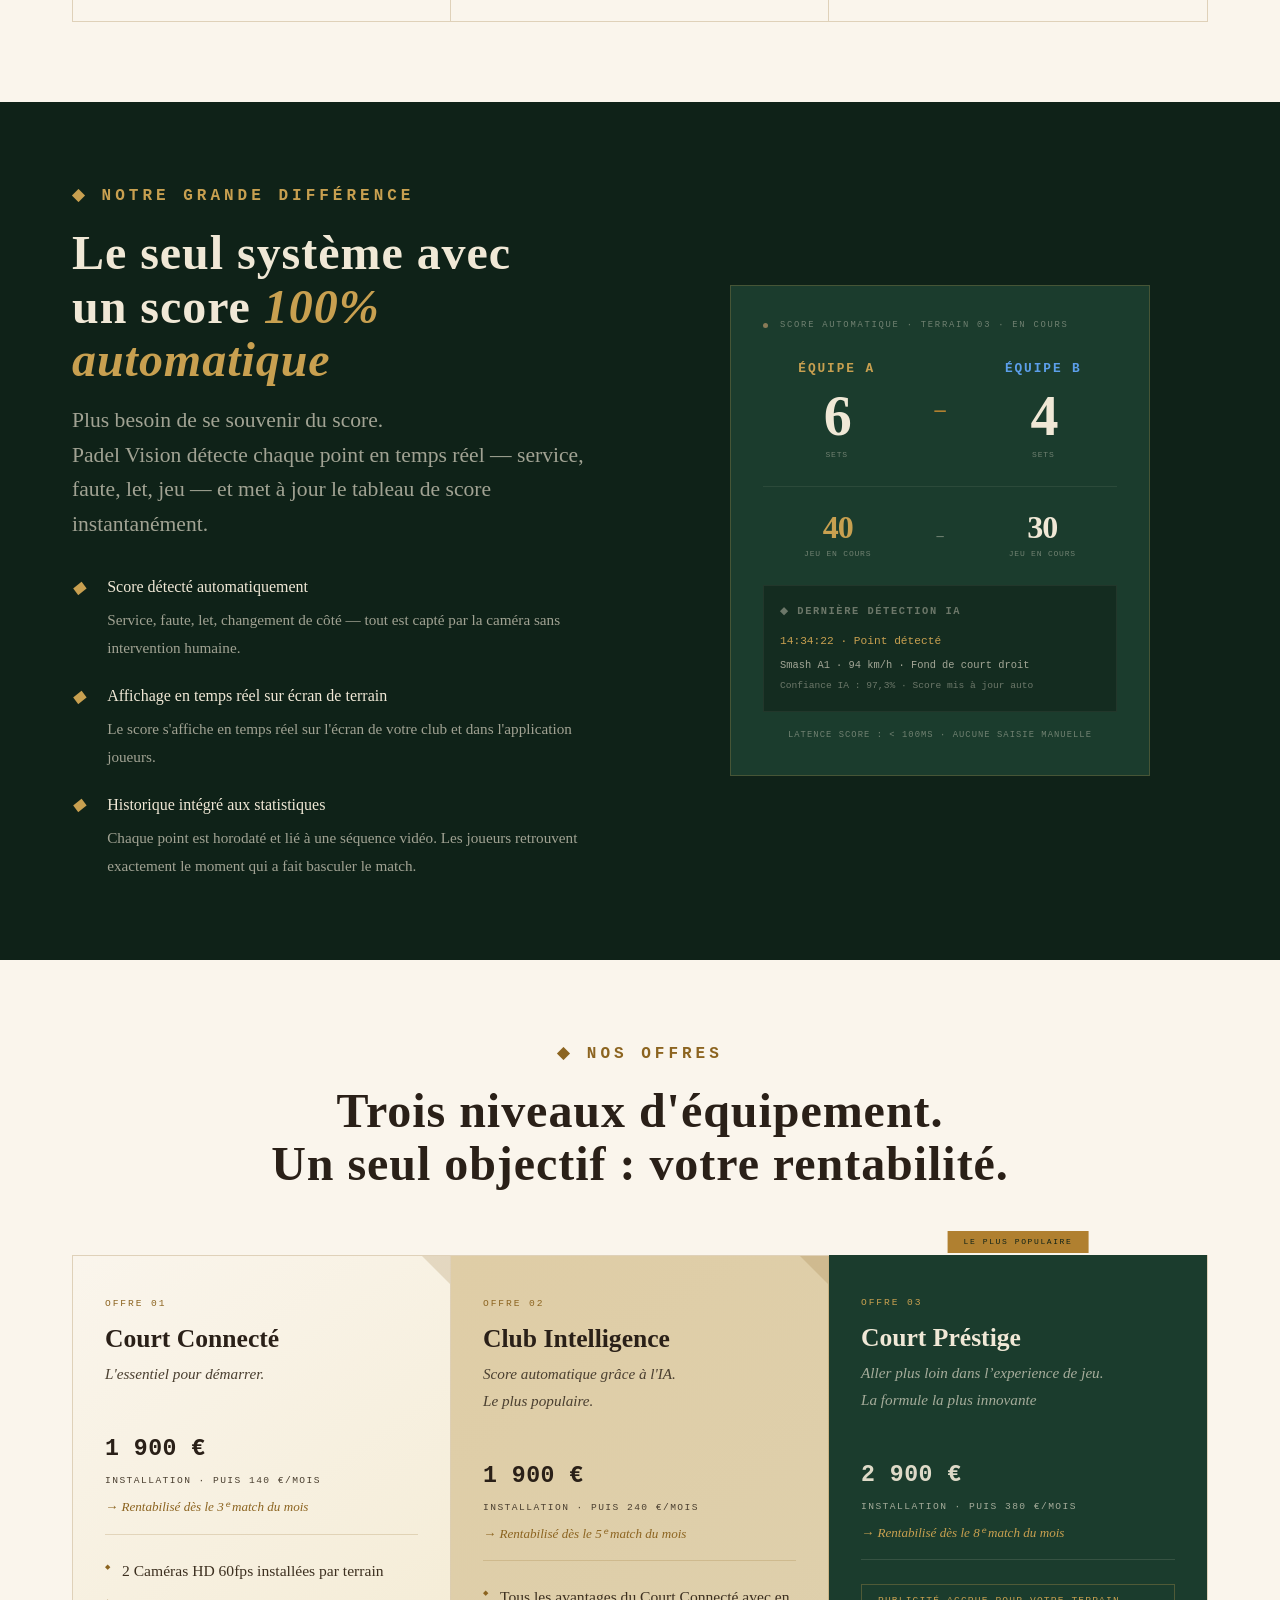
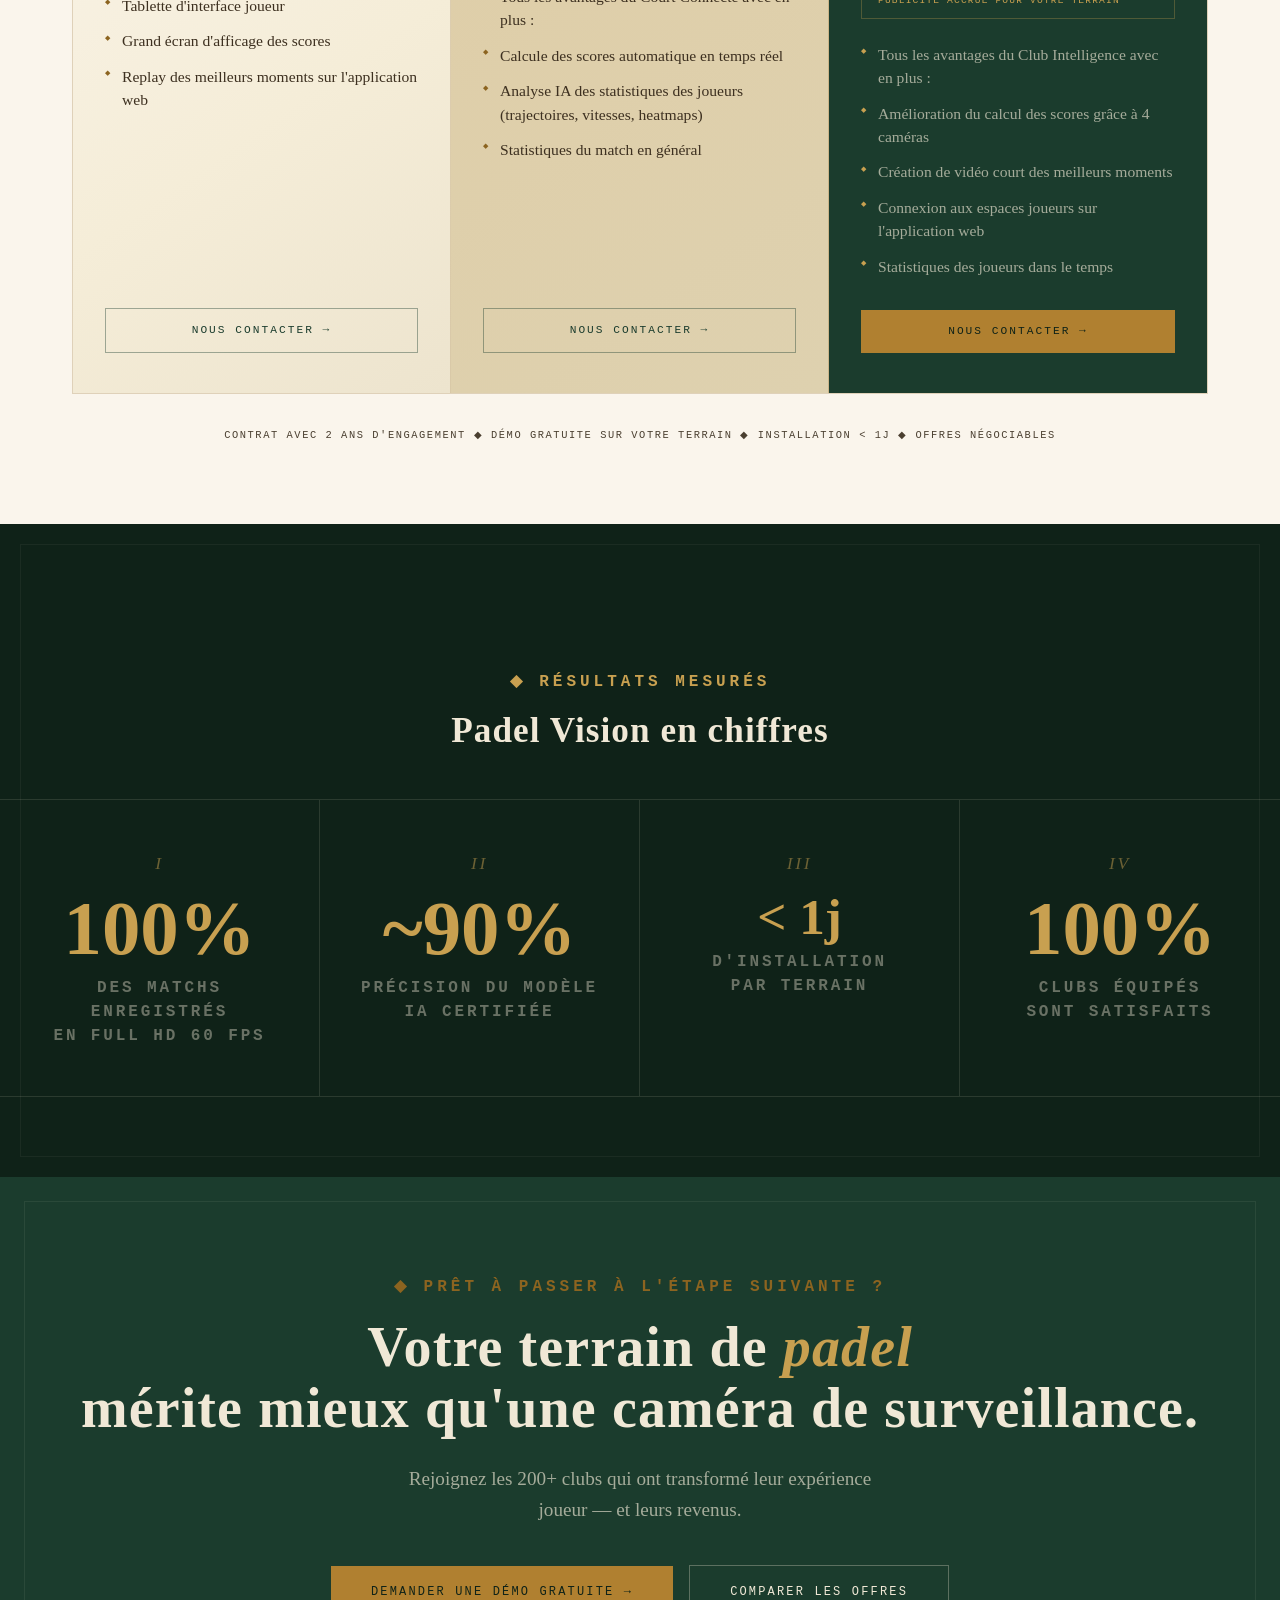
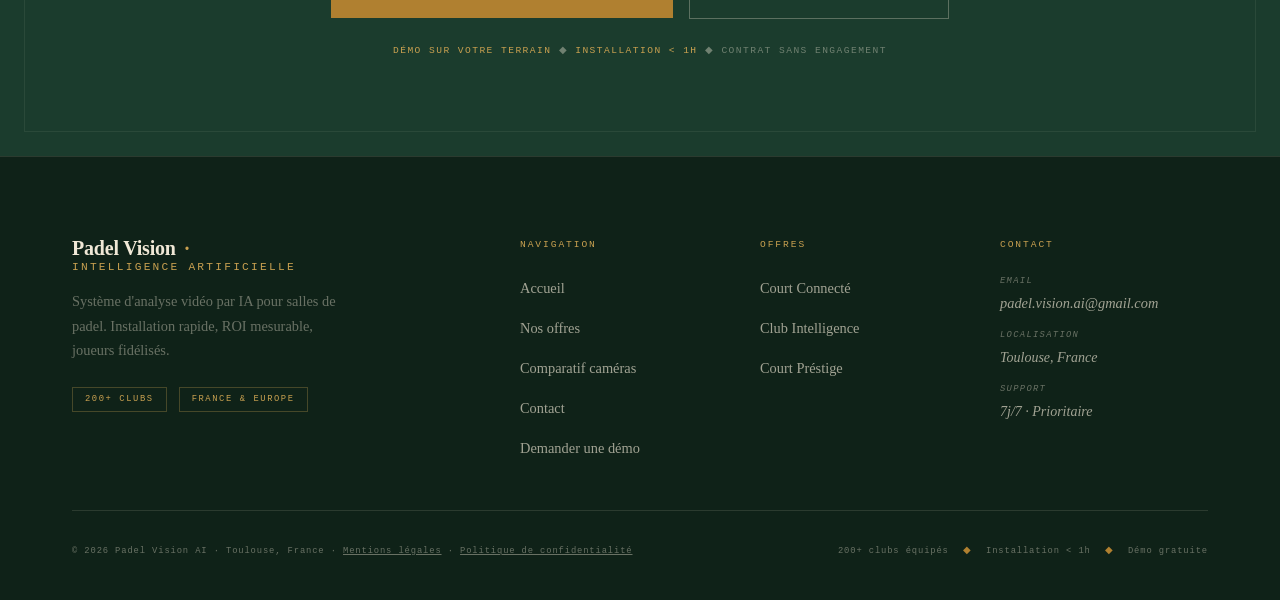
==== commit 3c15bf2a: "resolve conflit" ====
--- a/index.html
+++ b/index.html
@@ -63,29 +63,69 @@
       {
         "@type": "Organization",
         "@id": "https://padelvisionai.com/#organization",
-        "name": "Padel Vision",
-        "alternateName": "Padel Vision AI",
+        "name": "Padel Vision AI",
+        "alternateName": "Padel Vision",
         "url": "https://padelvisionai.com",
         "email": "padel.vision.ai@gmail.com",
+        "logo": {
+          "@type": "ImageObject",
+          "url": "https://padelvisionai.com/assets/images/og-padelvision.png",
+          "width": 1200,
+          "height": 630
+        },
         "address": {
           "@type": "PostalAddress",
           "addressLocality": "Toulouse",
           "addressRegion": "Occitanie",
           "addressCountry": "FR"
         },
-        "description": "Système d'analyse vidéo par IA pour salles de padel. Score 100% automatique, replays annotés, statistiques avancées, revenus additionnels pour clubs.",
-        "sameAs": []
+        "contactPoint": {
+          "@type": "ContactPoint",
+          "email": "padel.vision.ai@gmail.com",
+          "contactType": "sales",
+          "availableLanguage": "French",
+          "areaServed": "FR"
+        },
+        "description": "Système d'analyse vidéo par IA pour salles de padel. Score 100% automatique, replays annotés, statistiques avancées, revenus additionnels pour clubs."
       },
       {
         "@type": "WebSite",
         "@id": "https://padelvisionai.com/#website",
-        "name": "Padel Vision",
+        "name": "Padel Vision AI",
         "url": "https://padelvisionai.com",
         "inLanguage": "fr",
-        "publisher": { "@id": "https://padelvisionai.com/#organization" }
+        "publisher": { "@id": "https://padelvisionai.com/#organization" },
+        "potentialAction": {
+          "@type": "SearchAction",
+          "target": {
+            "@type": "EntryPoint",
+            "urlTemplate": "https://padelvisionai.com/?s={search_term_string}"
+          },
+          "query-input": "required name=search_term_string"
+        }
+      },
+      {
+        "@type": "WebPage",
+        "@id": "https://padelvisionai.com/#webpage",
+        "url": "https://padelvisionai.com/",
+        "name": "Caméra Padel IA — Analyse Vidéo Automatique | Padel Vision",
+        "isPartOf": { "@id": "https://padelvisionai.com/#website" },
+        "about": { "@id": "https://padelvisionai.com/#organization" },
+        "description": "Padel Vision équipe vos terrains de caméras IA HD. Score 100% automatique grâce à l'IA. Vidéo HD 60fps, statistiques avancées, revenus additionnels. Installation rapide.",
+        "inLanguage": "fr",
+        "datePublished": "2025-01-01",
+        "dateModified": "2026-03-27"
+      },
+      {
+        "@type": "BreadcrumbList",
+        "@id": "https://padelvisionai.com/#breadcrumb",
+        "itemListElement": [
+          { "@type": "ListItem", "position": 1, "name": "Accueil", "item": "https://padelvisionai.com/" }
+        ]
       },
       {
         "@type": "SoftwareApplication",
+        "@id": "https://padelvisionai.com/#app",
         "name": "Padel Vision — Application Joueurs",
         "applicationCategory": "SportsApplication",
         "operatingSystem": "iOS, Android",
@@ -98,35 +138,29 @@
         "publisher": { "@id": "https://padelvisionai.com/#organization" }
       },
       {
-        "@type": "WebPage",
-        "@id": "https://padelvisionai.com/#webpage",
-        "url": "https://padelvisionai.com/",
-        "name": "Caméra Padel IA — Analyse Vidéo Automatique | Padel Vision",
-        "isPartOf": { "@id": "https://padelvisionai.com/#website" },
-        "about": { "@id": "https://padelvisionai.com/#organization" },
-        "description": "Padel Vision équipe vos terrains de caméras IA HD. Score 100% automatique grâce à l'IA. Vidéo HD 60fps, statistiques avancées, revenus additionnels. Installation rapide.",
-        "inLanguage": "fr"
-      },
-      {
         "@type": "Product",
         "@id": "https://padelvisionai.com/#product-camera",
-        "name": "Caméra Padel Vision AI",
+        "name": "Système Caméra Padel Vision AI",
         "description": "Caméra HD 60fps avec analyse IA en temps réel pour terrains de padel. Détection automatique du score, trajectoires de balle, heatmaps et statistiques avancées.",
-        "brand": { "@type": "Brand", "name": "Padel Vision" },
+        "brand": { "@type": "Brand", "name": "Padel Vision AI" },
         "manufacturer": { "@id": "https://padelvisionai.com/#organization" },
         "category": "Caméra de sport intelligente",
         "offers": {
-          "@type": "Offer",
-          "seller": { "@id": "https://padelvisionai.com/#organization" },
+          "@type": "AggregateOffer",
+          "offerCount": 3,
+          "lowPrice": "1900",
+          "highPrice": "2900",
           "priceCurrency": "EUR",
           "availability": "https://schema.org/InStock",
-          "url": "https://padelvisionai.com/products.html"
+          "url": "https://padelvisionai.com/products.html",
+          "seller": { "@id": "https://padelvisionai.com/#organization" }
         }
       },
       {
         "@type": "Service",
         "@id": "https://padelvisionai.com/#service",
         "name": "Système d'analyse vidéo IA pour clubs de padel",
+        "url": "https://padelvisionai.com/products.html",
         "description": "Installation de caméras IA sur terrains de padel avec analyse en temps réel, score automatique, replays annotés et statistiques avancées pour les joueurs.",
         "provider": { "@id": "https://padelvisionai.com/#organization" },
         "serviceType": "Analyse vidéo sportive par intelligence artificielle",
@@ -545,7 +579,7 @@
         </div>
       </div>
 
-      <!-- Produit 3: Réseau Premium -->
+      <!-- Produit 3: Court Préstige -->
       <div class="pricing-card pricing-card--featured">
         <div class="pricing-card__eyebrow">Offre 03</div>
         <h3 class="pricing-card__name">Court Préstige</h3>
@@ -664,7 +698,7 @@
         <ul class="footer__links" role="list">
           <li><a href="products.html" class="footer__link">Court Connecté</a></li>
           <li><a href="products.html" class="footer__link">Club Intelligence</a></li>
-          <li><a href="products.html" class="footer__link">Réseau Premium</a></li>
+          <li><a href="products.html" class="footer__link">Court Préstige</a></li>
         </ul>
       </div>
 
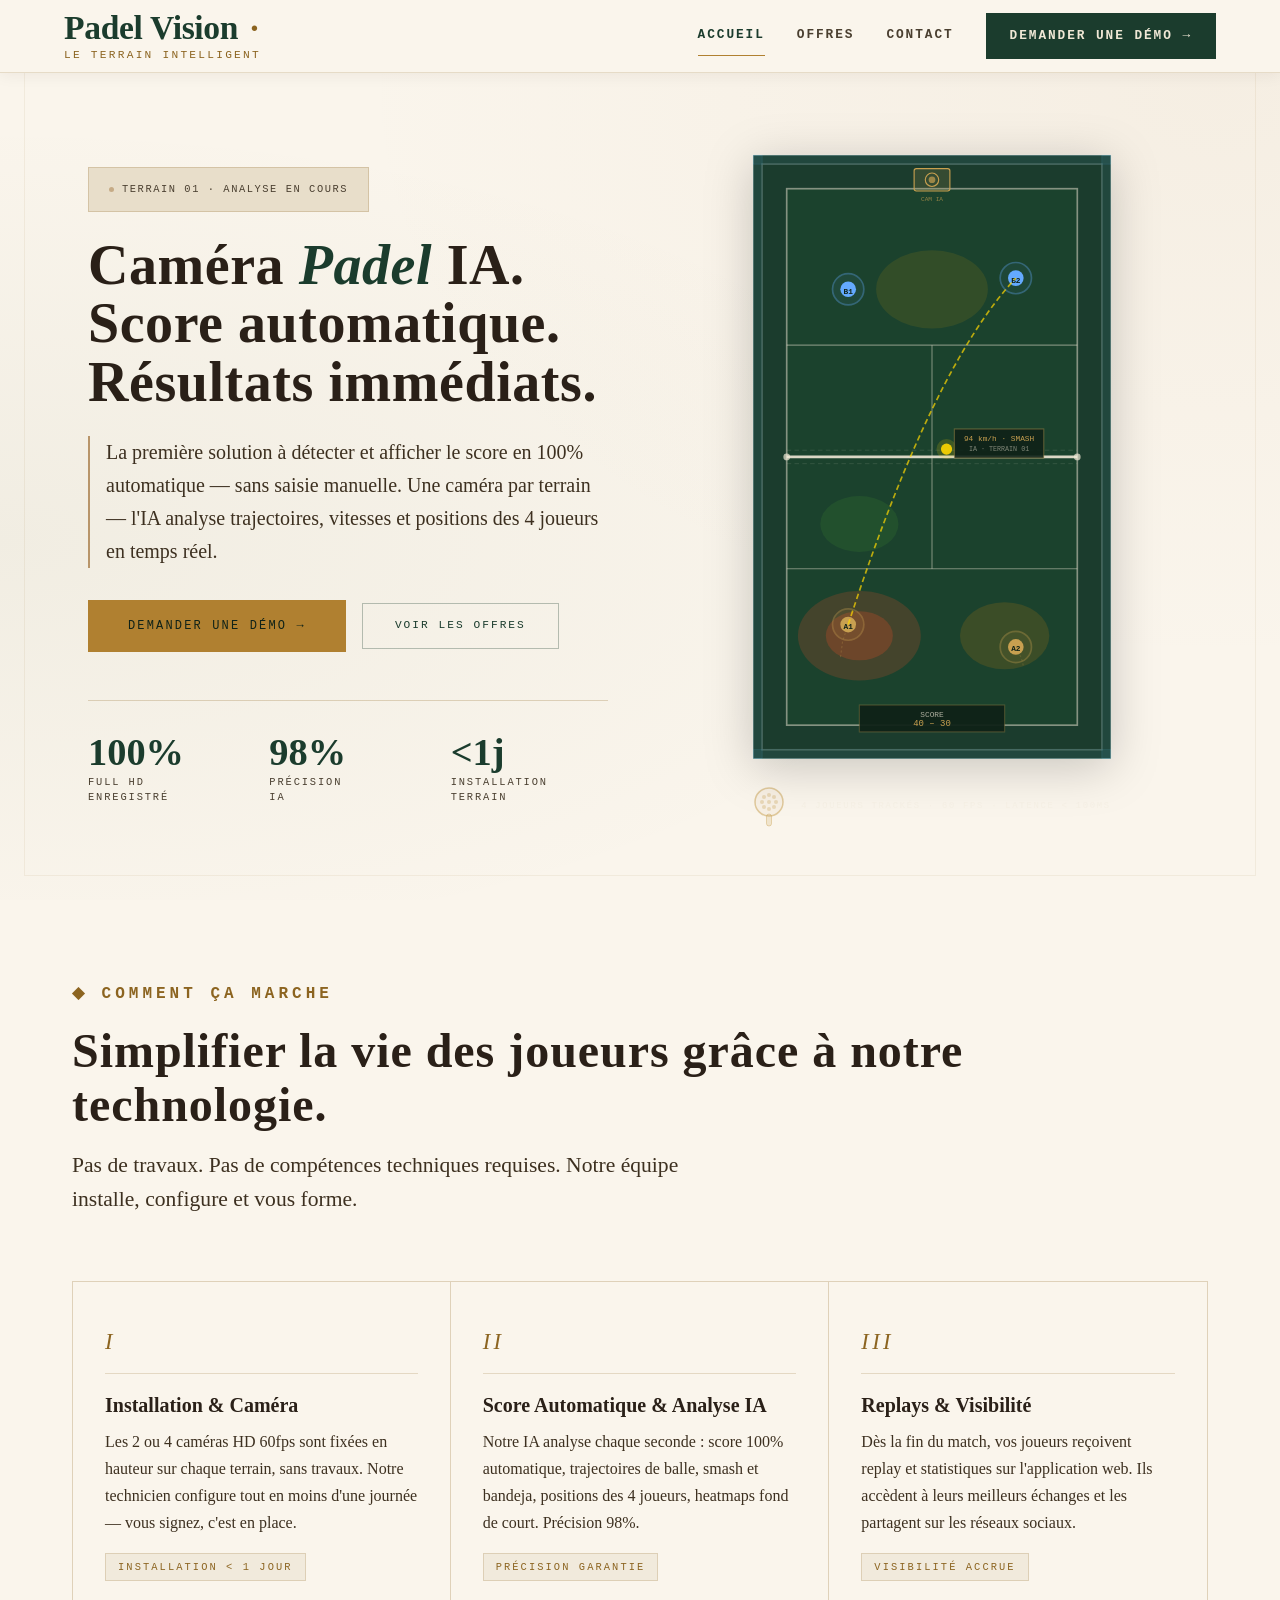
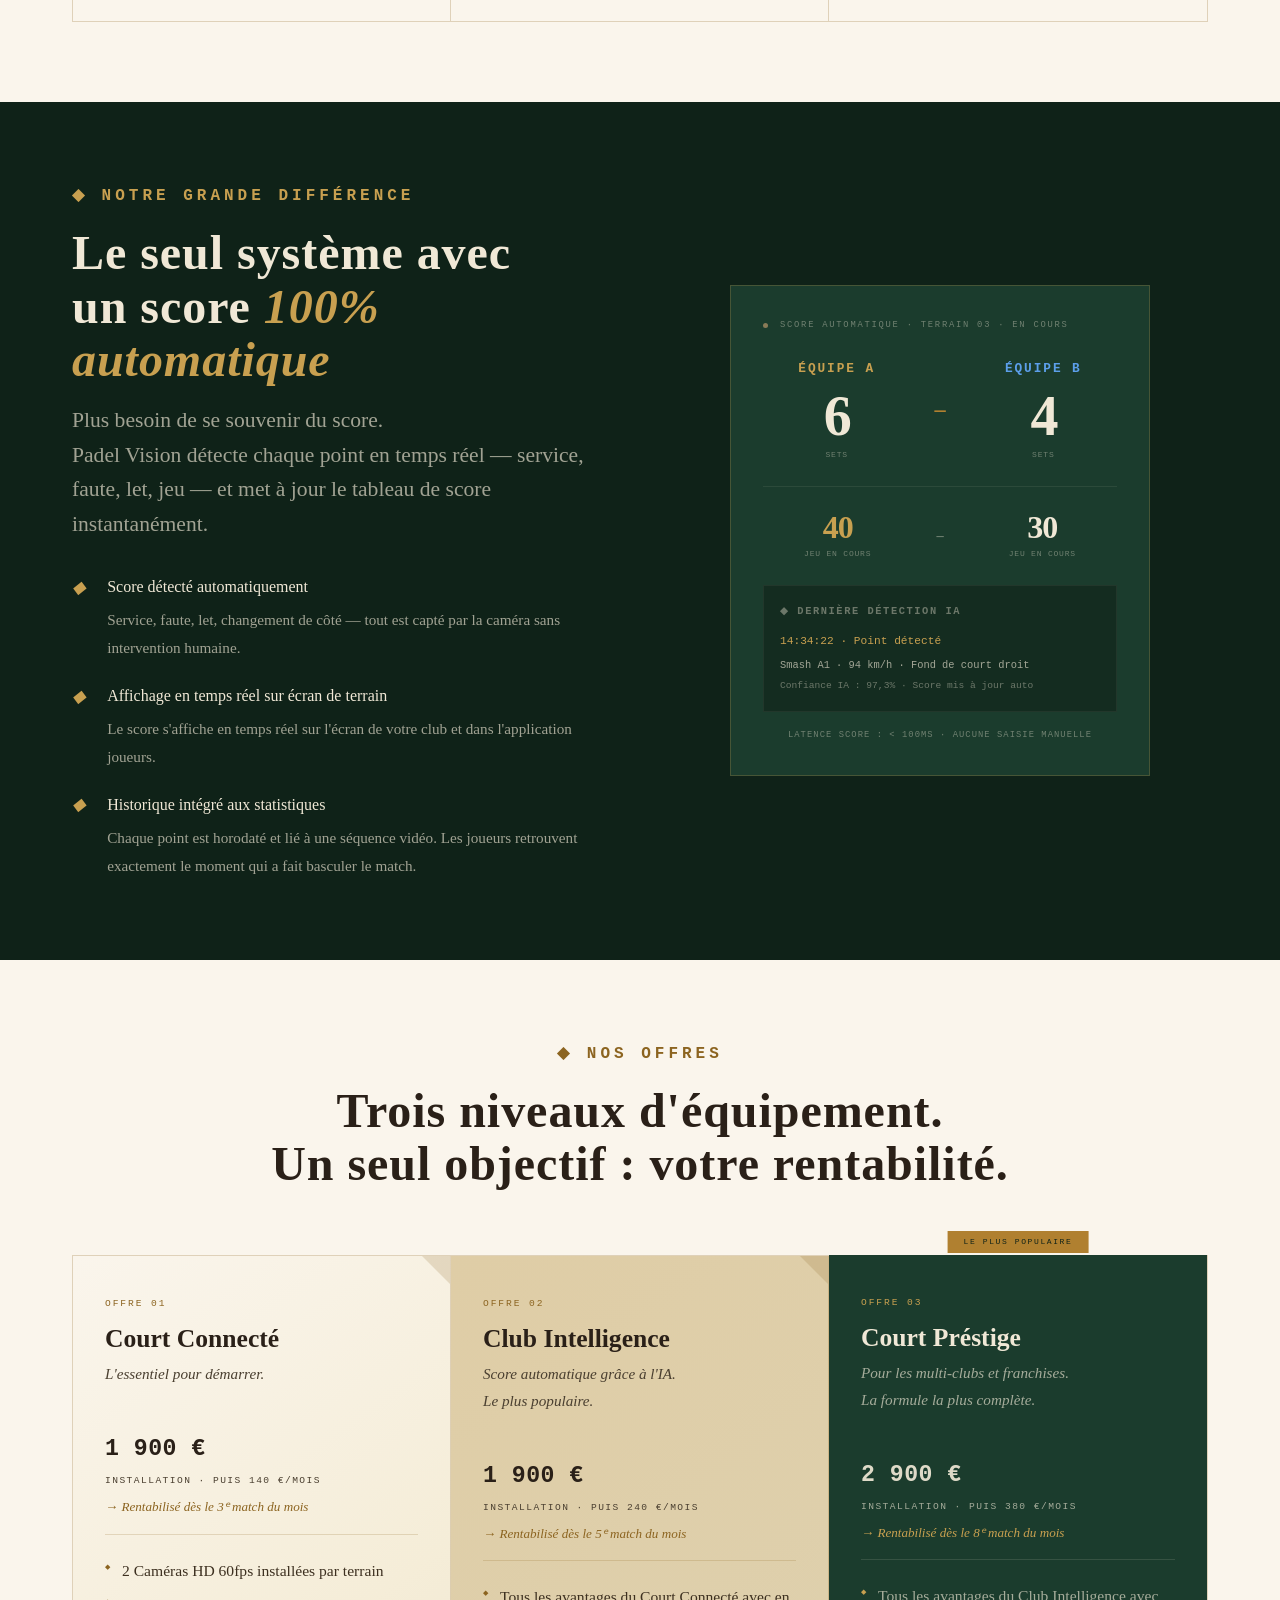
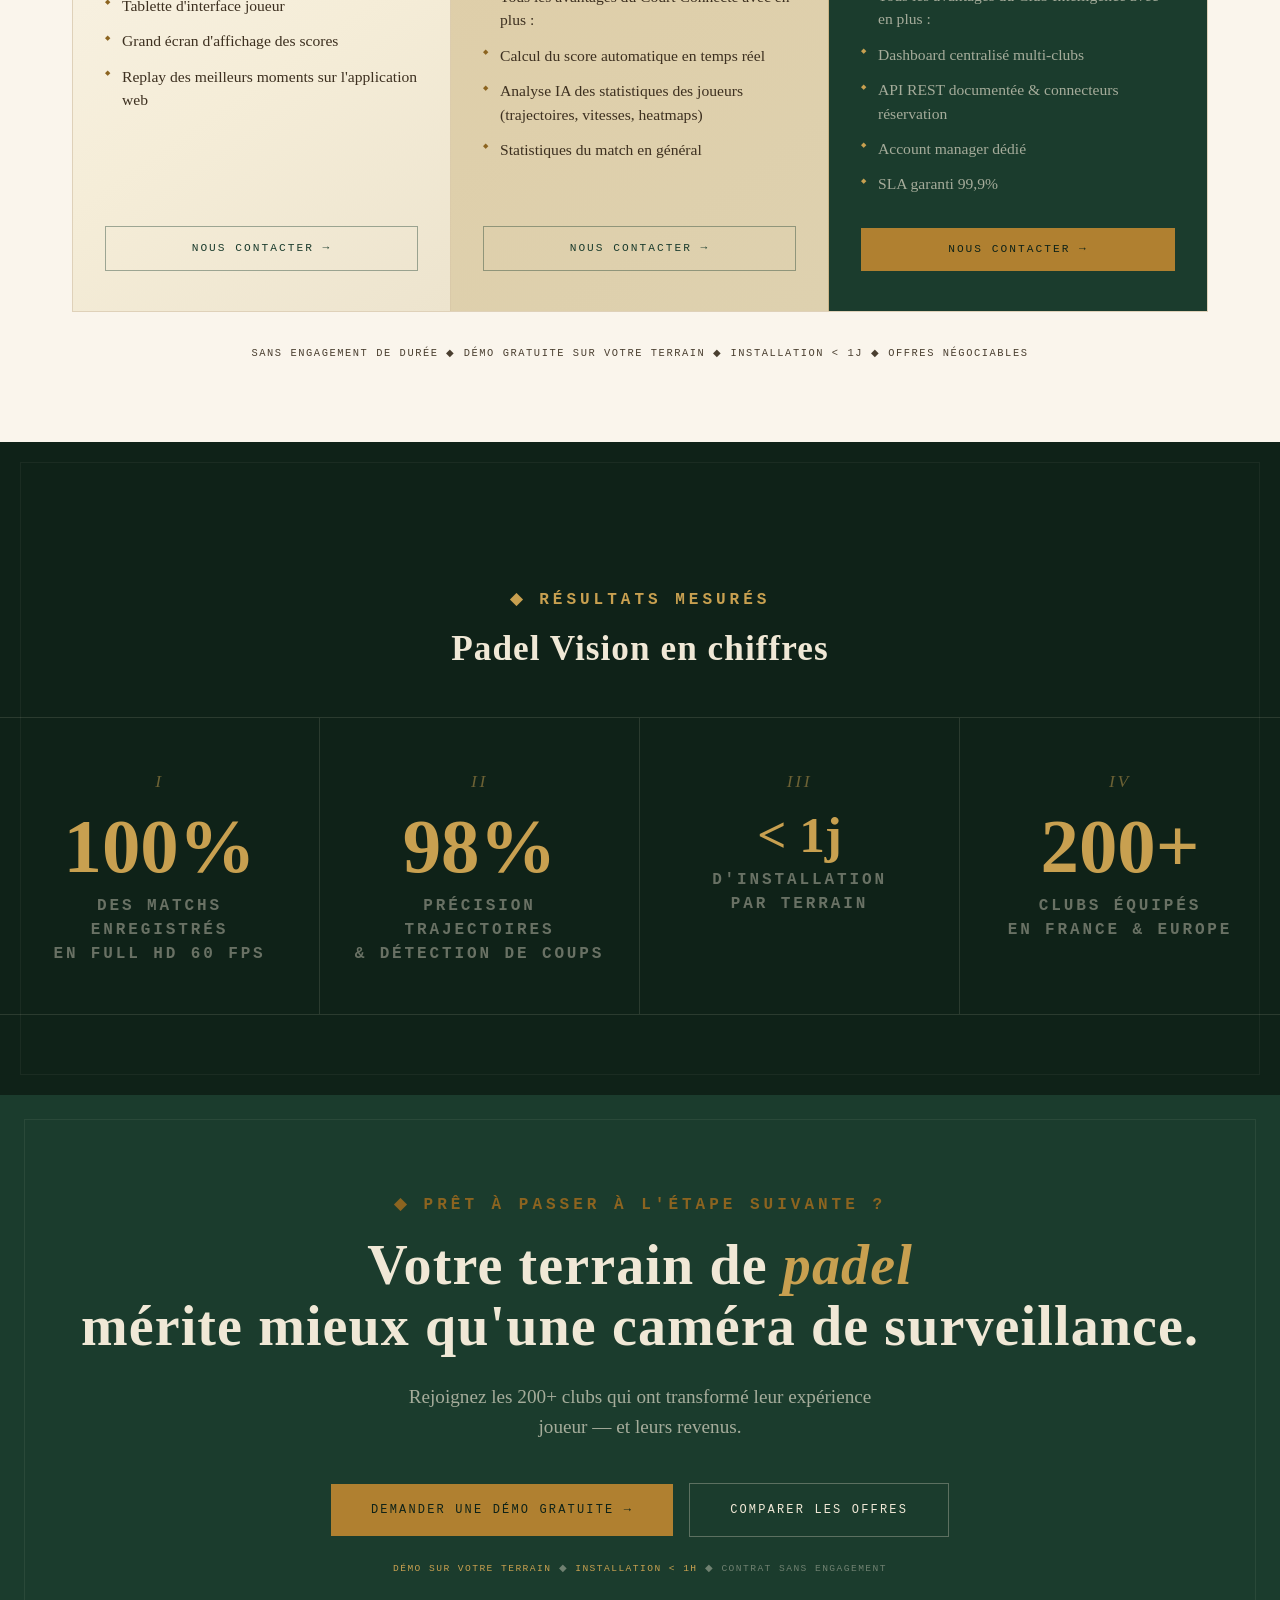
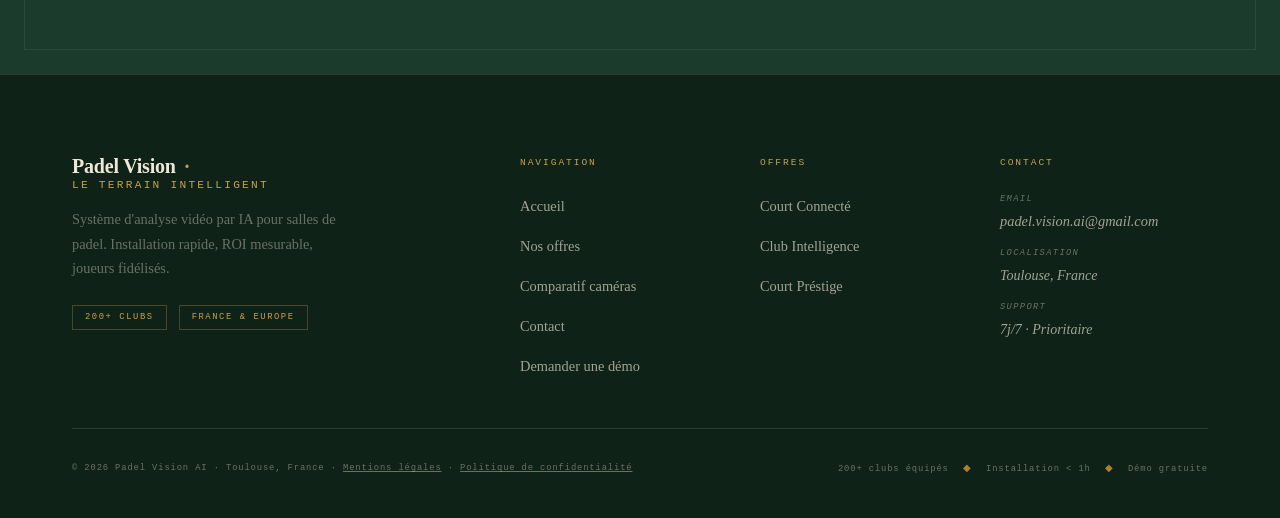
==== commit 8fab8b3a: "Remove Veo comparison page, add campaign assets Delete outdated competitor pages (alternative-veo-pa" ====
--- a/index.html
+++ b/index.html
@@ -220,7 +220,7 @@
 <nav class="mobile-menu" id="mobile-menu" aria-hidden="true" aria-label="Menu mobile">
   <a href="/" class="mobile-menu__link" aria-current="page">Accueil</a>
   <a href="products.html" class="mobile-menu__link">Offres</a>
-  <a href="comparatif-cameras-padel.html" class="mobile-menu__link">Comparatif</a>
+  <!-- <a href="comparatif-cameras-padel.html" class="mobile-menu__link">Comparatif</a> -->
   <a href="contact.html" class="mobile-menu__link">Contact</a>
   <a href="contact.html" class="mobile-menu__cta">Demander une démo →</a>
 </nav>
@@ -229,7 +229,7 @@
 <main id="main-content">
 
 <!-- ═══ HERO ═══ -->
-<section class="hero" aria-label="Introduction Padel Vision">
+<section class="hero" aria-label="Introduction Padel Vision" data-track-section="hero">
   <div class="hero__inner">
 
     <!-- Left: text -->
@@ -246,7 +246,7 @@
       </h1>
 
       <p class="hero__lead reveal reveal--delay-2">
-        La seule solution qui détecte et affiche le score en 100% automatique. Une caméra par terrain — l'IA analyse trajectoires, vitesses et positions des 4 joueurs en temps réel.
+        La première solution à détecter et afficher le score en 100% automatique — sans saisie manuelle. Une caméra par terrain — l'IA analyse trajectoires, vitesses et positions des 4 joueurs en temps réel.
       </p>
 
       <div class="hero__actions reveal reveal--delay-3">
@@ -395,7 +395,7 @@
 </section>
 
 <!-- ═══ HOW IT WORKS ═══ -->
-<section class="section" id="comment-ca-marche" aria-labelledby="how-title">
+<section class="section" id="comment-ca-marche" aria-labelledby="how-title" data-track-section="comment_ca_marche">
   <div class="container">
     <div class="section__header reveal">
       <div class="section__eyebrow">◆ Comment ça marche</div>
@@ -414,7 +414,7 @@
       <div class="step reveal reveal--delay-2">
         <span class="step__icon" aria-hidden="true">II</span>
         <h3 class="step__title">Score Automatique &amp; Analyse IA</h3>
-        <p class="step__desc">Notre IA analyse chaque seconde : score 100% automatique, trajectoires de balle, smash et bandeja, positions des 4 joueurs, heatmaps fond de court. Précision ~90%.</p>
+        <p class="step__desc">Notre IA analyse chaque seconde : score 100% automatique, trajectoires de balle, smash et bandeja, positions des 4 joueurs, heatmaps fond de court. Précision 98%.</p>
         <span class="step__tag">Précision garantie</span>
       </div>
 
@@ -429,7 +429,7 @@
 </section>
 
 <!-- ═══ AI SCORING DIFFERENTIATOR ═══ -->
-<section class="section section--dark" aria-labelledby="scoring-title">
+<section class="section section--dark" aria-labelledby="scoring-title" data-track-section="score_automatique">
   <div class="container">
     <div class="scoring-layout">
 
@@ -526,7 +526,7 @@
 </section>
 
 <!-- ═══ PRICING ═══ -->
-<section class="section" id="offres" aria-labelledby="pricing-title">
+<section class="section" id="offres" aria-labelledby="pricing-title" data-track-section="tarifs">
   <div class="container">
     <div class="section__header reveal" style="text-align:center;">
       <div class="section__eyebrow" style="justify-content:center;">◆ Nos Offres</div>
@@ -549,7 +549,7 @@
         <ul class="pricing-card__features" role="list">
           <li class="pricing-feature">2 Caméras HD 60fps installées par terrain</li>
           <li class="pricing-feature">Tablette d'interface joueur</li>
-          <li class="pricing-feature">Grand écran d'afficage des scores</li>
+          <li class="pricing-feature">Grand écran d'affichage des scores</li>
           <li class="pricing-feature">Replay des meilleurs moments sur l'application web</li>
         </ul>
         <div class="pricing-card__cta">
@@ -570,7 +570,7 @@
         <div class="pricing-card__rule"></div>
         <ul class="pricing-card__features" role="list">
           <li class="pricing-feature">Tous les avantages du Court Connecté avec en plus :</li>
-          <li class="pricing-feature">Calcule des scores automatique en temps réel</li>
+          <li class="pricing-feature">Calcul du score automatique en temps réel</li>
           <li class="pricing-feature">Analyse IA des statistiques des joueurs (trajectoires, vitesses, heatmaps)</li>
           <li class="pricing-feature">Statistiques du match en général</li>
         </ul>
@@ -583,20 +583,19 @@
       <div class="pricing-card pricing-card--featured">
         <div class="pricing-card__eyebrow">Offre 03</div>
         <h3 class="pricing-card__name">Court Préstige</h3>
-        <p class="pricing-card__tagline">Aller plus loin dans l’experience de jeu.<br>La formule la plus innovante</p>
+        <p class="pricing-card__tagline">Pour les multi-clubs et franchises.<br>La formule la plus complète.</p>
         <div style="margin:1.1rem 0 0.9rem;">
           <div style="font-family:’Courier Prime’,monospace;font-size:1.45rem;font-weight:700;letter-spacing:0.02em;">2 900 €</div>
           <div style="font-family:’Courier Prime’,monospace;font-size:0.6rem;letter-spacing:0.15em;text-transform:uppercase;opacity:0.7;margin-top:0.2rem;">installation · puis 380 €/mois</div>
           <div style="font-family:var(--font-refined);font-size:0.82rem;font-style:italic;color:var(--gold-light);margin-top:0.4rem;">→ Rentabilisé dès le 8ᵉ match du mois</div>
         </div>
         <div class="pricing-card__rule"></div>
-        <div class="pricing-card__roi">Publicité accrue pour votre terrain</div>
         <ul class="pricing-card__features" role="list">
           <li class="pricing-feature">Tous les avantages du Club Intelligence avec en plus :</li>
-          <li class="pricing-feature">Amélioration du calcul des scores grâce à 4 caméras</li>
-          <li class="pricing-feature">Création de vidéo court des meilleurs moments</li>
-          <li class="pricing-feature">Connexion aux espaces joueurs sur l'application web</li>
-          <li class="pricing-feature">Statistiques des joueurs dans le temps</li>
+          <li class="pricing-feature">Dashboard centralisé multi-clubs</li>
+          <li class="pricing-feature">API REST documentée &amp; connecteurs réservation</li>
+          <li class="pricing-feature">Account manager dédié</li>
+          <li class="pricing-feature">SLA garanti 99,9%</li>
         </ul>
         <div class="pricing-card__cta">
           <a href="contact.html" class="btn  btn--primary" style="display:block;text-align:center;">Nous contacter →</a>
@@ -606,13 +605,13 @@
     </div>
 
     <p style="text-align:center;margin-top:2rem;font-family:'Courier Prime',monospace;font-size:0.65rem;letter-spacing:0.15em;text-transform:uppercase;color:var(--warm-gray);">
-      Contrat avec 2 ans d'engagement ◆ Démo gratuite sur votre terrain ◆ Installation &lt; 1j ◆ Offres négociables
+      Sans engagement de durée ◆ Démo gratuite sur votre terrain ◆ Installation &lt; 1j ◆ Offres négociables
     </p>
   </div>
 </section>
 
 <!-- ═══ SCOREBOARD / KEY FIGURES ═══ -->
-<section class="scoreboard section" aria-labelledby="scoreboard-title">
+<section class="scoreboard section" aria-labelledby="scoreboard-title" data-track-section="chiffres_cles">
   <div class="scoreboard__header">
     <div class="section__eyebrow" style="justify-content:center;color:var(--gold-light);">◆ Résultats Mesurés</div>
     <h2 class="scoreboard__title" id="scoreboard-title">Padel Vision en chiffres</h2>
@@ -626,8 +625,8 @@
     </div>
     <div class="stat-cell reveal reveal--delay-1" role="listitem">
       <div style="font-family:'Cormorant Garamond',Georgia,serif;font-size:1.1rem;font-style:italic;letter-spacing:0.15em;color:rgba(200,160,80,0.5);margin-bottom:0.75rem;" aria-hidden="true">II</div>
-      <div class="stat-cell__value" data-count="98" data-suffix="%">~90%</div>
-      <div class="stat-cell__label">précision du modèle<br>IA certifiée</div>
+      <div class="stat-cell__value" data-count="98" data-suffix="%">98%</div>
+      <div class="stat-cell__label">précision trajectoires<br>&amp; détection de coups</div>
     </div>
     <div class="stat-cell reveal reveal--delay-2" role="listitem">
       <div style="font-family:'Cormorant Garamond',Georgia,serif;font-size:1.1rem;font-style:italic;letter-spacing:0.15em;color:rgba(200,160,80,0.5);margin-bottom:0.75rem;" aria-hidden="true">III</div>
@@ -636,15 +635,15 @@
     </div>
     <div class="stat-cell reveal reveal--delay-3" role="listitem">
       <div style="font-family:'Cormorant Garamond',Georgia,serif;font-size:1.1rem;font-style:italic;letter-spacing:0.15em;color:rgba(200,160,80,0.5);margin-bottom:0.75rem;" aria-hidden="true">IV</div>
-      <div class="stat-cell__value" data-count="200" data-suffix="+">100%</div>
-      <div class="stat-cell__label">clubs équipés<br>sont satisfaits</div>
+      <div class="stat-cell__value" data-count="200" data-suffix="+">200+</div>
+      <div class="stat-cell__label">clubs équipés<br>en France &amp; Europe</div>
     </div>
   </div>
 </section>
 
 
 <!-- ═══ CTA FINAL ═══ -->
-<section class="cta-section" aria-labelledby="cta-title">
+<section class="cta-section" aria-labelledby="cta-title" data-track-section="cta_finale">
   <div class="container">
     <div class="section__eyebrow" style="justify-content:center;">◆ Prêt à passer à l'étape suivante ?</div>
     <h2 class="cta-section__title" id="cta-title">
@@ -673,7 +672,7 @@
       <div class="footer__brand">
         <a href="/" class="logo" aria-label="Padel Vision — Accueil">
           <span class="logo__name">Padel Vision <span class="logo__dot" aria-hidden="true">·</span></span>
-          <span class="logo__sub" aria-hidden="true">Intelligence Artificielle</span>
+          <span class="logo__sub" aria-hidden="true">Le terrain intelligent</span>
         </a>
         <p class="footer__desc">Système d'analyse vidéo par IA pour salles de padel. Installation rapide, ROI mesurable, joueurs fidélisés.</p>
         <div style="display:flex;gap:0.75rem;align-items:center;flex-wrap:wrap;">
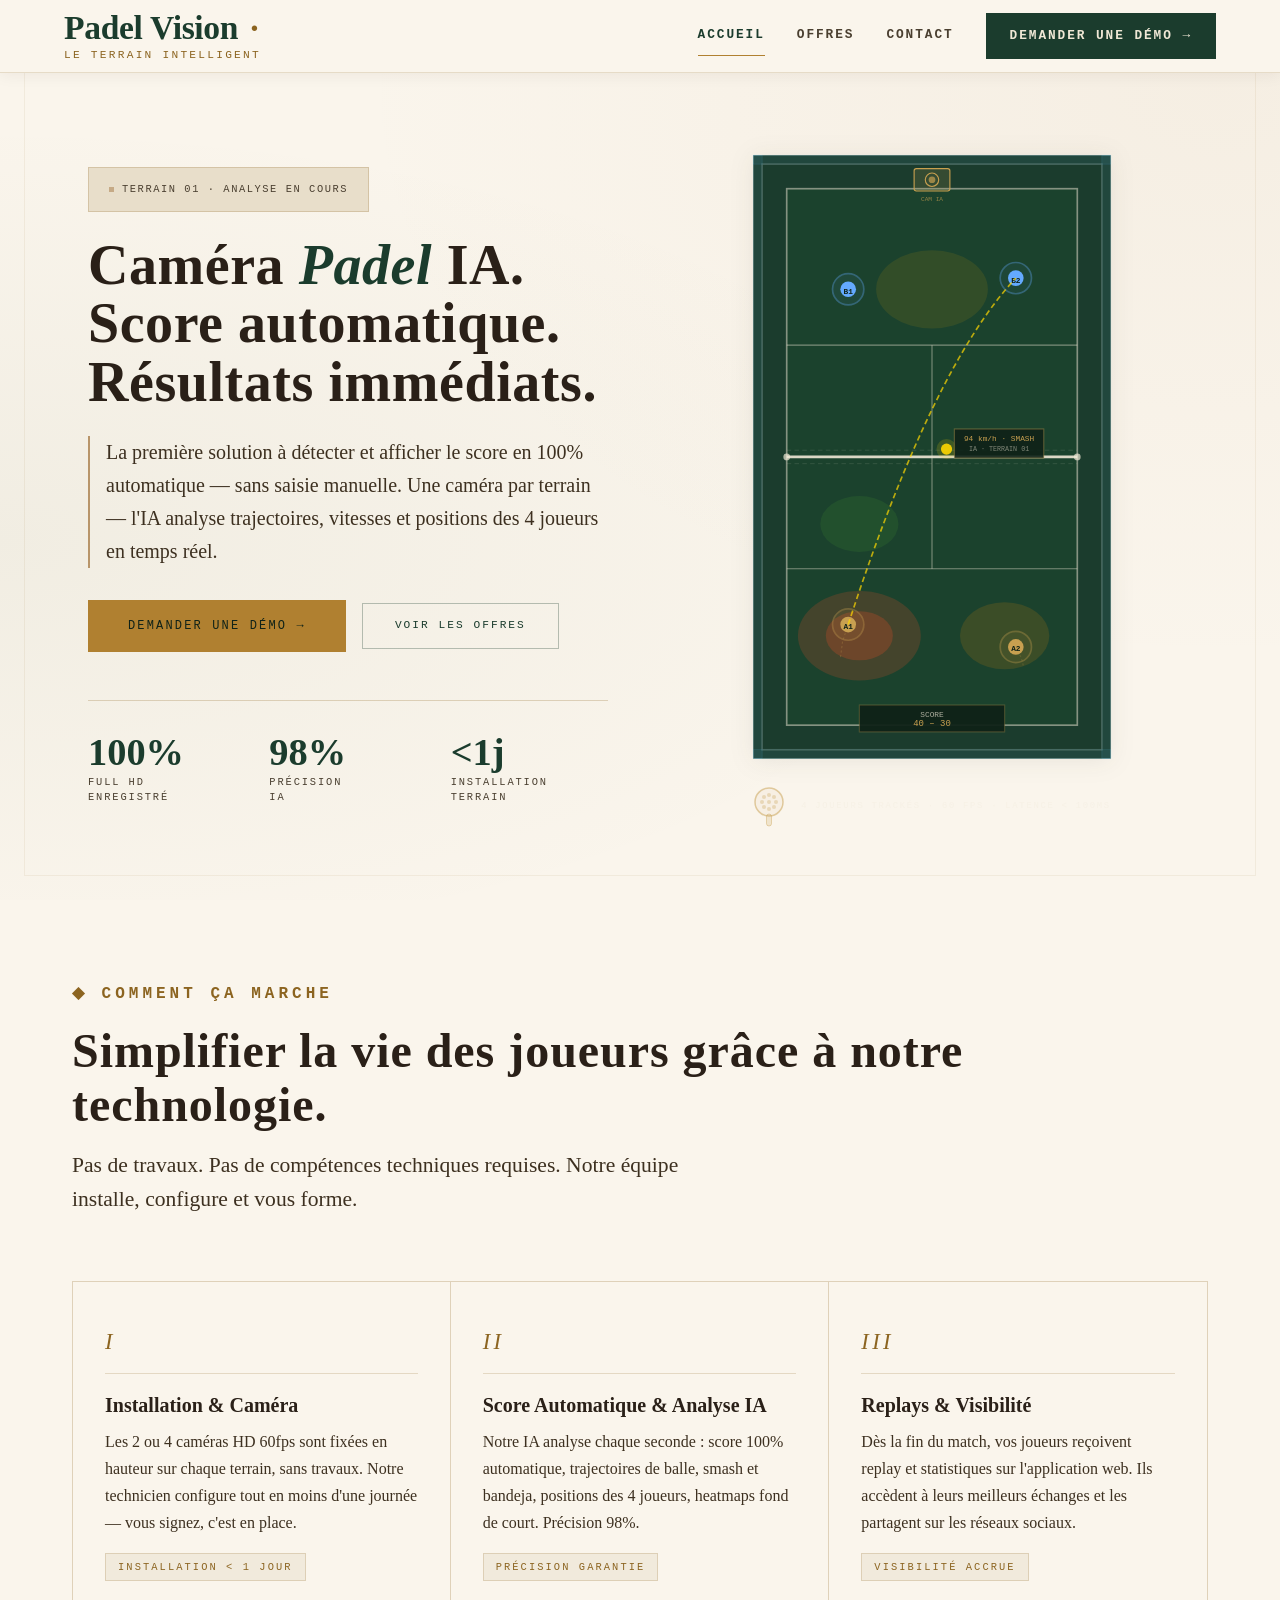
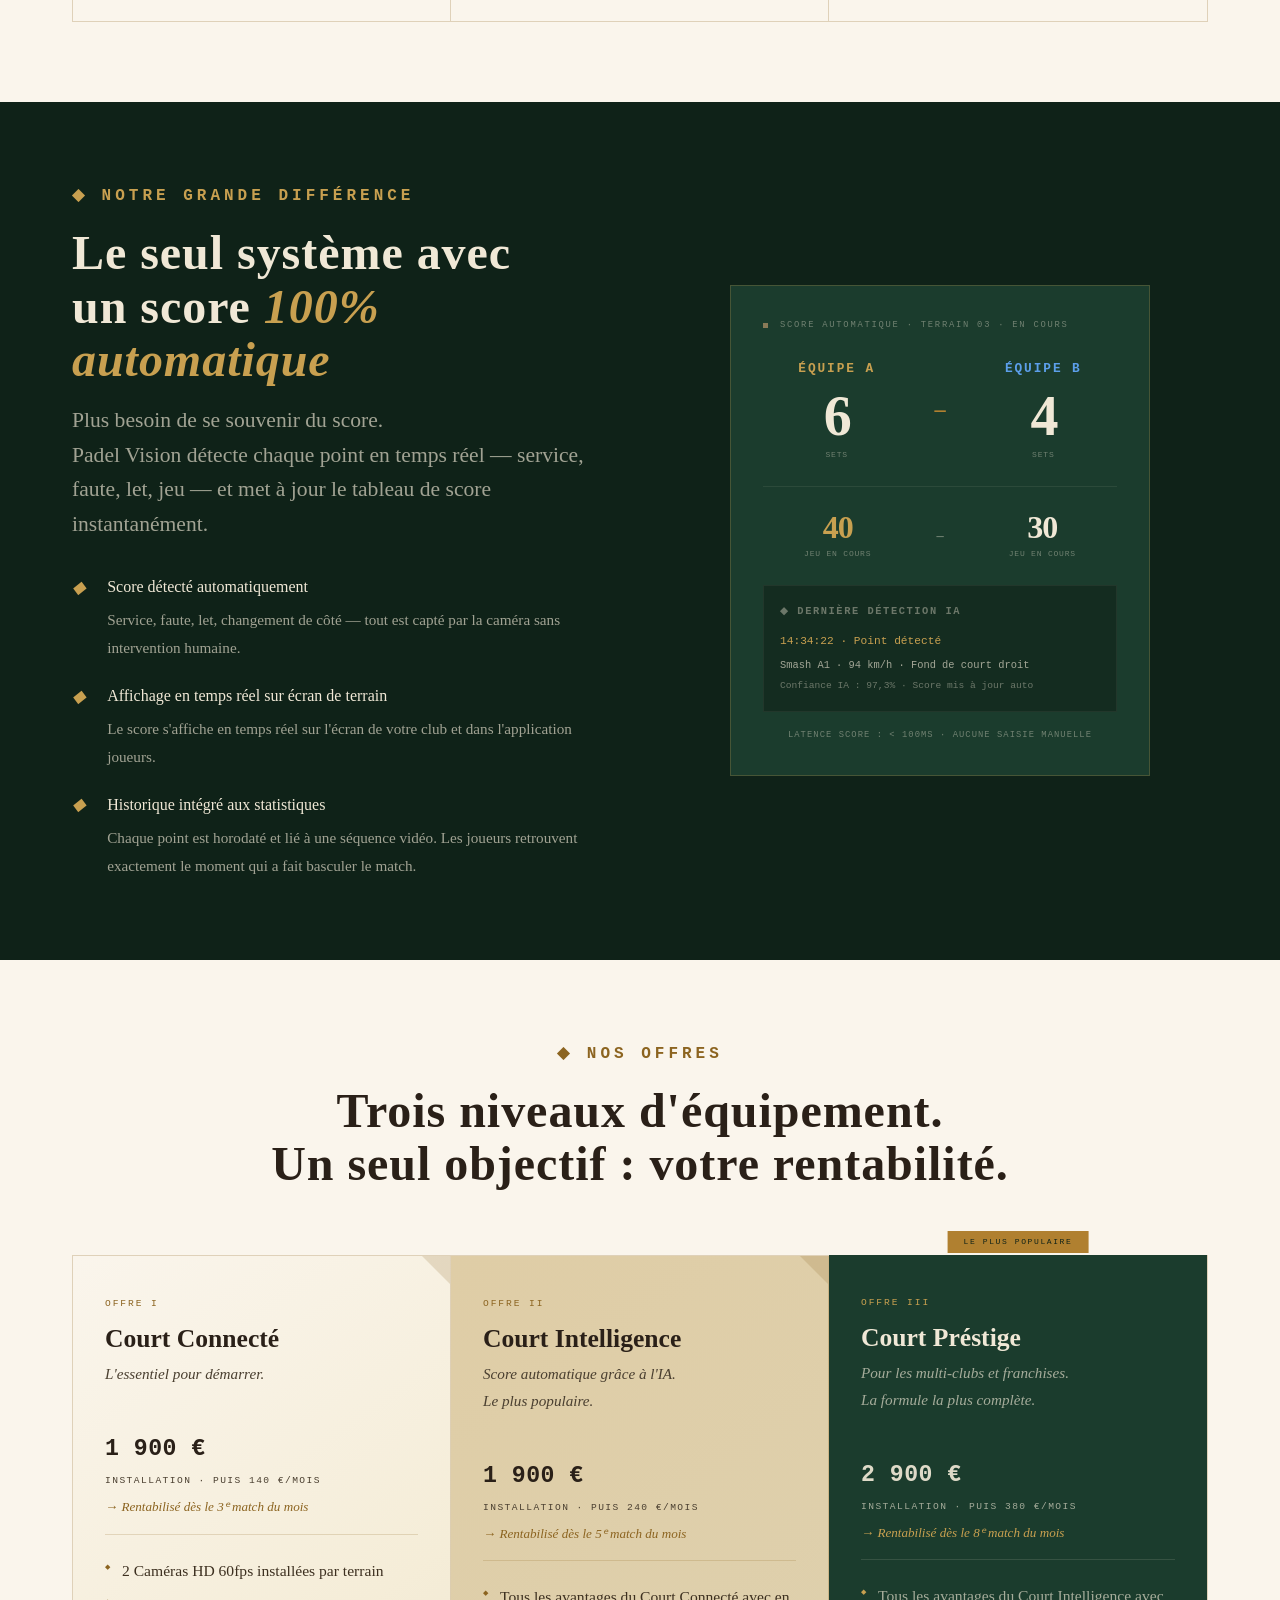
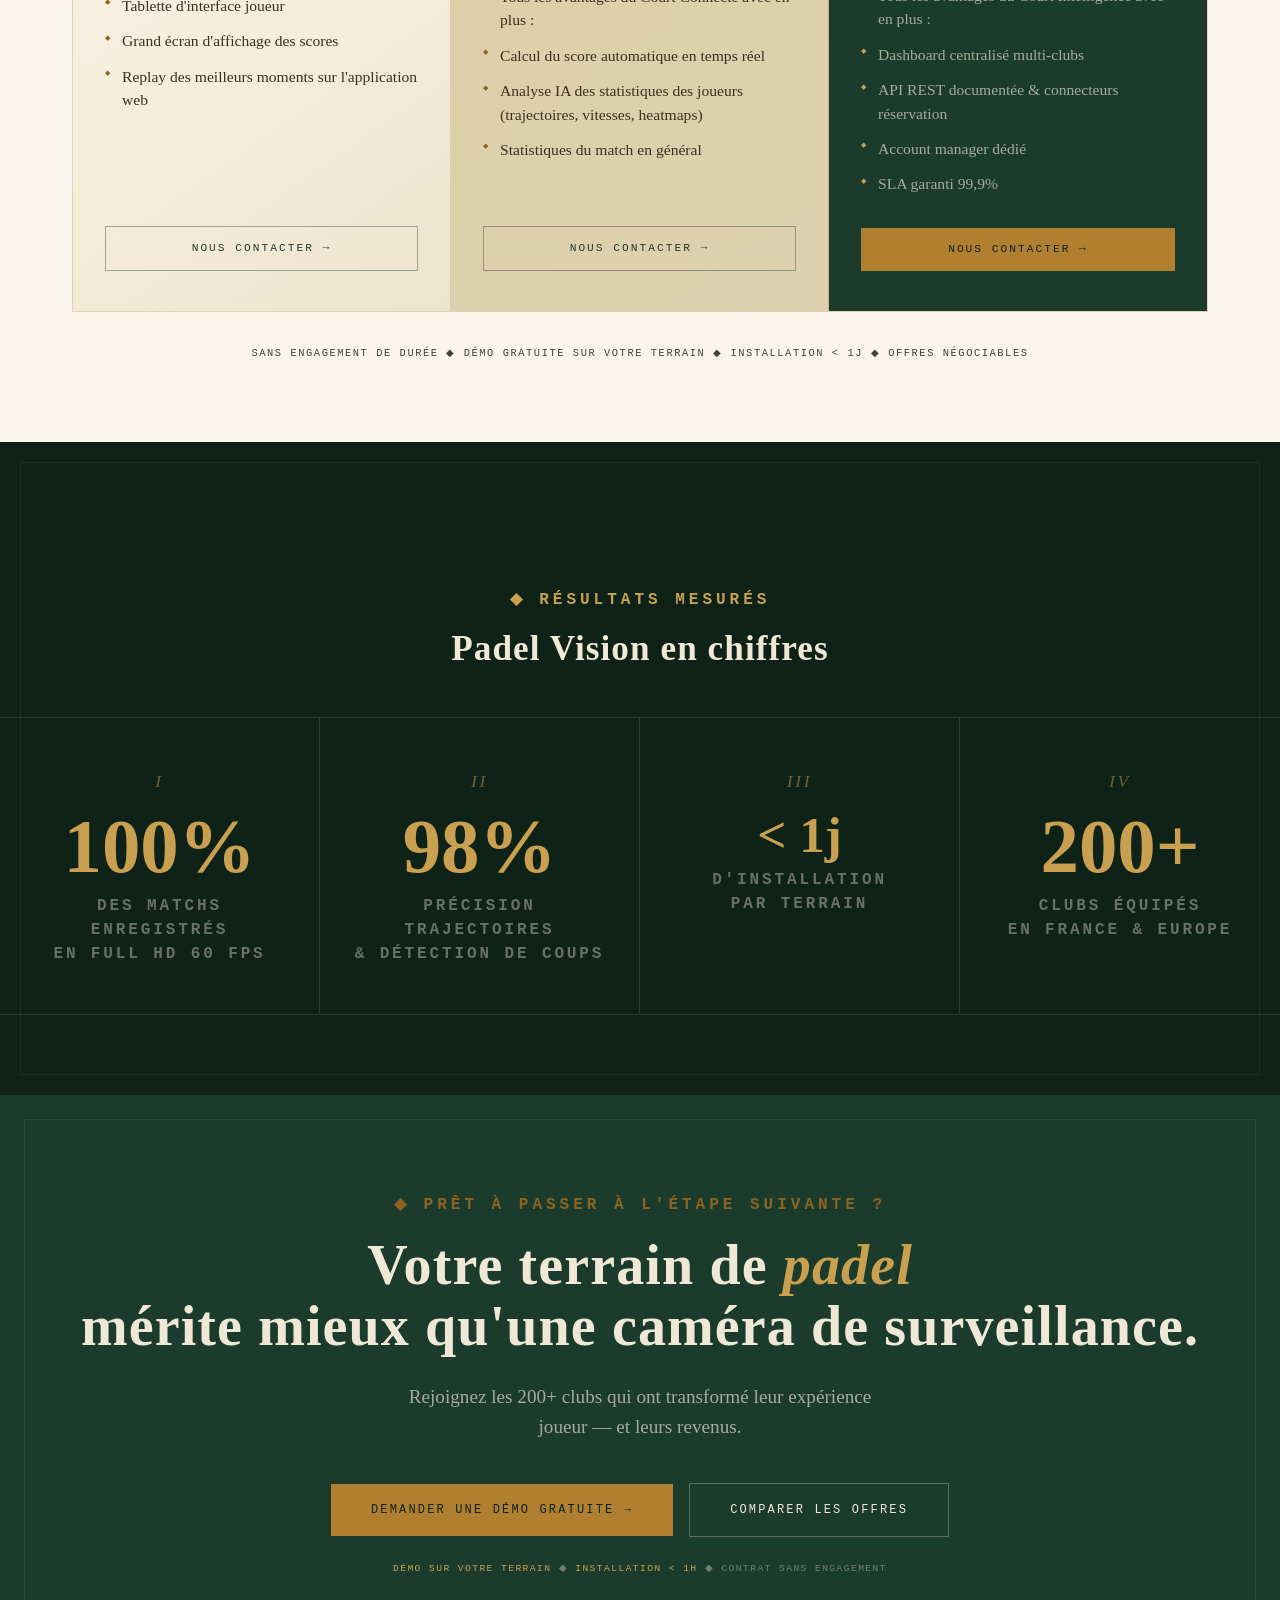
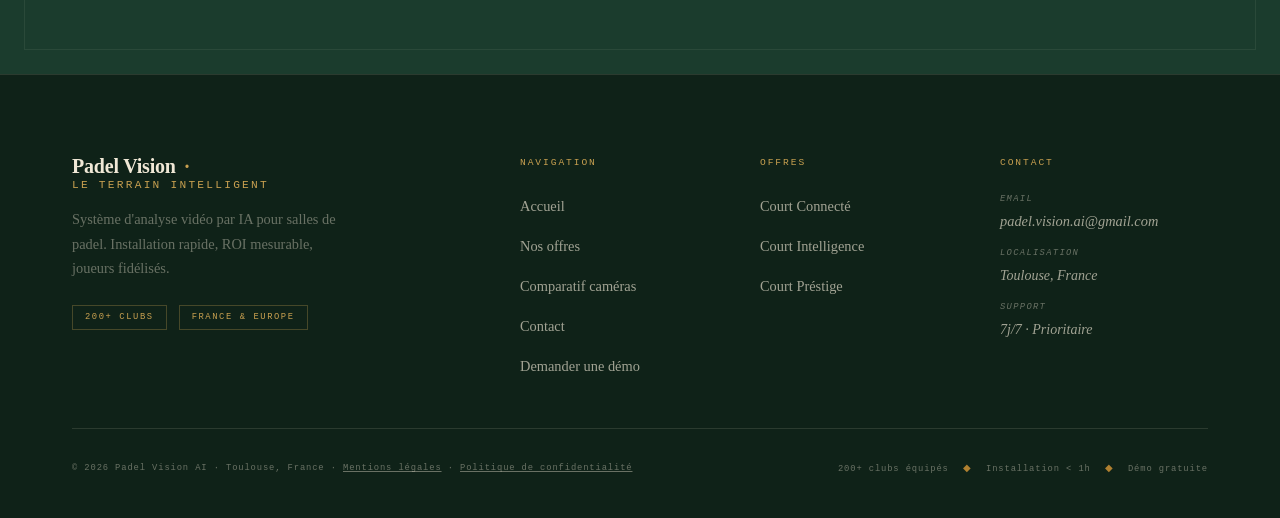
==== commit 97757d52: "Remove April campaign plan and reorganize reviews Delete campaign-plan-leads-avril-2026 (MD and PDF)" ====
--- a/index.html
+++ b/index.html
@@ -537,7 +537,7 @@
 
       <!-- Produit 1: Court Connecté -->
       <div class="pricing-card">
-        <div class="pricing-card__eyebrow">Offre 01</div>
+        <div class="pricing-card__eyebrow">Offre I</div>
         <h3 class="pricing-card__name">Court Connecté</h3>
         <p class="pricing-card__tagline">L'essentiel pour démarrer.</p>
         <div style="margin:1.1rem 0 0.9rem;">
@@ -557,10 +557,10 @@
         </div>
       </div>
 
-      <!-- Produit 2: Club Intelligence (featured) -->
+      <!-- Produit 2: Court Intelligence (featured) -->
       <div class="pricing-card pricing-card--popular" aria-label="Offre recommandée">
-        <div class="pricing-card__eyebrow">Offre 02</div>
-        <h3 class="pricing-card__name">Club Intelligence</h3>
+        <div class="pricing-card__eyebrow">Offre II</div>
+        <h3 class="pricing-card__name">Court Intelligence</h3>
         <p class="pricing-card__tagline">Score automatique grâce à l'IA.<br> Le plus populaire.</p>
         <div style="margin:1.1rem 0 0.9rem;">
           <div style="font-family:'Courier Prime',monospace;font-size:1.45rem;font-weight:700;letter-spacing:0.02em;color:var(--text-body);">1 900 €</div>
@@ -581,7 +581,7 @@
 
       <!-- Produit 3: Court Préstige -->
       <div class="pricing-card pricing-card--featured">
-        <div class="pricing-card__eyebrow">Offre 03</div>
+        <div class="pricing-card__eyebrow">Offre III</div>
         <h3 class="pricing-card__name">Court Préstige</h3>
         <p class="pricing-card__tagline">Pour les multi-clubs et franchises.<br>La formule la plus complète.</p>
         <div style="margin:1.1rem 0 0.9rem;">
@@ -591,7 +591,7 @@
         </div>
         <div class="pricing-card__rule"></div>
         <ul class="pricing-card__features" role="list">
-          <li class="pricing-feature">Tous les avantages du Club Intelligence avec en plus :</li>
+          <li class="pricing-feature">Tous les avantages du Court Intelligence avec en plus :</li>
           <li class="pricing-feature">Dashboard centralisé multi-clubs</li>
           <li class="pricing-feature">API REST documentée &amp; connecteurs réservation</li>
           <li class="pricing-feature">Account manager dédié</li>
@@ -696,7 +696,7 @@
         <div class="footer__heading">Offres</div>
         <ul class="footer__links" role="list">
           <li><a href="products.html" class="footer__link">Court Connecté</a></li>
-          <li><a href="products.html" class="footer__link">Club Intelligence</a></li>
+          <li><a href="products.html" class="footer__link">Court Intelligence</a></li>
           <li><a href="products.html" class="footer__link">Court Préstige</a></li>
         </ul>
       </div>
--- a/style.css
+++ b/style.css
@@ -1,6 +1,6 @@
 /* ═══════════════════════════════════════════════════════
    PADEL VISION — Global Stylesheet v2
-   Direction Artistique : Heritage Intelligence
+   Direction Artistique : /reviews/padel_direction_artistique.pdf
    Architecture: BEM + CSS Custom Properties
    Methodology: Mobile-first (480 → 768 → 1200px)
    WCAG 2.1 AA compliant
@@ -14,21 +14,20 @@
   --forest:        #1B3C2D;
   --forest-dark:   #0F2218;
   --forest-light:  #336659;
-  --forest-hover:  #234E39;
   --parchment:     #F0E8D6;
   --parchment-2:   #FAF5EC;
   --parchment-3:   #E8DECA;
   --parchment-4:   #DDD4C0;
-  --parchment-5:   #dfcda6;
+  --parchment-warm:#dfcda6;  /* dégradé carte featured */
+  --parchment-mid: #ded1af;
+  --parchment-deep:#c5b58c;
   --gold:          #8C6420;
   --gold-mid:      #B08030;
   --gold-light:    #C8A050;
   --gold-pale:     #E8C878;
-  --burgundy:      #7A1F2E;
-
-  /* Old Money palette — sans navy */
+
+  /* Old Money palette */
   --olive:         #4A5A2C;
-  --charcoal:      #3D3A35;
   --taupe:         #9C8B75;
   --camel:         #B8956A;
 
@@ -270,7 +269,7 @@
 }
 .header--scrolled {
   background: var(--parchment-3);
-  box-shadow: 0 2px 20px rgba(42,32,24,0.11);
+  box-shadow: 0 2px 12px rgba(42,32,24,0.08);
 }
 
 /* Top announcement band */
@@ -626,7 +625,7 @@
   width: 5px;
   height: 5px;
   background: var(--camel);
-  border-radius: 50%;
+  border-radius: 0;
   opacity: 0.7;
   flex-shrink: 0;
 }
@@ -684,7 +683,7 @@
 .court-svg {
   width: 100%;
   max-width: 380px;
-  filter: drop-shadow(0 8px 24px rgba(0,0,0,0.2));
+  filter: drop-shadow(0 2px 12px rgba(42,32,24,0.08));
 }
 
 /* ──────────────────────────────────────
@@ -916,7 +915,7 @@
   }
 }
 .pricing-card--popular {
-    background: linear-gradient(145deg,var(--parchment-5) 0%, #ded1af 100%, #c5b58c 100%);
+    background: linear-gradient(145deg,var(--parchment-warm) 0%, var(--parchment-mid) 100%, var(--parchment-deep) 100%);
   }
 
 .pricing-card--featured {
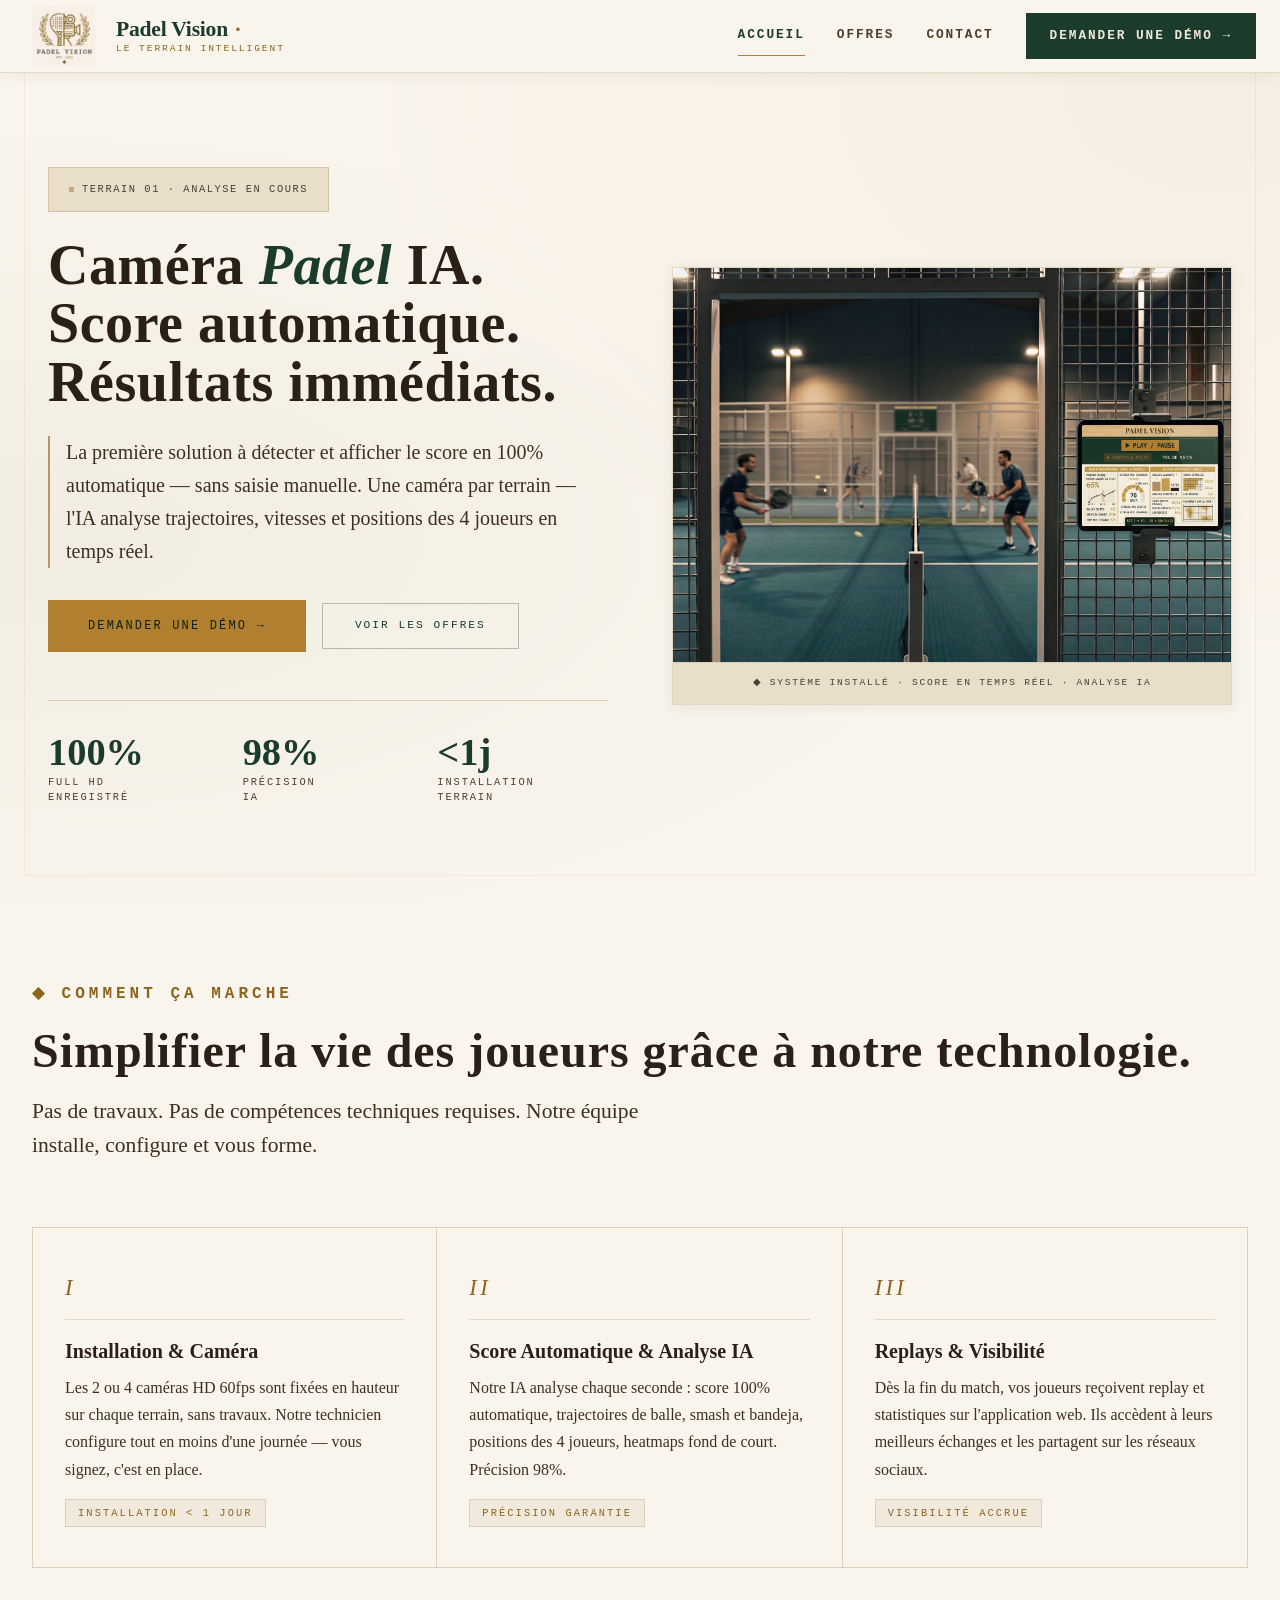
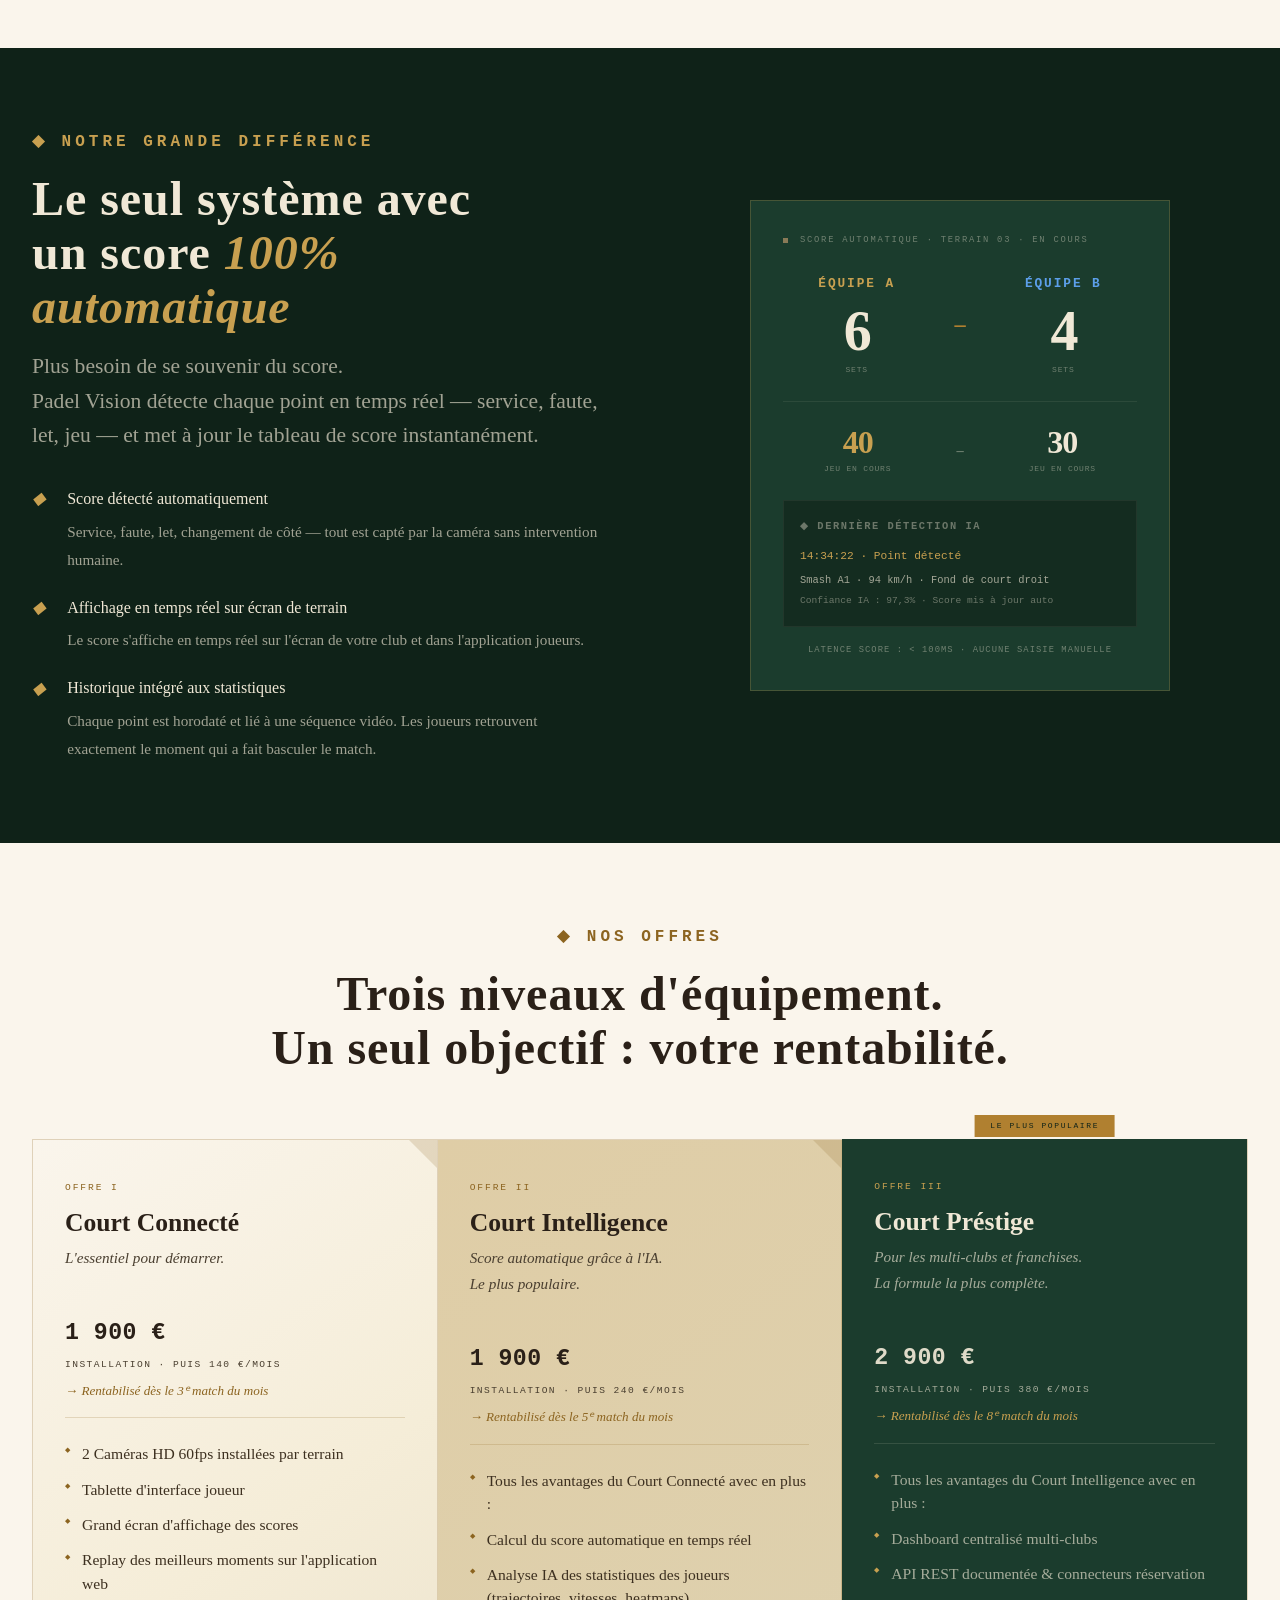
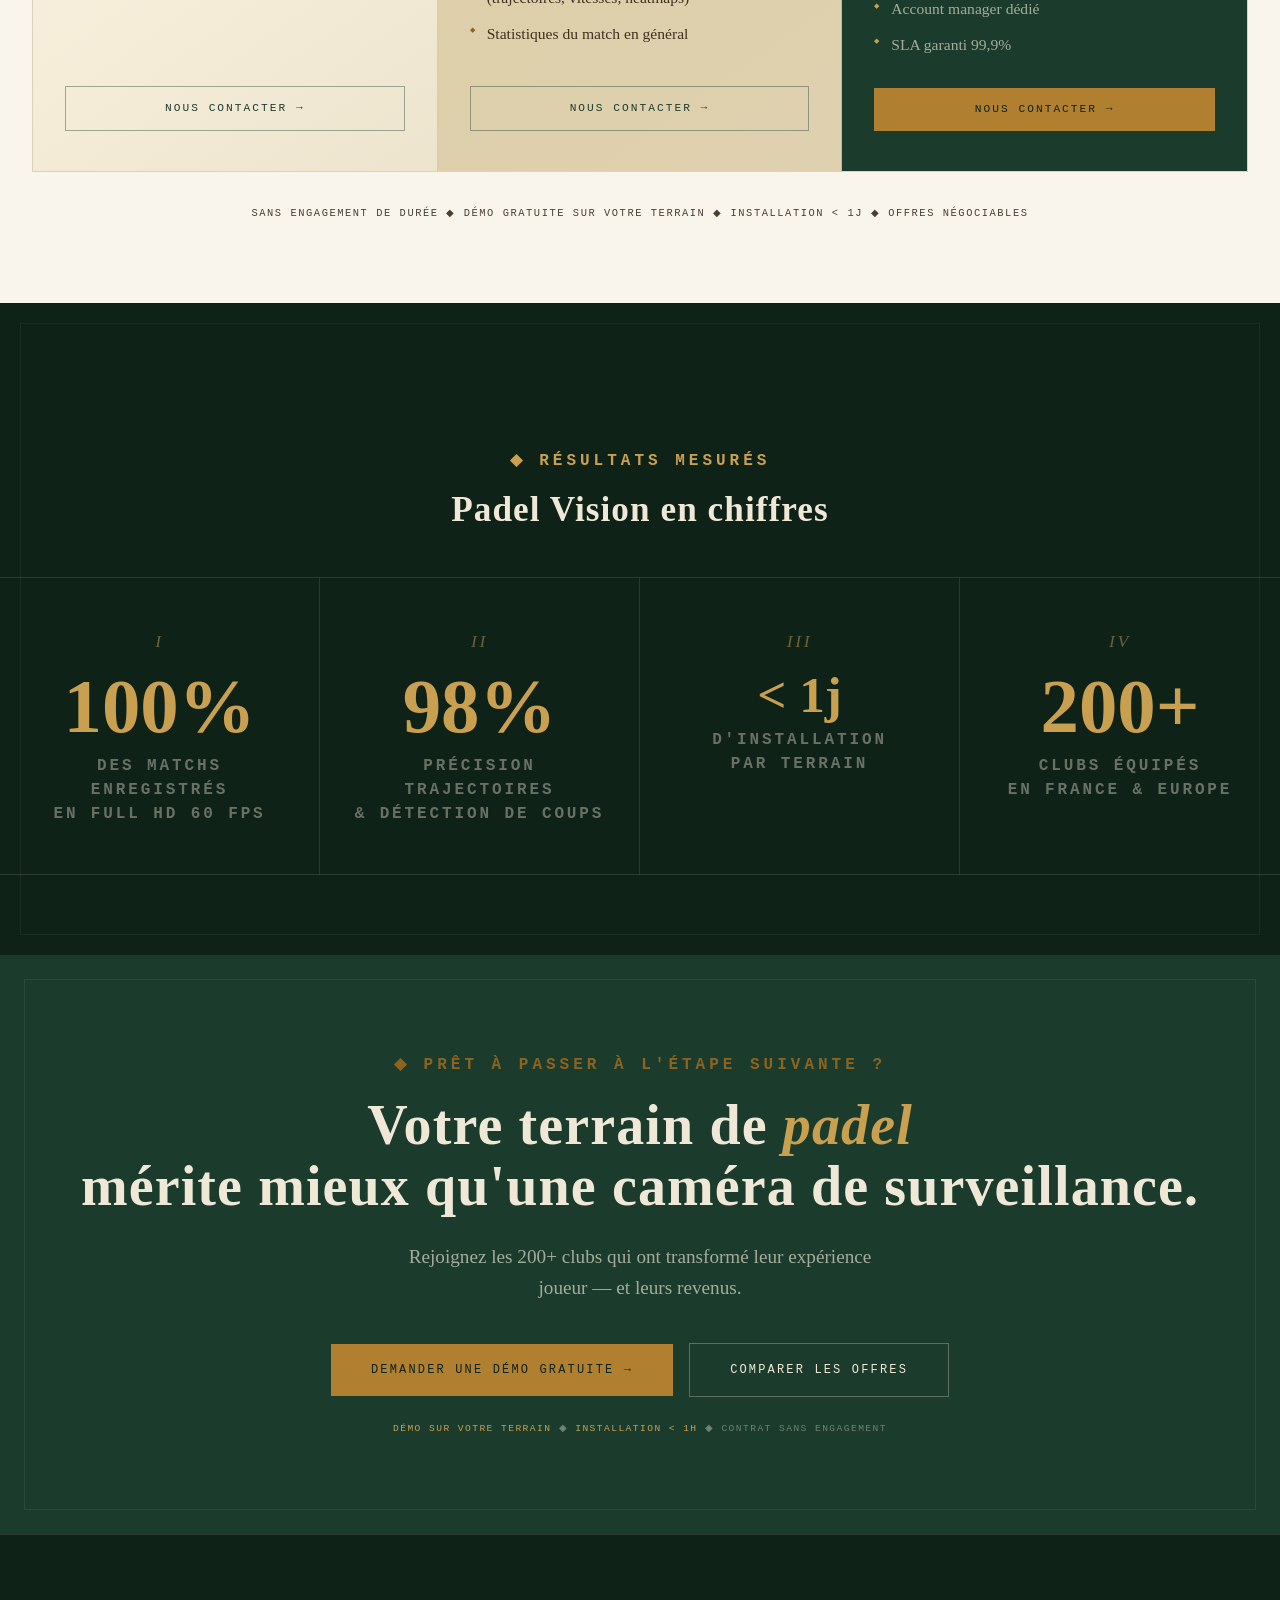
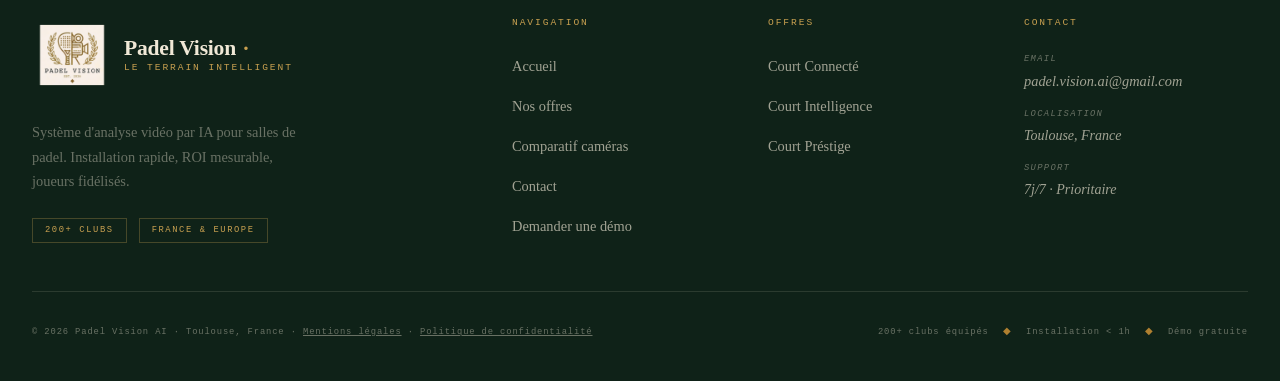
==== commit ae0993b3: "Add branding assets, design doc & update pages Add full set of logo, favicon and social assets plus " ====
--- a/index.html
+++ b/index.html
@@ -20,9 +20,10 @@
   <meta property="og:type" content="website">
   <link rel="preconnect" href="https://fonts.googleapis.com">
   <link rel="preconnect" href="https://fonts.gstatic.com" crossorigin>
-  <link rel="icon" href="/favicon.ico" sizes="any">
-  <link rel="icon" href="/favicon.svg" type="image/svg+xml">
-  <link rel="apple-touch-icon" href="/apple-touch-icon.png">
+  <link rel="icon" type="image/x-icon" href="assets/logo-assets/favicons/favicon.ico">
+  <link rel="icon" type="image/png" sizes="32x32" href="assets/logo-assets/favicons/favicon-32x32.png">
+  <link rel="icon" type="image/png" sizes="16x16" href="assets/logo-assets/favicons/favicon-16x16.png">
+  <link rel="apple-touch-icon" sizes="180x180" href="assets/logo-assets/favicons/apple-touch-icon.png">
   <link rel="stylesheet" href="style.css">
   <script>
     window.axeptioSettings= {
@@ -40,7 +41,7 @@
     };
     (function(d,s) {
       var t = d.getElementsByTagName(s)[0],e = d.createElement(s);
-      e.async = true;e.src = "//static.axept.io/sdk.js";
+      e.async = true;e.src = "https://static.axept.io/sdk.js";
       t.parentNode.insertBefore(e, t);
     })(document, "script");
   </script>
@@ -194,8 +195,17 @@
   <div class="header__inner">
     <!-- Logo -->
     <a href="/" class="logo" aria-label="Padel Vision — Accueil">
-      <span class="logo__name">Padel Vision <span class="logo__dot" aria-hidden="true">·</span></span>
-      <span class="logo__sub" aria-hidden="true">Le terrain intelligent</span>
+      <img
+        src="assets/logo-assets/website/Web-Icon-192_192x192.png"
+        srcset="assets/logo-assets/website/Web-Icon-512_512x512.png 2x"
+        alt=""
+        class="logo__img"
+        aria-hidden="true"
+        width="40" height="40">
+      <span class="logo__text">
+        <span class="logo__name">Padel Vision <span class="logo__dot" aria-hidden="true">·</span></span>
+        <span class="logo__sub" aria-hidden="true">Le terrain intelligent</span>
+      </span>
     </a>
 
     <!-- Desktop nav -->
@@ -271,124 +281,20 @@
       </div>
     </div>
 
-    <!-- Right: Court SVG -->
-    <div class="hero__visual reveal reveal--delay-2" aria-hidden="true">
-      <!-- Padel court bird's eye view SVG -->
-      <svg class="court-svg" viewBox="0 0 340 560" fill="none" xmlns="http://www.w3.org/2000/svg" role="img" aria-label="Terrain de padel — vue aérienne avec analyse IA">
-
-        <!-- Court background -->
-        <rect x="10" y="10" width="320" height="540" rx="0" fill="#1B3C2D" stroke="rgba(240,232,214,0.12)" stroke-width="1"/>
-
-        <!-- Outer border frame -->
-        <rect x="18" y="18" width="304" height="524" fill="none" stroke="rgba(240,232,214,0.18)" stroke-width="1.5"/>
-
-        <!-- Glass/vitre sides indicators -->
-        <rect x="10" y="10" width="8" height="540" fill="rgba(100,200,255,0.08)" stroke="rgba(100,200,255,0.2)" stroke-width="0.5"/>
-        <rect x="322" y="10" width="8" height="540" fill="rgba(100,200,255,0.08)" stroke="rgba(100,200,255,0.2)" stroke-width="0.5"/>
-        <!-- Back glass -->
-        <rect x="10" y="10" width="320" height="8" fill="rgba(100,200,255,0.08)" stroke="rgba(100,200,255,0.2)" stroke-width="0.5"/>
-        <rect x="10" y="542" width="320" height="8" fill="rgba(100,200,255,0.08)" stroke="rgba(100,200,255,0.2)" stroke-width="0.5"/>
-
-        <!-- Court lines — court surface -->
-        <rect x="40" y="40" width="260" height="480" fill="rgba(27,70,45,0.6)" stroke="rgba(240,232,214,0.5)" stroke-width="1.5"/>
-
-        <!-- Center line (net) -->
-        <line x1="40" y1="280" x2="300" y2="280" stroke="rgba(240,232,214,0.9)" stroke-width="2.5"/>
-        <!-- Net posts -->
-        <circle cx="40" cy="280" r="3" fill="rgba(240,232,214,0.7)"/>
-        <circle cx="300" cy="280" r="3" fill="rgba(240,232,214,0.7)"/>
-        <!-- Net vertical lines -->
-        <line x1="40" y1="274" x2="300" y2="274" stroke="rgba(240,232,214,0.2)" stroke-width="0.5" stroke-dasharray="4,3"/>
-        <line x1="40" y1="286" x2="300" y2="286" stroke="rgba(240,232,214,0.2)" stroke-width="0.5" stroke-dasharray="4,3"/>
-
-        <!-- Service lines -->
-        <line x1="40" y1="180" x2="300" y2="180" stroke="rgba(240,232,214,0.45)" stroke-width="1"/>
-        <line x1="40" y1="380" x2="300" y2="380" stroke="rgba(240,232,214,0.45)" stroke-width="1"/>
-        <!-- Center service lines -->
-        <line x1="170" y1="180" x2="170" y2="280" stroke="rgba(240,232,214,0.45)" stroke-width="1"/>
-        <line x1="170" y1="280" x2="170" y2="380" stroke="rgba(240,232,214,0.45)" stroke-width="1"/>
-
-        <!-- HEATMAP overlay - zones chaudes -->
-        <ellipse cx="105" cy="440" rx="55" ry="40" fill="rgba(255,80,40,0.18)"/>
-        <ellipse cx="105" cy="440" rx="30" ry="22" fill="rgba(255,80,40,0.22)"/>
-        <ellipse cx="235" cy="440" rx="40" ry="30" fill="rgba(255,140,0,0.14)"/>
-        <ellipse cx="170" cy="130" rx="50" ry="35" fill="rgba(255,180,0,0.1)"/>
-        <ellipse cx="105" cy="340" rx="35" ry="25" fill="rgba(100,200,50,0.1)"/>
-
-        <!-- PLAYER MARKERS -->
-        <!-- Team A (bottom) -->
-        <g transform="translate(95, 430)">
-          <circle class="player-ring player-ring--a" cx="0" cy="0" r="14" fill="rgba(200,160,80,0.25)" stroke="#C8A050" stroke-width="1.5"/>
-          <circle cx="0" cy="0" r="7" fill="#C8A050"/>
-          <text x="0" y="4" text-anchor="middle" font-family="'Courier Prime', monospace" font-size="7" fill="#0F2218" font-weight="700">A1</text>
-        </g>
-        <g transform="translate(245, 450)">
-          <circle class="player-ring player-ring--a" cx="0" cy="0" r="14" fill="rgba(200,160,80,0.2)" stroke="#C8A050" stroke-width="1.5" style="animation-delay:1.1s"/>
-          <circle cx="0" cy="0" r="7" fill="#C8A050"/>
-          <text x="0" y="4" text-anchor="middle" font-family="'Courier Prime', monospace" font-size="7" fill="#0F2218" font-weight="700">A2</text>
-        </g>
-
-        <!-- Team B (top) -->
-        <g transform="translate(95, 130)">
-          <circle class="player-ring player-ring--b" cx="0" cy="0" r="14" fill="rgba(100,170,255,0.2)" stroke="#64AAFF" stroke-width="1.5" style="animation-delay:0.6s"/>
-          <circle cx="0" cy="0" r="7" fill="#64AAFF"/>
-          <text x="0" y="4" text-anchor="middle" font-family="'Courier Prime', monospace" font-size="7" fill="#0F2218" font-weight="700">B1</text>
-        </g>
-        <g transform="translate(245, 120)">
-          <circle class="player-ring player-ring--b" cx="0" cy="0" r="14" fill="rgba(100,170,255,0.15)" stroke="#64AAFF" stroke-width="1.5" style="animation-delay:1.7s"/>
-          <circle cx="0" cy="0" r="7" fill="#64AAFF"/>
-          <text x="0" y="4" text-anchor="middle" font-family="'Courier Prime', monospace" font-size="7" fill="#0F2218" font-weight="700">B2</text>
-        </g>
-
-        <!-- Ball trajectory arc -->
-        <path d="M 95 430 Q 170 200 245 120" stroke="#FFD700" stroke-width="1.5" stroke-dasharray="5,3" fill="none" opacity="0.7"/>
-        <!-- Ball current position -->
-        <circle id="court-ball" cx="183" cy="273" r="5" fill="#FFD700" opacity="0.9"/>
-        <circle id="court-ball-glow" cx="183" cy="273" r="9" fill="rgba(255,215,0,0.2)" opacity="0.8"/>
-
-        <!-- Speed data badge -->
-        <rect x="190" y="255" width="80" height="26" fill="rgba(15,34,24,0.9)" stroke="rgba(200,160,80,0.4)" stroke-width="1"/>
-        <text x="230" y="266" text-anchor="middle" font-family="'Courier Prime', monospace" font-size="7" fill="#C8A050">94 km/h · SMASH</text>
-        <text x="230" y="275" text-anchor="middle" font-family="'Courier Prime', monospace" font-size="6" fill="rgba(240,232,214,0.5)">IA · TERRAIN 01</text>
-
-        <!-- Camera icon top center -->
-        <g transform="translate(154, 22)">
-          <rect x="0" y="0" width="32" height="20" rx="2" fill="rgba(200,160,80,0.15)" stroke="#C8A050" stroke-width="1"/>
-          <circle cx="16" cy="10" r="6" fill="none" stroke="#C8A050" stroke-width="1"/>
-          <circle cx="16" cy="10" r="3" fill="#C8A050" opacity="0.7"/>
-          <text x="16" y="29" text-anchor="middle" font-family="'Courier Prime', monospace" font-size="5.5" fill="rgba(200,160,80,0.7)">CAM IA</text>
-        </g>
-
-        <!-- Player movement trails -->
-        <path d="M 95 430 L 90 445 L 88 460" stroke="rgba(200,160,80,0.25)" stroke-width="1" fill="none" stroke-dasharray="2,2"/>
-        <path d="M 245 450 L 250 460 L 252 468" stroke="rgba(200,160,80,0.2)" stroke-width="1" fill="none" stroke-dasharray="2,2"/>
-
-        <!-- Score display at bottom -->
-        <rect x="105" y="502" width="130" height="24" fill="rgba(15,34,24,0.95)" stroke="rgba(200,160,80,0.3)" stroke-width="1"/>
-        <text x="170" y="513" text-anchor="middle" font-family="'Courier Prime', monospace" font-size="7" fill="rgba(240,232,214,0.7)">SCORE</text>
-        <text x="170" y="521" text-anchor="middle" font-family="'Courier Prime', monospace" font-size="8" fill="#C8A050" id="live-score">40 – 30</text>
-
-      </svg>
-
-      <!-- Padel raquette icon -->
-      <div style="display:flex;gap:1rem;align-items:center;justify-content:center;">
-        <svg width="32" height="42" viewBox="0 0 32 42" fill="none" aria-hidden="true">
-          <ellipse cx="16" cy="16" rx="14" ry="14" stroke="rgba(200,160,80,0.5)" stroke-width="1.5" fill="rgba(200,160,80,0.06)"/>
-          <!-- Perforations -->
-          <circle cx="11" cy="11" r="2" fill="rgba(200,160,80,0.3)"/>
-          <circle cx="16" cy="9" r="2" fill="rgba(200,160,80,0.3)"/>
-          <circle cx="21" cy="11" r="2" fill="rgba(200,160,80,0.3)"/>
-          <circle cx="9" cy="16" r="2" fill="rgba(200,160,80,0.3)"/>
-          <circle cx="16" cy="16" r="2" fill="rgba(200,160,80,0.3)"/>
-          <circle cx="23" cy="16" r="2" fill="rgba(200,160,80,0.3)"/>
-          <circle cx="11" cy="21" r="2" fill="rgba(200,160,80,0.3)"/>
-          <circle cx="16" cy="23" r="2" fill="rgba(200,160,80,0.3)"/>
-          <circle cx="21" cy="21" r="2" fill="rgba(200,160,80,0.3)"/>
-          <!-- Handle -->
-          <rect x="13.5" y="28" width="5" height="12" rx="2.5" fill="rgba(200,160,80,0.2)" stroke="rgba(200,160,80,0.4)" stroke-width="1"/>
-        </svg>
-        <span style="font-family:'Courier Prime',monospace;font-size:0.55rem;letter-spacing:0.2em;text-transform:uppercase;color:rgba(240,232,214,0.3)">4 joueurs trackés · 60 fps · latence &lt; 100ms</span>
-      </div>
+    <!-- Right: Product photo -->
+    <div class="hero__visual reveal reveal--delay-2">
+      <figure class="hero__product-figure">
+        <img
+          src="assets/images/image_reel_padel_vision.jpg"
+          alt="Écran Padel Vision affiché en temps réel sur la grille d'un court de padel, avec les joueurs en arrière-plan"
+          class="hero__product-img"
+          width="600"
+          height="450"
+          loading="eager"
+        >
+        <figcaption class="hero__product-caption">◆ Système installé · Score en temps réel · Analyse IA</figcaption>
+      </figure>
+    </div>
     </div>
 
   </div>
@@ -671,8 +577,17 @@
 
       <div class="footer__brand">
         <a href="/" class="logo" aria-label="Padel Vision — Accueil">
-          <span class="logo__name">Padel Vision <span class="logo__dot" aria-hidden="true">·</span></span>
-          <span class="logo__sub" aria-hidden="true">Le terrain intelligent</span>
+          <img
+        src="assets/logo-assets/website/Web-Icon-192_192x192.png"
+        srcset="assets/logo-assets/website/Web-Icon-512_512x512.png 2x"
+        alt=""
+        class="logo__img"
+        aria-hidden="true"
+        width="40" height="40">
+          <span class="logo__text">
+            <span class="logo__name">Padel Vision <span class="logo__dot" aria-hidden="true">·</span></span>
+            <span class="logo__sub" aria-hidden="true">Le terrain intelligent</span>
+          </span>
         </a>
         <p class="footer__desc">Système d'analyse vidéo par IA pour salles de padel. Installation rapide, ROI mesurable, joueurs fidélisés.</p>
         <div style="display:flex;gap:0.75rem;align-items:center;flex-wrap:wrap;">
--- a/style.css
+++ b/style.css
@@ -67,7 +67,7 @@
   --space-24:  6rem;
 
   /* Layout */
-  --container-max: 1200px;
+  --container-max: 1600px;
   --nav-height:    72px;
 
   /* Borders */
@@ -299,39 +299,56 @@
 
 /* Logo */
 .logo {
+  display: inline-flex;
+  align-items: center;
+  gap: var(--space-3);
+  text-decoration: none;
+  flex-shrink: 0;
+}
+.logo__img {
+  display: block;
+  height: 80px;
+  width: auto;
+  flex-shrink: 0;
+}
+.logo__text {
   display: flex;
   flex-direction: column;
   line-height: 1.1;
-  text-decoration: none;
   gap: 2px;
 }
 .logo__name {
   font-family: var(--font-display);
-  font-size: 2.1rem;
+  font-size: 1.35rem;
   font-weight: 700;
+  color: var(--forest);
+  letter-spacing: -0.01em;
+}
+.logo__dot {
+  color: var(--gold);
+  margin: 0 2px;
+}
+.logo__sub {
+  font-family: var(--font-mono);
+  font-size: 0.6rem;
+  letter-spacing: 0.2em;
+  text-transform: uppercase;
+  color: var(--gold);
+}
+/* Footer logo — couleurs adaptées au fond sombre */
+.footer__brand .logo__img {
+  height: 80px;
+  width: auto;
+  border: none;
+}
+.footer__brand .logo__name {
   color: var(--parchment);
-  letter-spacing: -0.01em;
-}
-.logo__dot {
+}
+.footer__brand .logo__dot {
   color: var(--gold-light);
-  margin: 0 var(--space-1);
-}
-.logo__sub {
-  font-family: var(--font-mono);
-  font-size: 0.7rem;
-  letter-spacing: 0.2em;
-  text-transform: uppercase;
+}
+.footer__brand .logo__sub {
   color: var(--gold-light);
-}
-/* Override logo colors when inside the light header */
-.site-header .logo__name {
-  color: var(--forest);
-}
-.site-header .logo__sub {
-  color: var(--gold);
-}
-.site-header .logo__dot {
-  color: var(--gold);
 }
 
 /* Nav links */
@@ -553,6 +570,7 @@
 @media (min-width: 768px) {
   .hero__inner {
     grid-template-columns: 1fr 1fr;
+    align-items: center;
     padding: 0 var(--space-8);
     gap: var(--space-16);
   }
@@ -668,22 +686,34 @@
   background: rgba(27,60,45,0.05);
 }
 
-/* Court SVG container */
+/* ──────────────────────────────────────
+   10. HERO PRODUCT IMAGE
+   ────────────────────────────────────── */
 .hero__visual {
   display: flex;
   flex-direction: column;
-  align-items: center;
-  gap: var(--space-4);
-  position: relative;
-}
-
-/* ──────────────────────────────────────
-   10. PADEL COURT SVG STYLES
-   ────────────────────────────────────── */
-.court-svg {
+}
+
+.hero__product-figure {
+  margin: 0;
+  border: 1px solid rgba(140,100,32,0.20);
+  box-shadow: 0 2px 12px rgba(42,32,24,0.08);
+}
+.hero__product-img {
   width: 100%;
-  max-width: 380px;
-  filter: drop-shadow(0 2px 12px rgba(42,32,24,0.08));
+  height: auto;
+  display: block;
+}
+.hero__product-caption {
+  font-family: var(--font-mono);
+  font-size: 0.6rem;
+  letter-spacing: 0.18em;
+  text-transform: uppercase;
+  color: var(--warm-gray);
+  text-align: center;
+  padding: var(--space-3) var(--space-4);
+  border-top: 1px solid rgba(140,100,32,0.12);
+  background: var(--parchment-3);
 }
 
 /* ──────────────────────────────────────
@@ -1508,9 +1538,7 @@
   }
 }
 
-.footer__brand .logo__name {
-  font-size: 1.25rem;
-}
+/* (footer logo overrides now in .footer__brand .logo__img above) */
 
 .footer__desc {
   font-size: 0.9rem;
